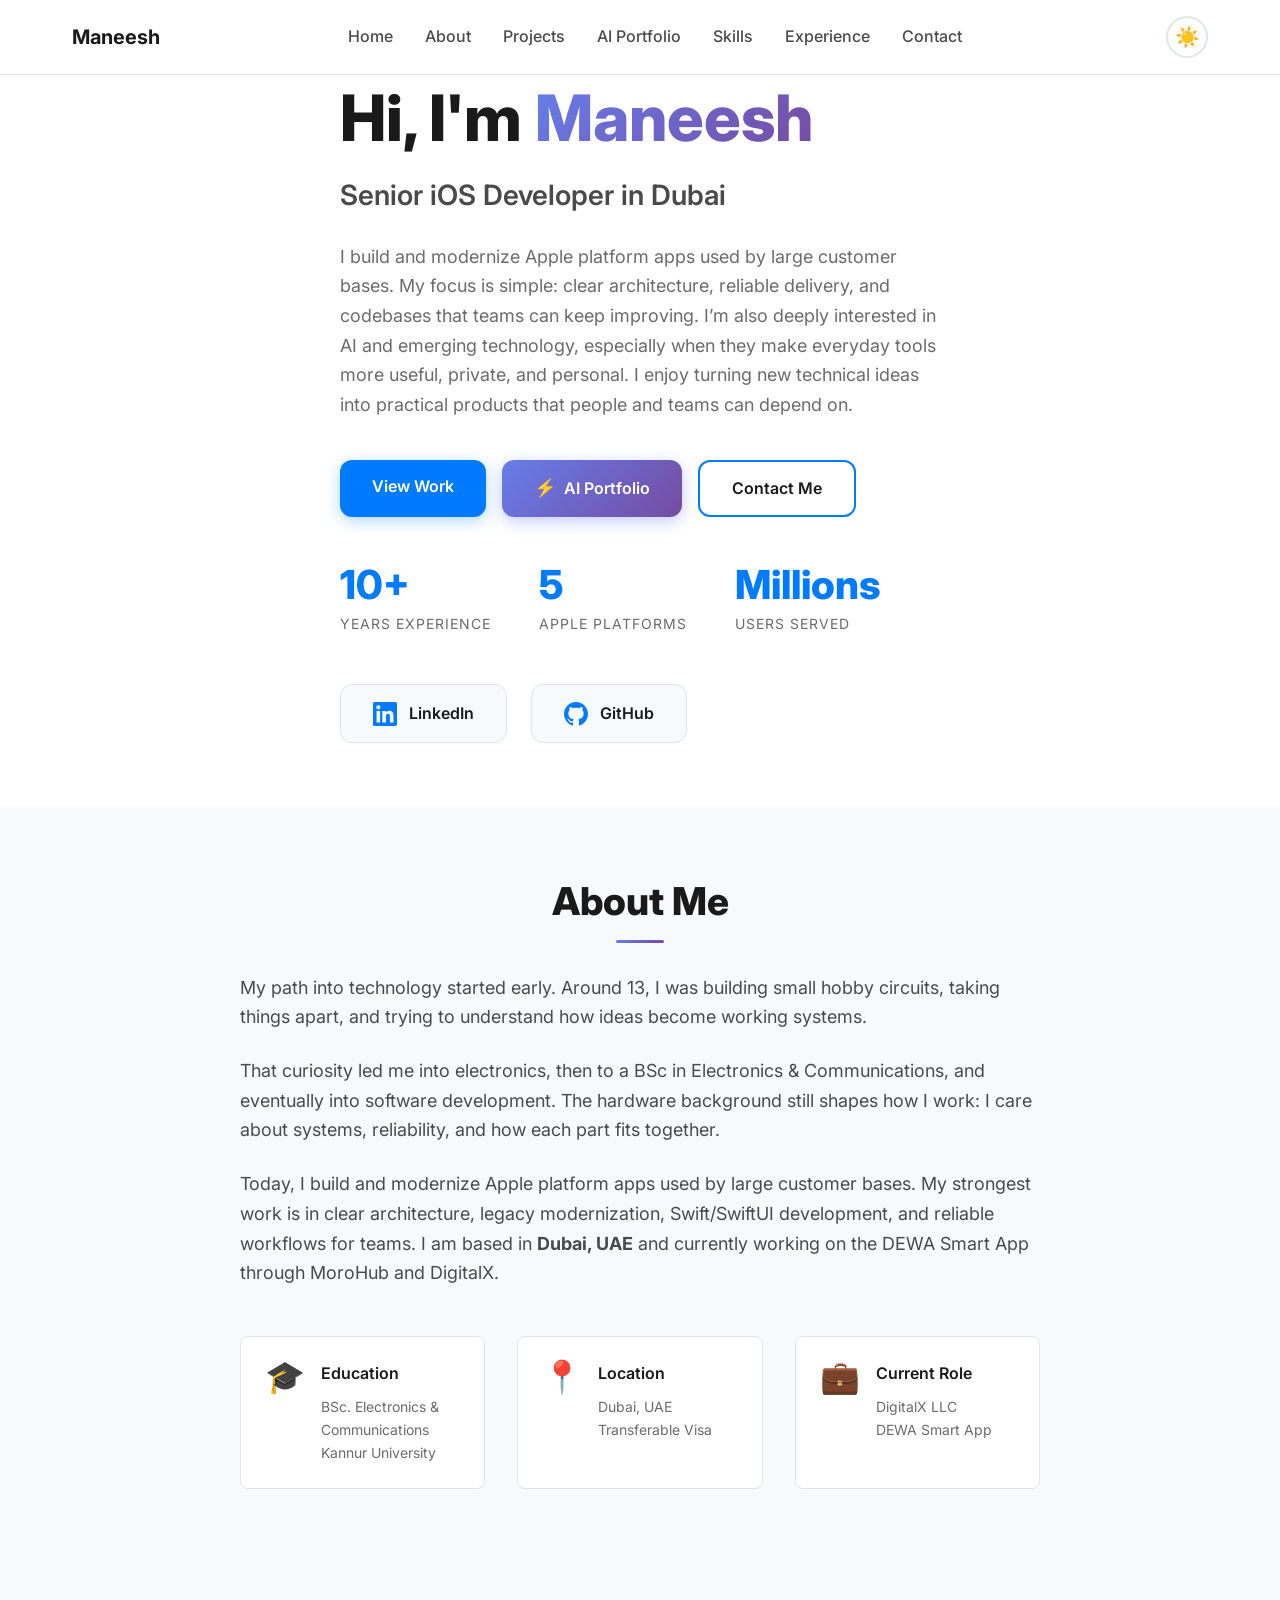
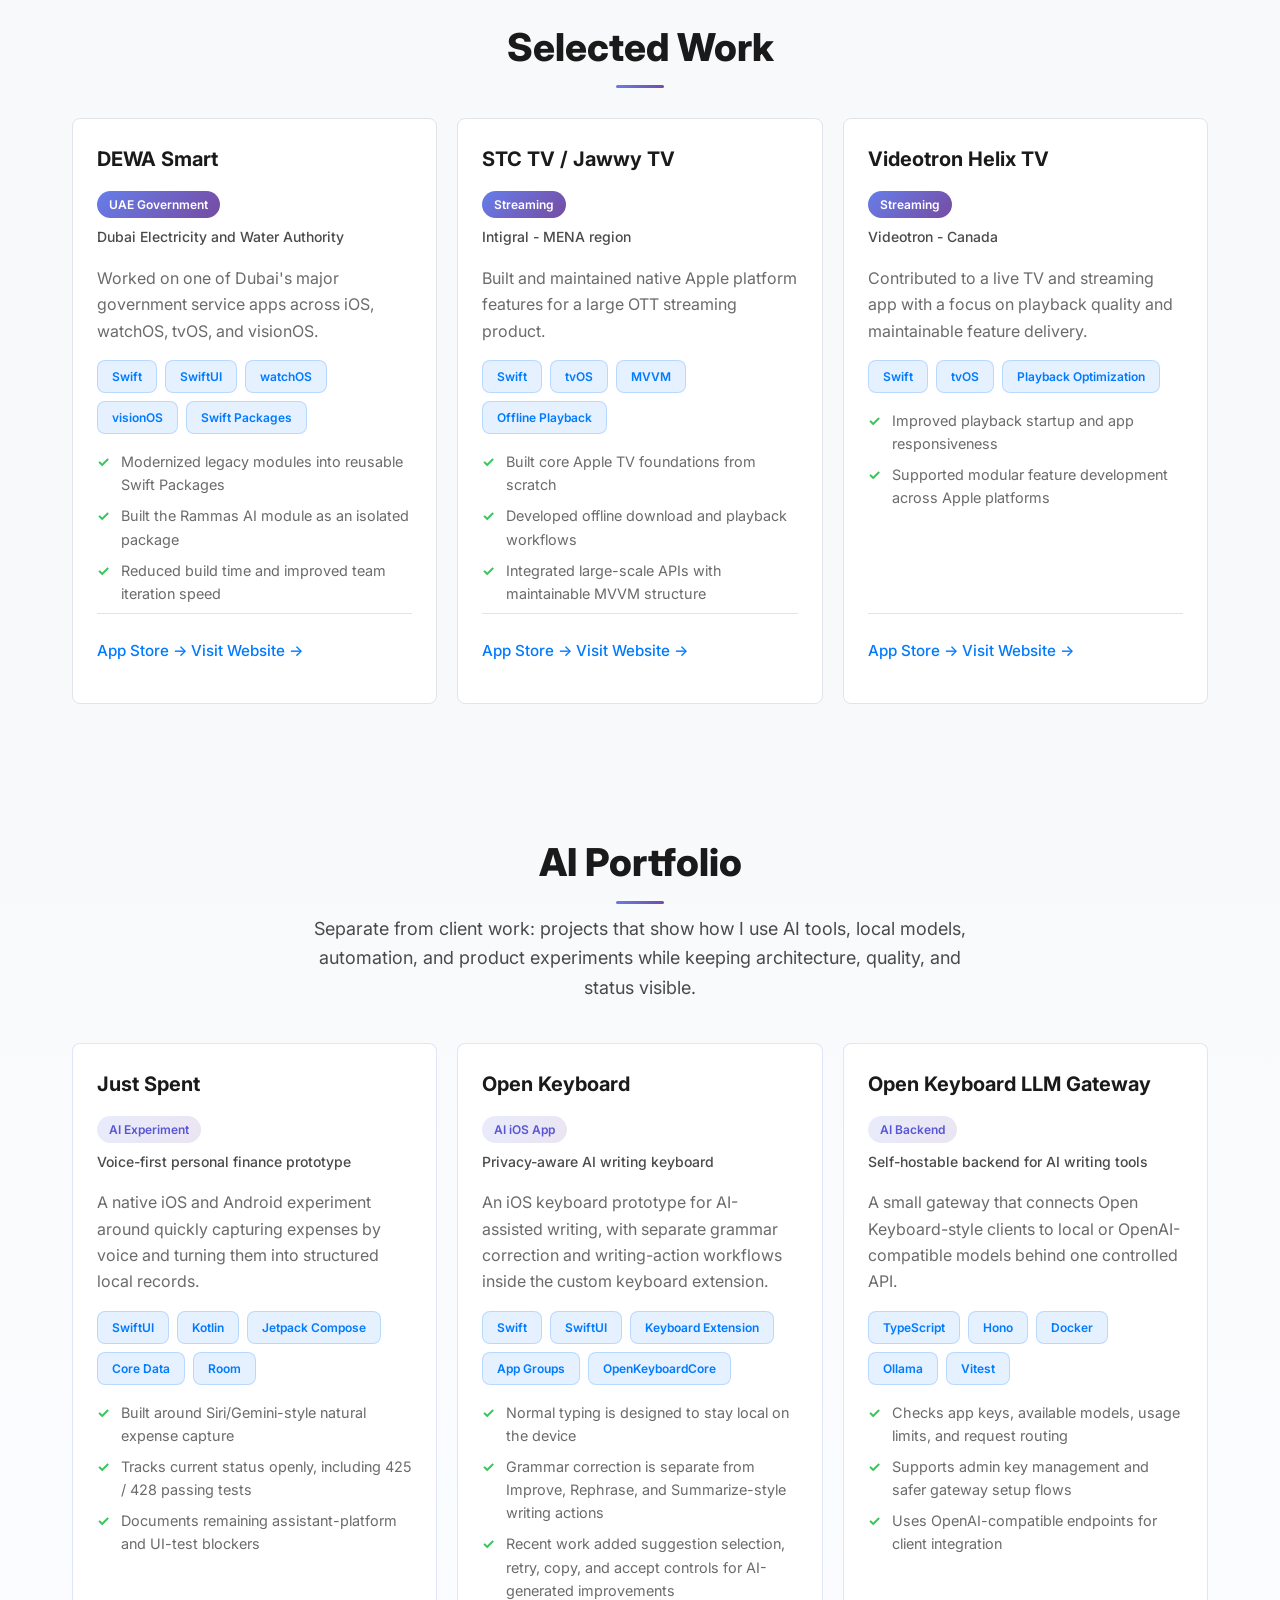
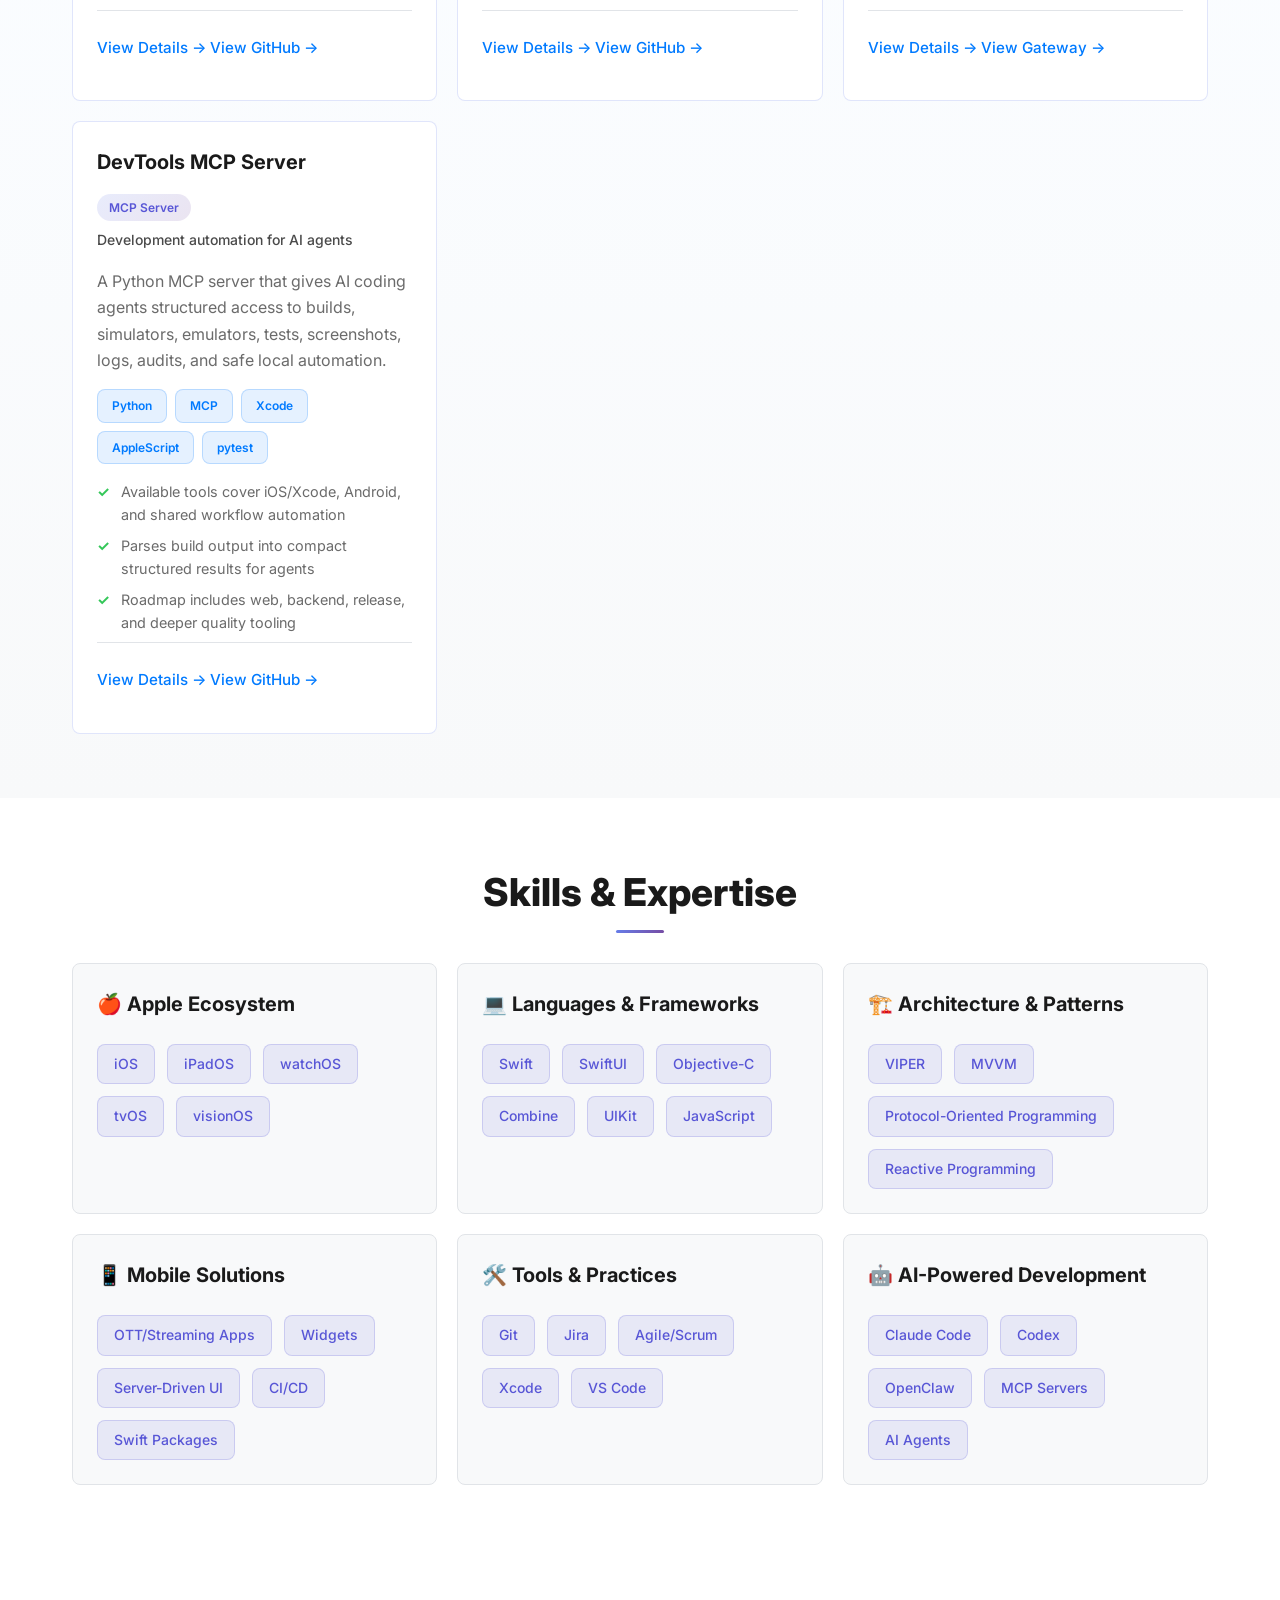
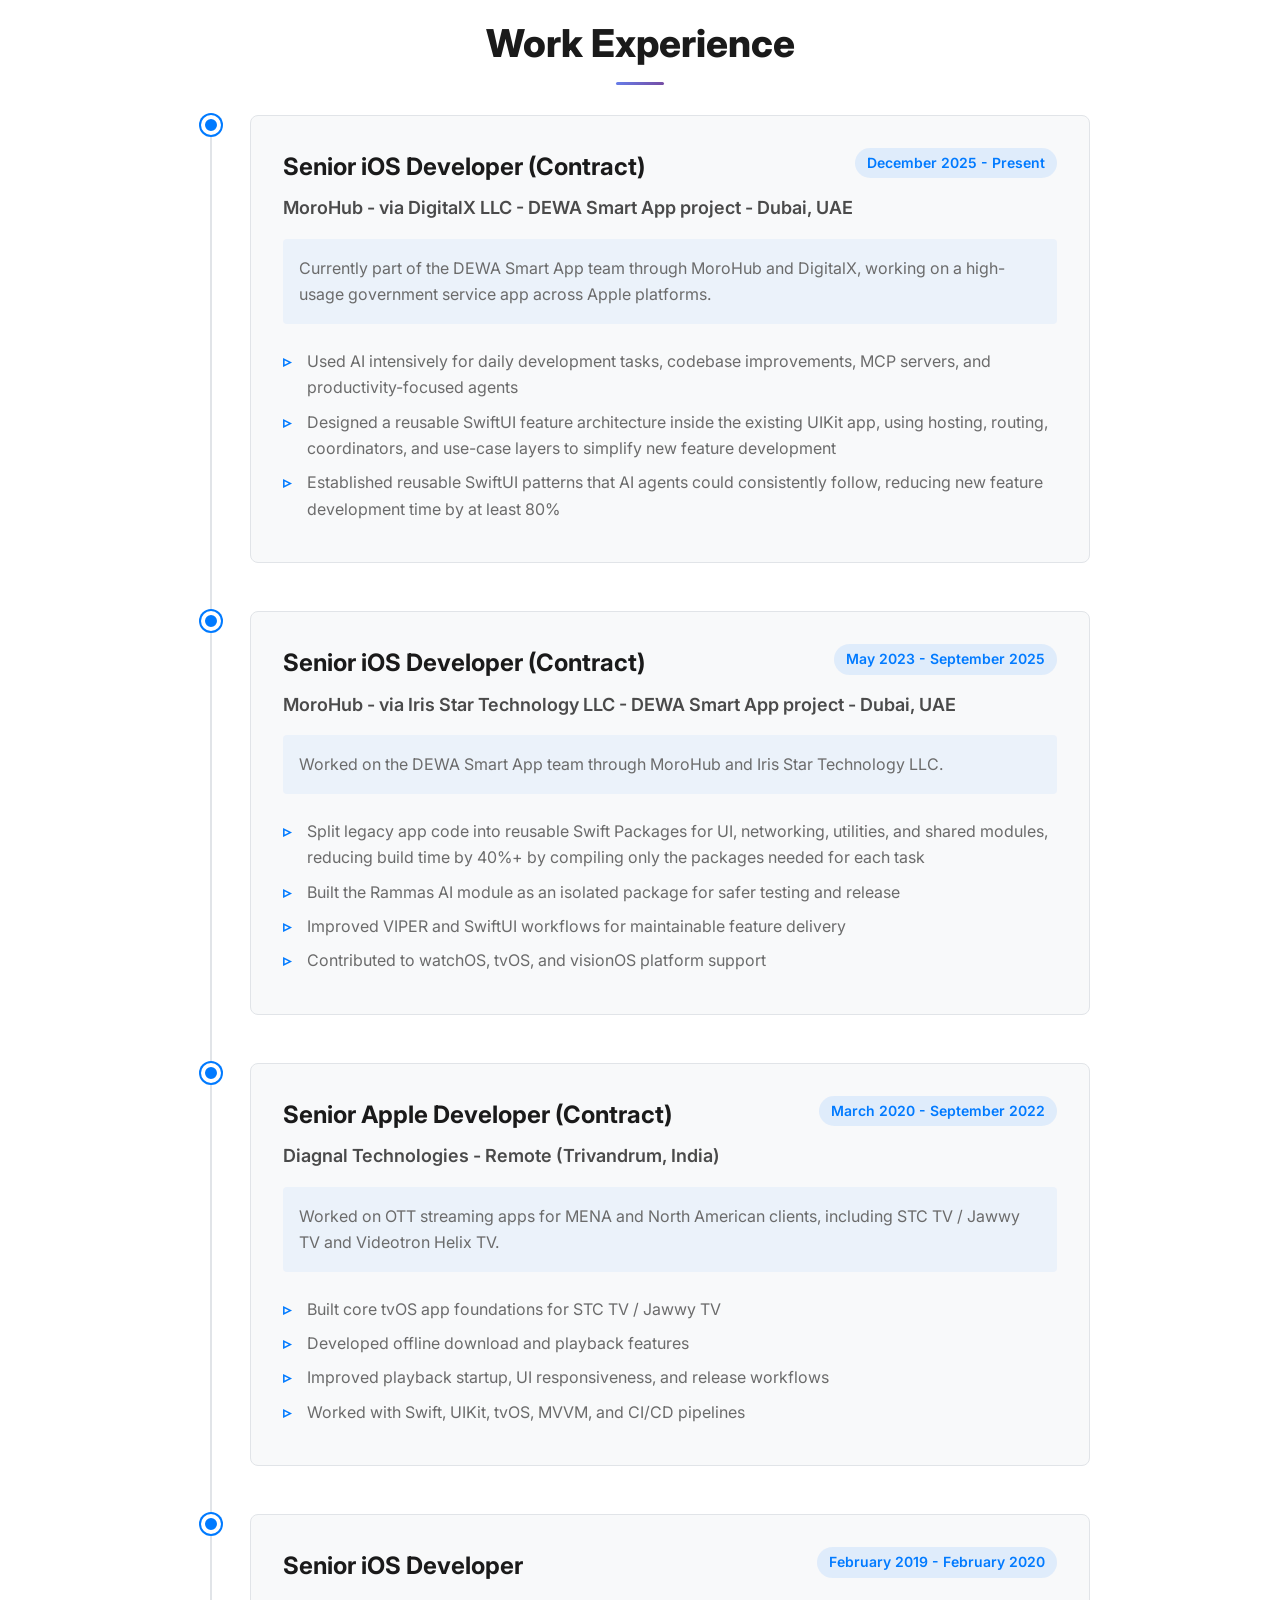
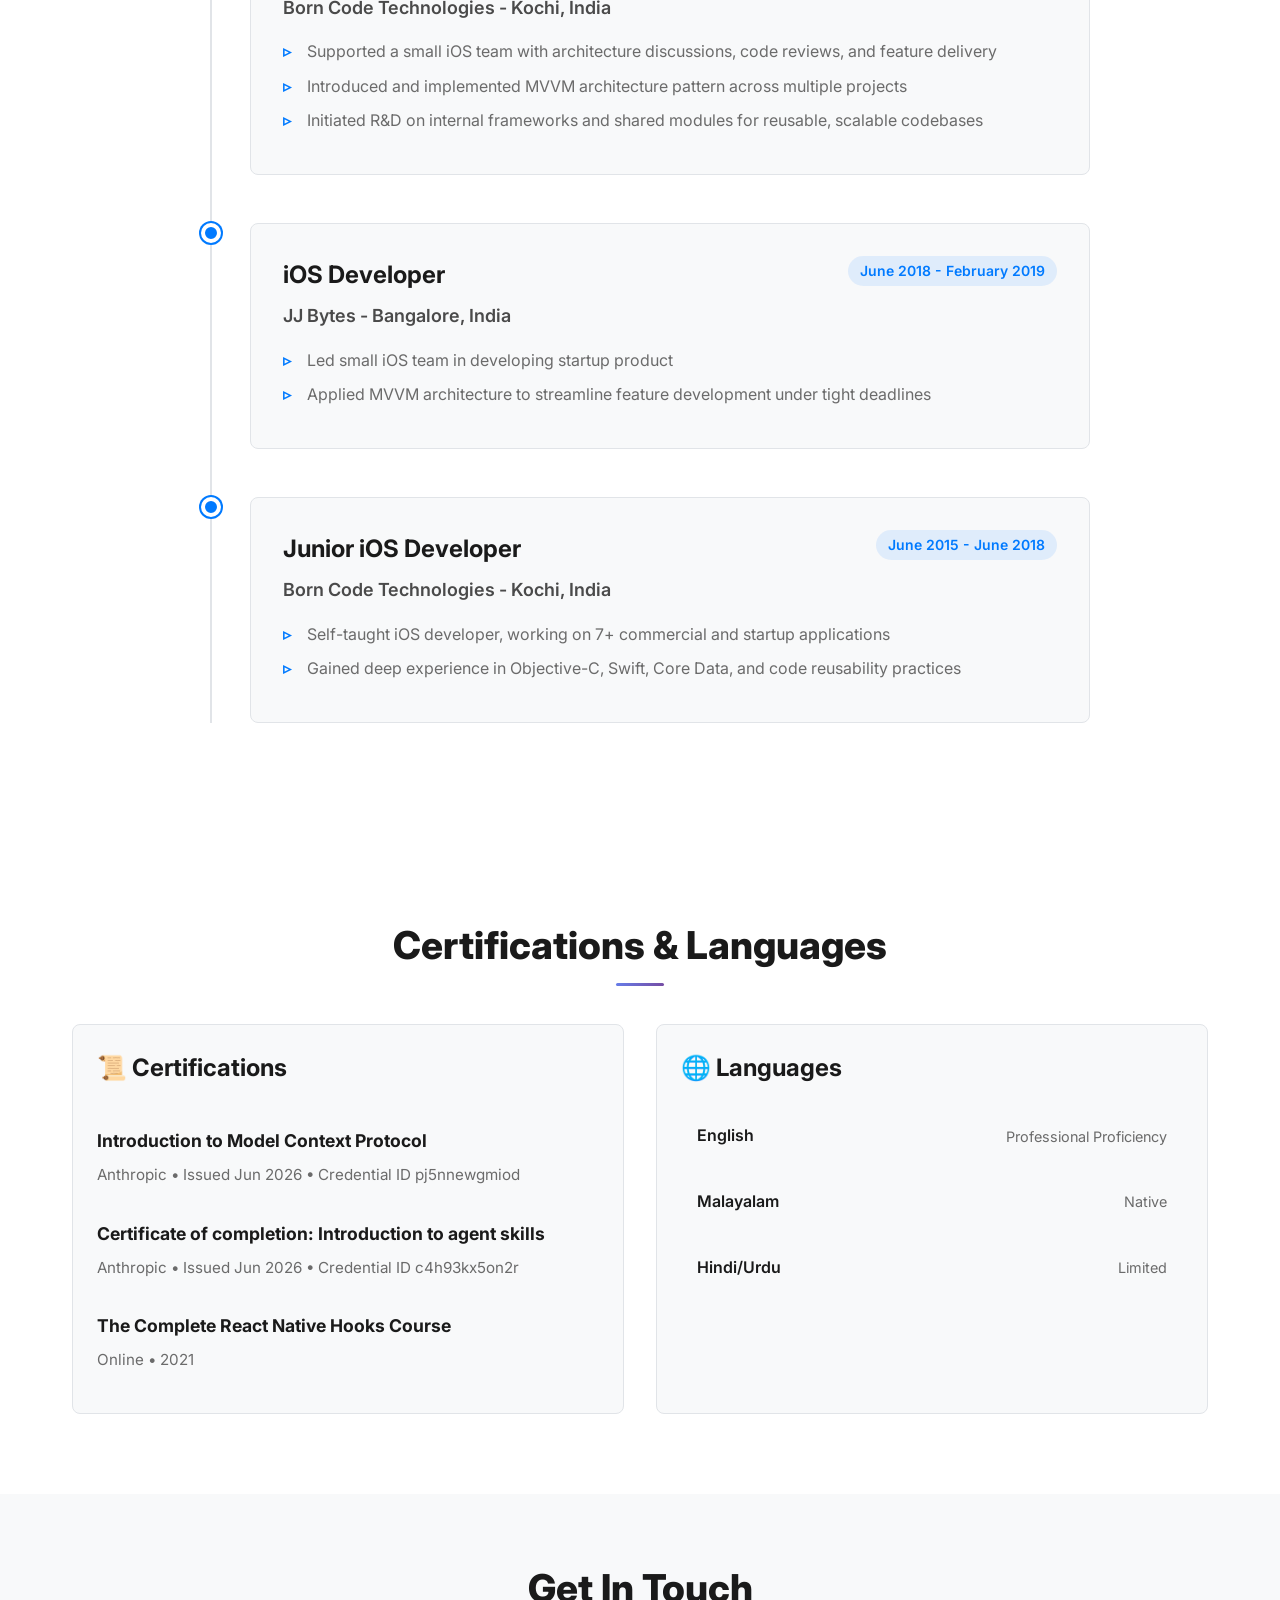
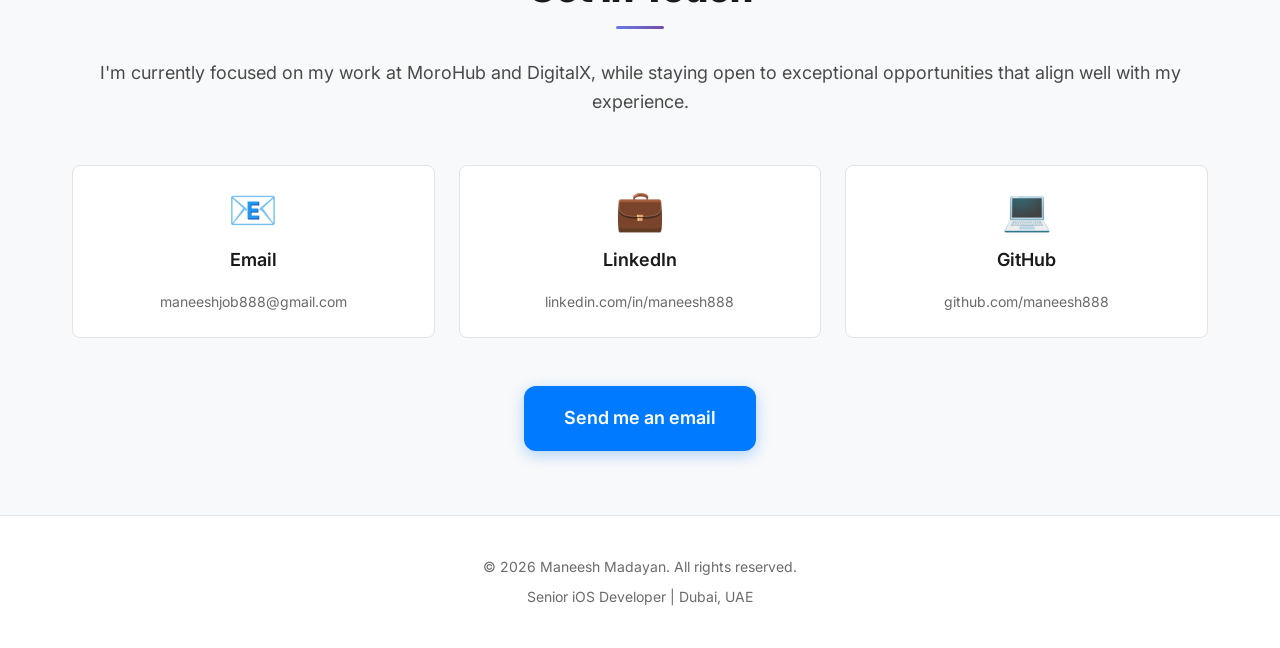
==== index.html @ fa83b77a "Update Open Keyboard portfolio progress" ====
<!DOCTYPE html>
<html lang="en">
<head>
    <meta charset="UTF-8">
    <meta name="viewport" content="width=device-width, initial-scale=1.0">
    <title>Maneesh | Senior iOS Developer</title>
    <meta name="description" content="Senior iOS Developer with 10+ years of experience building production apps across the Apple ecosystem. Specializing in modular architecture and legacy modernization. Based in Dubai, UAE.">
    <link rel="stylesheet" href="style.css?v=20260613-card-align">
    <link rel="preconnect" href="https://fonts.googleapis.com">
    <link rel="preconnect" href="https://fonts.gstatic.com" crossorigin>
    <link href="https://fonts.googleapis.com/css2?family=Inter:wght@300;400;500;600;700&display=swap" rel="stylesheet">
</head>
<body>
    <!-- Navigation -->
    <nav class="navbar">
        <div class="container">
            <div class="nav-brand">Maneesh</div>
            <ul class="nav-menu">
                <li><a href="#home" class="nav-link">Home</a></li>
                <li><a href="#about" class="nav-link">About</a></li>
                <li><a href="#projects" class="nav-link">Projects</a></li>
                <li><a href="#portfolio" class="nav-link">AI Portfolio</a></li>
                <li><a href="#skills" class="nav-link">Skills</a></li>
                <li><a href="#experience" class="nav-link">Experience</a></li>
                <li><a href="#contact" class="nav-link">Contact</a></li>
            </ul>
            <div class="nav-actions">
                <button class="theme-toggle" aria-label="Toggle theme" title="Toggle light/dark theme">
                    <span class="sun-icon">☀️</span>
                    <span class="moon-icon">🌙</span>
                </button>
                <div class="hamburger">
                    <span></span>
                    <span></span>
                    <span></span>
                </div>
            </div>
        </div>
    </nav>

    <!-- Hero Section -->
    <section id="home" class="hero">
        <div class="container">
            <div class="hero-content">
                <h1 class="hero-title">Hi, I'm <span class="gradient-text">Maneesh</span></h1>
                <h2 class="hero-subtitle">Senior iOS Developer in Dubai</h2>
                <p class="hero-description">I build and modernize Apple platform apps used by large customer bases. My focus is simple: clear architecture, reliable delivery, and codebases that teams can keep improving. I’m also deeply interested in AI and emerging technology, especially when they make everyday tools more useful, private, and personal. I enjoy turning new technical ideas into practical products that people and teams can depend on.</p>
                <div class="hero-buttons">
                    <a href="#projects" class="btn btn-primary">View Work</a>
                    <a href="#portfolio" class="btn btn-portfolio">
                        <span class="portfolio-icon">⚡</span>
                        AI Portfolio
                    </a>
                    <a href="#contact" class="btn btn-secondary">Contact Me</a>
                </div>
                <div class="hero-stats">
                    <div class="stat">
                        <span class="stat-number">10+</span>
                        <span class="stat-label">Years Experience</span>
                    </div>
                    <div class="stat">
                        <span class="stat-number">5</span>
                        <span class="stat-label">Apple Platforms</span>
                    </div>
                    <div class="stat">
                        <span class="stat-number">Millions</span>
                        <span class="stat-label">Users Served</span>
                    </div>
                </div>

                <!-- Social Links -->
                <div class="social-links">
                    <a href="https://linkedin.com/in/maneesh888" target="_blank" rel="noopener noreferrer" class="social-link" aria-label="LinkedIn Profile">
                        <svg class="social-icon" viewBox="0 0 24 24" fill="currentColor">
                            <path d="M20.447 20.452h-3.554v-5.569c0-1.328-.027-3.037-1.852-3.037-1.853 0-2.136 1.445-2.136 2.939v5.667H9.351V9h3.414v1.561h.046c.477-.9 1.637-1.85 3.37-1.85 3.601 0 4.267 2.37 4.267 5.455v6.286zM5.337 7.433c-1.144 0-2.063-.926-2.063-2.065 0-1.138.92-2.063 2.063-2.063 1.14 0 2.064.925 2.064 2.063 0 1.139-.925 2.065-2.064 2.065zm1.782 13.019H3.555V9h3.564v11.452zM22.225 0H1.771C.792 0 0 .774 0 1.729v20.542C0 23.227.792 24 1.771 24h20.451C23.2 24 24 23.227 24 22.271V1.729C24 .774 23.2 0 22.222 0h.003z"/>
                        </svg>
                        <span class="social-label">LinkedIn</span>
                    </a>
                    <a href="https://github.com/maneesh888" target="_blank" rel="noopener noreferrer" class="social-link" aria-label="GitHub Profile">
                        <svg class="social-icon" viewBox="0 0 24 24" fill="currentColor">
                            <path d="M12 0c-6.626 0-12 5.373-12 12 0 5.302 3.438 9.8 8.207 11.387.599.111.793-.261.793-.577v-2.234c-3.338.726-4.033-1.416-4.033-1.416-.546-1.387-1.333-1.756-1.333-1.756-1.089-.745.083-.729.083-.729 1.205.084 1.839 1.237 1.839 1.237 1.07 1.834 2.807 1.304 3.492.997.107-.775.418-1.305.762-1.604-2.665-.305-5.467-1.334-5.467-5.931 0-1.311.469-2.381 1.236-3.221-.124-.303-.535-1.524.117-3.176 0 0 1.008-.322 3.301 1.23.957-.266 1.983-.399 3.003-.404 1.02.005 2.047.138 3.006.404 2.291-1.552 3.297-1.23 3.297-1.23.653 1.653.242 2.874.118 3.176.77.84 1.235 1.911 1.235 3.221 0 4.609-2.807 5.624-5.479 5.921.43.372.823 1.102.823 2.222v3.293c0 .319.192.694.801.576 4.765-1.589 8.199-6.086 8.199-11.386 0-6.627-5.373-12-12-12z"/>
                        </svg>
                        <span class="social-label">GitHub</span>
                    </a>
                </div>
            </div>
        </div>
    </section>

    <!-- About Section -->
    <section id="about" class="about">
        <div class="container">
            <h2 class="section-title">About Me</h2>
            <div class="about-content">
                <div class="about-text">
                    <p>My path into technology started early. Around 13, I was building small hobby circuits, taking things apart, and trying to understand how ideas become working systems.</p>
                    <p>That curiosity led me into electronics, then to a BSc in Electronics &amp; Communications, and eventually into software development. The hardware background still shapes how I work: I care about systems, reliability, and how each part fits together.</p>
                    <p>Today, I build and modernize Apple platform apps used by large customer bases. My strongest work is in clear architecture, legacy modernization, Swift/SwiftUI development, and reliable workflows for teams. I am based in <strong>Dubai, UAE</strong> and currently working on the DEWA Smart App through MoroHub and DigitalX.</p>
                    <div class="about-highlights">
                        <div class="highlight-item">
                            <div class="highlight-icon">🎓</div>
                            <div class="highlight-text">
                                <h4>Education</h4>
                                <p>BSc. Electronics & Communications<br>Kannur University</p>
                            </div>
                        </div>
                        <div class="highlight-item">
                            <div class="highlight-icon">📍</div>
                            <div class="highlight-text">
                                <h4>Location</h4>
                                <p>Dubai, UAE<br>Transferable Visa</p>
                            </div>
                        </div>
                        <div class="highlight-item">
                            <div class="highlight-icon">💼</div>
                            <div class="highlight-text">
                                <h4>Current Role</h4>
                                <p>DigitalX LLC<br>DEWA Smart App</p>
                            </div>
                        </div>
                    </div>
                </div>
            </div>
        </div>
    </section>

    <!-- Projects Section -->
    <section id="projects" class="projects">
        <div class="container">
            <h2 class="section-title">Selected Work</h2>
            <div class="projects-grid">
                <div class="project-card">
                    <div class="project-header">
                        <h3>DEWA Smart</h3>
                        <span class="project-badge">UAE Government</span>
                    </div>
                    <p class="project-org">Dubai Electricity and Water Authority</p>
                    <p class="project-description">Worked on one of Dubai's major government service apps across iOS, watchOS, tvOS, and visionOS.</p>
                    <div class="project-tech">
                        <span class="tech-tag">Swift</span>
                        <span class="tech-tag">SwiftUI</span>
                        <span class="tech-tag">watchOS</span>
                        <span class="tech-tag">visionOS</span>
                        <span class="tech-tag">Swift Packages</span>
                    </div>
                    <ul class="project-highlights">
                        <li>Modernized legacy modules into reusable Swift Packages</li>
                        <li>Built the Rammas AI module as an isolated package</li>
                        <li>Reduced build time and improved team iteration speed</li>
                    </ul>
                    <div class="project-links">
                        <a href="https://apps.apple.com/ae/app/dewa/id364928325" target="_blank" class="project-link">App Store →</a>
                        <a href="https://www.dewa.gov.ae/en/" target="_blank" class="project-link">Visit Website →</a>
                    </div>
                </div>

                <div class="project-card">
                    <div class="project-header">
                        <h3>STC TV / Jawwy TV</h3>
                        <span class="project-badge">Streaming</span>
                    </div>
                    <p class="project-org">Intigral - MENA region</p>
                    <p class="project-description">Built and maintained native Apple platform features for a large OTT streaming product.</p>
                    <div class="project-tech">
                        <span class="tech-tag">Swift</span>
                        <span class="tech-tag">tvOS</span>
                        <span class="tech-tag">MVVM</span>
                        <span class="tech-tag">Offline Playback</span>
                    </div>
                    <ul class="project-highlights">
                        <li>Built core Apple TV foundations from scratch</li>
                        <li>Developed offline download and playback workflows</li>
                        <li>Integrated large-scale APIs with maintainable MVVM structure</li>
                    </ul>
                    <div class="project-links">
                        <a href="https://apps.apple.com/us/app/stc-tv/id1315586892" target="_blank" class="project-link">App Store →</a>
                        <a href="https://www.stc.com.sa/content/stc/sa/en/personal/lifestyle/stctv.html" target="_blank" class="project-link">Visit Website →</a>
                    </div>
                </div>

                <div class="project-card">
                    <div class="project-header">
                        <h3>Videotron Helix TV</h3>
                        <span class="project-badge">Streaming</span>
                    </div>
                    <p class="project-org">Videotron - Canada</p>
                    <p class="project-description">Contributed to a live TV and streaming app with a focus on playback quality and maintainable feature delivery.</p>
                    <div class="project-tech">
                        <span class="tech-tag">Swift</span>
                        <span class="tech-tag">tvOS</span>
                        <span class="tech-tag">Playback Optimization</span>
                    </div>
                    <ul class="project-highlights">
                        <li>Improved playback startup and app responsiveness</li>
                        <li>Supported modular feature development across Apple platforms</li>
                    </ul>
                    <div class="project-links">
                        <a href="https://apps.apple.com/ca/app/helix-tv/id1440633931" target="_blank" class="project-link">App Store →</a>
                        <a href="https://www.videotron.com/en/television/helix-tv-app" target="_blank" class="project-link">Visit Website →</a>
                    </div>
                </div>

            </div>
        </div>
    </section>

    <section id="portfolio" class="ai-portfolio">
        <div class="container">
            <h2 class="section-title">AI Portfolio</h2>
            <p class="portfolio-lead">Separate from client work: projects that show how I use AI tools, local models, automation, and product experiments while keeping architecture, quality, and status visible.</p>

            <div class="projects-grid">
                <article class="project-card portfolio-project">
                    <div class="project-header">
                        <h3>Just Spent</h3>
                        <span class="project-badge portfolio-badge">AI Experiment</span>
                    </div>
                    <p class="project-org">Voice-first personal finance prototype</p>
                    <p class="project-description">A native iOS and Android experiment around quickly capturing expenses by voice and turning them into structured local records.</p>
                    <div class="project-tech">
                        <span class="tech-tag">SwiftUI</span>
                        <span class="tech-tag">Kotlin</span>
                        <span class="tech-tag">Jetpack Compose</span>
                        <span class="tech-tag">Core Data</span>
                        <span class="tech-tag">Room</span>
                    </div>
                    <ul class="project-highlights">
                        <li>Built around Siri/Gemini-style natural expense capture</li>
                        <li>Tracks current status openly, including 425 / 428 passing tests</li>
                        <li>Documents remaining assistant-platform and UI-test blockers</li>
                    </ul>
                    <div class="project-links">
                        <a href="ai-just-spent.html" class="project-link">View Details →</a>
                        <a href="https://github.com/maneesh888/just-spent" target="_blank" rel="noopener noreferrer" class="project-link">View GitHub →</a>
                    </div>
                </article>

                <article class="project-card portfolio-project">
                    <div class="project-header">
                        <h3>Open Keyboard</h3>
                        <span class="project-badge portfolio-badge">AI iOS App</span>
                    </div>
                    <p class="project-org">Privacy-aware AI writing keyboard</p>
                    <p class="project-description">An iOS keyboard prototype for AI-assisted writing, with separate grammar correction and writing-action workflows inside the custom keyboard extension.</p>
                    <div class="project-tech">
                        <span class="tech-tag">Swift</span>
                        <span class="tech-tag">SwiftUI</span>
                        <span class="tech-tag">Keyboard Extension</span>
                        <span class="tech-tag">App Groups</span>
                        <span class="tech-tag">OpenKeyboardCore</span>
                    </div>
                    <ul class="project-highlights">
                        <li>Normal typing is designed to stay local on the device</li>
                        <li>Grammar correction is separate from Improve, Rephrase, and Summarize-style writing actions</li>
                        <li>Recent work added suggestion selection, retry, copy, and accept controls for AI-generated improvements</li>
                    </ul>
                    <div class="project-links">
                        <a href="ai-open-keyboard.html" class="project-link">View Details →</a>
                        <a href="https://github.com/maneesh888/open-keyboard" target="_blank" rel="noopener noreferrer" class="project-link">View GitHub →</a>
                    </div>
                </article>

                <article class="project-card portfolio-project">
                    <div class="project-header">
                        <h3>Open Keyboard LLM Gateway</h3>
                        <span class="project-badge portfolio-badge">AI Backend</span>
                    </div>
                    <p class="project-org">Self-hostable backend for AI writing tools</p>
                    <p class="project-description">A small gateway that connects Open Keyboard-style clients to local or OpenAI-compatible models behind one controlled API.</p>
                    <div class="project-tech">
                        <span class="tech-tag">TypeScript</span>
                        <span class="tech-tag">Hono</span>
                        <span class="tech-tag">Docker</span>
                        <span class="tech-tag">Ollama</span>
                        <span class="tech-tag">Vitest</span>
                    </div>
                    <ul class="project-highlights">
                        <li>Checks app keys, available models, usage limits, and request routing</li>
                        <li>Supports admin key management and safer gateway setup flows</li>
                        <li>Uses OpenAI-compatible endpoints for client integration</li>
                    </ul>
                    <div class="project-links">
                        <a href="ai-open-keyboard-llm-gateway.html" class="project-link">View Details →</a>
                        <a href="https://github.com/maneesh888/open-keyboard-llm-gateway" target="_blank" rel="noopener noreferrer" class="project-link">View Gateway →</a>
                    </div>
                </article>

                <article class="project-card portfolio-project">
                    <div class="project-header">
                        <h3>DevTools MCP Server</h3>
                        <span class="project-badge portfolio-badge">MCP Server</span>
                    </div>
                    <p class="project-org">Development automation for AI agents</p>
                    <p class="project-description">A Python MCP server that gives AI coding agents structured access to builds, simulators, emulators, tests, screenshots, logs, audits, and safe local automation.</p>
                    <div class="project-tech">
                        <span class="tech-tag">Python</span>
                        <span class="tech-tag">MCP</span>
                        <span class="tech-tag">Xcode</span>
                        <span class="tech-tag">AppleScript</span>
                        <span class="tech-tag">pytest</span>
                    </div>
                    <ul class="project-highlights">
                        <li>Available tools cover iOS/Xcode, Android, and shared workflow automation</li>
                        <li>Parses build output into compact structured results for agents</li>
                        <li>Roadmap includes web, backend, release, and deeper quality tooling</li>
                    </ul>
                    <div class="project-links">
                        <a href="ai-devtools-mcp.html" class="project-link">View Details →</a>
                        <a href="https://github.com/maneesh888/devtools-mcp" target="_blank" rel="noopener noreferrer" class="project-link">View GitHub →</a>
                    </div>
                </article>
            </div>
        </div>
    </section>

    <section id="skills" class="skills">
        <div class="container">
            <h2 class="section-title">Skills & Expertise</h2>
            <div class="skills-grid">
                <!-- Apple Ecosystem -->
                <div class="skill-category">
                    <h3>🍎 Apple Ecosystem</h3>
                    <div class="skill-tags">
                        <span class="skill-tag">iOS</span>
                        <span class="skill-tag">iPadOS</span>
                        <span class="skill-tag">watchOS</span>
                        <span class="skill-tag">tvOS</span>
                        <span class="skill-tag">visionOS</span>
                    </div>
                </div>

                <!-- Languages & Frameworks -->
                <div class="skill-category">
                    <h3>💻 Languages & Frameworks</h3>
                    <div class="skill-tags">
                        <span class="skill-tag">Swift</span>
                        <span class="skill-tag">SwiftUI</span>
                        <span class="skill-tag">Objective-C</span>
                        <span class="skill-tag">Combine</span>
                        <span class="skill-tag">UIKit</span>
                        <span class="skill-tag">JavaScript</span>
                    </div>
                </div>

                <!-- Architecture & Patterns -->
                <div class="skill-category">
                    <h3>🏗️ Architecture & Patterns</h3>
                    <div class="skill-tags">
                        <span class="skill-tag">VIPER</span>
                        <span class="skill-tag">MVVM</span>
                        <span class="skill-tag">Protocol-Oriented Programming</span>
                        <span class="skill-tag">Reactive Programming</span>
                    </div>
                </div>

                <!-- Mobile Solutions -->
                <div class="skill-category">
                    <h3>📱 Mobile Solutions</h3>
                    <div class="skill-tags">
                        <span class="skill-tag">OTT/Streaming Apps</span>
                        <span class="skill-tag">Widgets</span>
                        <span class="skill-tag">Server-Driven UI</span>
                        <span class="skill-tag">CI/CD</span>
                        <span class="skill-tag">Swift Packages</span>
                    </div>
                </div>

                <!-- Tools & Practices -->
                <div class="skill-category">
                    <h3>🛠️ Tools & Practices</h3>
                    <div class="skill-tags">
                        <span class="skill-tag">Git</span>
                        <span class="skill-tag">Jira</span>
                        <span class="skill-tag">Agile/Scrum</span>
                        <span class="skill-tag">Xcode</span>
                        <span class="skill-tag">VS Code</span>
                    </div>
                </div>

                <!-- AI & Development Tools -->
                <div class="skill-category">
                    <h3>🤖 AI-Powered Development</h3>
                    <div class="skill-tags">
                        <span class="skill-tag">Claude Code</span>
                        <span class="skill-tag">Codex</span>
                        <span class="skill-tag">OpenClaw</span>
                        <span class="skill-tag">MCP Servers</span>
                        <span class="skill-tag">AI Agents</span>
                    </div>
                </div>
            </div>
        </div>
    </section>

    <!-- Experience Section -->
    <section id="experience" class="experience">
        <div class="container">
            <h2 class="section-title">Work Experience</h2>
            <div class="timeline">
                <!-- Experience 1: DigitalX -->
                <div class="timeline-item">
                    <div class="timeline-marker"></div>
                    <div class="timeline-content">
                        <div class="timeline-header">
                            <h3>Senior iOS Developer (Contract)</h3>
                            <span class="timeline-date">December 2025 - Present</span>
                        </div>
                        <h4 class="company">MoroHub - via DigitalX LLC - DEWA Smart App project - Dubai, UAE</h4>
                        <p class="experience-overview">Currently part of the DEWA Smart App team through MoroHub and DigitalX, working on a high-usage government service app across Apple platforms.</p>
                        <ul class="timeline-list">
                            <li>Used AI intensively for daily development tasks, codebase improvements, MCP servers, and productivity-focused agents</li>
                            <li>Designed a reusable SwiftUI feature architecture inside the existing UIKit app, using hosting, routing, coordinators, and use-case layers to simplify new feature development</li>
                            <li>Established reusable SwiftUI patterns that AI agents could consistently follow, reducing new feature development time by at least 80%</li>
                        </ul>
                    </div>
                </div>

                <!-- Experience 2: Iris Star -->
                <div class="timeline-item">
                    <div class="timeline-marker"></div>
                    <div class="timeline-content">
                        <div class="timeline-header">
                            <h3>Senior iOS Developer (Contract)</h3>
                            <span class="timeline-date">May 2023 - September 2025</span>
                        </div>
                        <h4 class="company">MoroHub - via Iris Star Technology LLC - DEWA Smart App project - Dubai, UAE</h4>
                        <p class="experience-overview">Worked on the DEWA Smart App team through MoroHub and Iris Star Technology LLC.</p>
                        <ul class="timeline-list">
                            <li>Split legacy app code into reusable Swift Packages for UI, networking, utilities, and shared modules, reducing build time by 40%+ by compiling only the packages needed for each task</li>
                            <li>Built the Rammas AI module as an isolated package for safer testing and release</li>
                            <li>Improved VIPER and SwiftUI workflows for maintainable feature delivery</li>
                            <li>Contributed to watchOS, tvOS, and visionOS platform support</li>
                        </ul>
                    </div>
                </div>

                <!-- Experience 3: Diagnal Technologies -->
                <div class="timeline-item">
                    <div class="timeline-marker"></div>
                    <div class="timeline-content">
                        <div class="timeline-header">
                            <h3>Senior Apple Developer (Contract)</h3>
                            <span class="timeline-date">March 2020 - September 2022</span>
                        </div>
                        <h4 class="company">Diagnal Technologies - Remote (Trivandrum, India)</h4>
                        <p class="experience-overview">Worked on OTT streaming apps for MENA and North American clients, including STC TV / Jawwy TV and Videotron Helix TV.</p>
                        <ul class="timeline-list">
                            <li>Built core tvOS app foundations for STC TV / Jawwy TV</li>
                            <li>Developed offline download and playback features</li>
                            <li>Improved playback startup, UI responsiveness, and release workflows</li>
                            <li>Worked with Swift, UIKit, tvOS, MVVM, and CI/CD pipelines</li>
                        </ul>
                    </div>
                </div>

                <!-- Experience 4 -->
                <div class="timeline-item">
                    <div class="timeline-marker"></div>
                    <div class="timeline-content">
                        <div class="timeline-header">
                            <h3>Senior iOS Developer</h3>
                            <span class="timeline-date">February 2019 - February 2020</span>
                        </div>
                        <h4 class="company">Born Code Technologies - Kochi, India</h4>
                        <ul class="timeline-list">
                            <li>Supported a small iOS team with architecture discussions, code reviews, and feature delivery</li>
                            <li>Introduced and implemented MVVM architecture pattern across multiple projects</li>
                            <li>Initiated R&D on internal frameworks and shared modules for reusable, scalable codebases</li>
                        </ul>
                    </div>
                </div>

                <!-- Experience 5 -->
                <div class="timeline-item">
                    <div class="timeline-marker"></div>
                    <div class="timeline-content">
                        <div class="timeline-header">
                            <h3>iOS Developer</h3>
                            <span class="timeline-date">June 2018 - February 2019</span>
                        </div>
                        <h4 class="company">JJ Bytes - Bangalore, India</h4>
                        <ul class="timeline-list">
                            <li>Led small iOS team in developing startup product</li>
                            <li>Applied MVVM architecture to streamline feature development under tight deadlines</li>
                        </ul>
                    </div>
                </div>

                <!-- Experience 6 -->
                <div class="timeline-item">
                    <div class="timeline-marker"></div>
                    <div class="timeline-content">
                        <div class="timeline-header">
                            <h3>Junior iOS Developer</h3>
                            <span class="timeline-date">June 2015 - June 2018</span>
                        </div>
                        <h4 class="company">Born Code Technologies - Kochi, India</h4>
                        <ul class="timeline-list">
                            <li>Self-taught iOS developer, working on 7+ commercial and startup applications</li>
                            <li>Gained deep experience in Objective-C, Swift, Core Data, and code reusability practices</li>
                        </ul>
                    </div>
                </div>
            </div>
        </div>
    </section>


    <!-- Skills Section -->

    <!-- Certifications & Languages Section -->
    <section id="certifications" class="certifications">
        <div class="container">
            <h2 class="section-title">Certifications & Languages</h2>
            <div class="cert-lang-grid">
                <!-- Certifications -->
                <div class="cert-lang-card">
                    <h3>📜 Certifications</h3>
                    <div class="cert-item">
                        <h4>Introduction to Model Context Protocol</h4>
                        <p class="cert-details">Anthropic • Issued Jun 2026 • Credential ID pj5nnewgmiod</p>
                    </div>
                    <div class="cert-item">
                        <h4>Certificate of completion: Introduction to agent skills</h4>
                        <p class="cert-details">Anthropic • Issued Jun 2026 • Credential ID c4h93kx5on2r</p>
                    </div>
                    <div class="cert-item">
                        <h4>The Complete React Native Hooks Course</h4>
                        <p class="cert-details">Online • 2021</p>
                    </div>
                </div>

                <!-- Languages -->
                <div class="cert-lang-card">
                    <h3>🌐 Languages</h3>
                    <div class="language-list">
                        <div class="language-item">
                            <span class="language-name">English</span>
                            <span class="language-level">Professional Proficiency</span>
                        </div>
                        <div class="language-item">
                            <span class="language-name">Malayalam</span>
                            <span class="language-level">Native</span>
                        </div>
                        <div class="language-item">
                            <span class="language-name">Hindi/Urdu</span>
                            <span class="language-level">Limited</span>
                        </div>
                    </div>
                </div>
            </div>
        </div>
    </section>

    <!-- Contact Section -->
    <section id="contact" class="contact">
        <div class="container">
            <h2 class="section-title">Get In Touch</h2>
            <p class="contact-subtitle">I'm currently focused on my work at MoroHub and DigitalX, while staying open to exceptional opportunities that align well with my experience.</p>
            <div class="contact-grid">
                <a href="mailto:maneeshjob888@gmail.com" class="contact-card">
                    <div class="contact-icon">📧</div>
                    <h3>Email</h3>
                    <p>maneeshjob888@gmail.com</p>
                </a>
                <a href="https://linkedin.com/in/maneesh888" target="_blank" class="contact-card">
                    <div class="contact-icon">💼</div>
                    <h3>LinkedIn</h3>
                    <p>linkedin.com/in/maneesh888</p>
                </a>
                <a href="https://github.com/maneesh888" target="_blank" class="contact-card">
                    <div class="contact-icon">💻</div>
                    <h3>GitHub</h3>
                    <p>github.com/maneesh888</p>
                </a>
            </div>
            <div class="contact-cta">
                <a href="mailto:maneeshjob888@gmail.com" class="btn btn-primary btn-large">Send me an email</a>
            </div>
        </div>
    </section>

    <!-- Footer -->
    <footer class="footer">
        <div class="container">
            <p>&copy; 2026 Maneesh Madayan. All rights reserved.</p>
            <p>Senior iOS Developer | Dubai, UAE</p>
        </div>
    </footer>

    <script src="script.js?v=20260602-ai-keyboard"></script>
</body>
</html>
---- style.css ----
/* ===================================
   CSS Variables & Reset
   =================================== */
:root {
    --primary-color: #007AFF;
    --secondary-color: #5856D6;
    --accent-color: #FF2D55;
    --success-color: #34C759;
    --gradient-1: linear-gradient(135deg, #667eea 0%, #764ba2 100%);
    --gradient-2: linear-gradient(135deg, #f093fb 0%, #f5576c 100%);
    --gradient-3: linear-gradient(135deg, #4facfe 0%, #00f2fe 100%);
    --transition: all 0.3s cubic-bezier(0.4, 0, 0.2, 1);
}

/* Dark Theme (Default) */
body[data-theme="dark"] {
    --dark-bg: #1C1C1E;
    --card-bg: #2C2C2E;
    --navbar-bg: rgba(28, 28, 30, 0.95);
    --text-primary: #FFFFFF;
    --text-secondary: #EBEBF5;
    --text-tertiary: #EBEBF599;
    --border-color: #38383A;
    --shadow-sm: 0 2px 8px rgba(0, 0, 0, 0.1);
    --shadow-md: 0 4px 16px rgba(0, 0, 0, 0.15);
    --shadow-lg: 0 8px 32px rgba(0, 0, 0, 0.2);
    --hero-glow: rgba(0, 122, 255, 0.1);
    --portfolio-bg-gradient: linear-gradient(180deg, #2C2C2E 0%, rgba(0, 122, 255, 0.03) 50%, #2C2C2E 100%);
}

/* Light Theme */
body[data-theme="light"] {
    --dark-bg: #FFFFFF;
    --card-bg: #F8F9FA;
    --navbar-bg: rgba(255, 255, 255, 0.95);
    --text-primary: #1A1A1A;
    --text-secondary: #4A4A4A;
    --text-tertiary: #6B6B6B;
    --border-color: #E1E4E8;
    --shadow-sm: 0 2px 8px rgba(0, 0, 0, 0.08);
    --shadow-md: 0 4px 16px rgba(0, 0, 0, 0.12);
    --shadow-lg: 0 8px 32px rgba(0, 0, 0, 0.15);
    --hero-glow: rgba(0, 122, 255, 0.08);
    --portfolio-bg-gradient: linear-gradient(180deg, #F8F9FA 0%, rgba(0, 122, 255, 0.02) 50%, #F8F9FA 100%);
}

/* Default to dark theme if no preference */
body {
    --dark-bg: #1C1C1E;
    --card-bg: #2C2C2E;
    --navbar-bg: rgba(28, 28, 30, 0.95);
    --text-primary: #FFFFFF;
    --text-secondary: #EBEBF5;
    --text-tertiary: #EBEBF599;
    --border-color: #38383A;
    --shadow-sm: 0 2px 8px rgba(0, 0, 0, 0.1);
    --shadow-md: 0 4px 16px rgba(0, 0, 0, 0.15);
    --shadow-lg: 0 8px 32px rgba(0, 0, 0, 0.2);
    --hero-glow: rgba(0, 122, 255, 0.1);
    --portfolio-bg-gradient: linear-gradient(180deg, #2C2C2E 0%, rgba(0, 122, 255, 0.03) 50%, #2C2C2E 100%);
}

* {
    margin: 0;
    padding: 0;
    box-sizing: border-box;
}

html {
    scroll-behavior: smooth;
    font-size: 16px;
}

body {
    font-family: 'Inter', -apple-system, BlinkMacSystemFont, 'Segoe UI', Roboto, Oxygen, Ubuntu, Cantarell, sans-serif;
    background-color: var(--dark-bg);
    color: var(--text-primary);
    line-height: 1.6;
    overflow-x: hidden;
    transition: background-color 0.3s ease, color 0.3s ease;
}

/* Smooth transitions for theme changes */
body * {
    transition: background-color 0.3s ease, color 0.3s ease, border-color 0.3s ease;
}

.container {
    max-width: 1200px;
    margin: 0 auto;
    padding: 0 2rem;
}

/* ===================================
   Navigation
   =================================== */
.navbar {
    position: fixed;
    top: 0;
    left: 0;
    right: 0;
    background: var(--navbar-bg);
    backdrop-filter: blur(10px);
    border-bottom: 1px solid var(--border-color);
    z-index: 1000;
    transition: var(--transition);
}

.navbar .container {
    display: flex;
    justify-content: space-between;
    align-items: center;
    padding: 1rem 2rem;
}

.nav-brand {
    font-size: 1.25rem;
    font-weight: 700;
    color: var(--text-primary);
}

.nav-menu {
    display: flex;
    list-style: none;
    gap: 2rem;
}

.nav-link {
    color: var(--text-secondary);
    text-decoration: none;
    font-weight: 500;
    transition: var(--transition);
    position: relative;
}

.nav-link::after {
    content: '';
    position: absolute;
    bottom: -5px;
    left: 0;
    width: 0;
    height: 2px;
    background: var(--primary-color);
    transition: var(--transition);
}

.nav-link:hover {
    color: var(--primary-color);
}

.nav-link:hover::after {
    width: 100%;
}

.nav-actions {
    display: flex;
    align-items: center;
    gap: 1rem;
}

.hamburger {
    display: none;
    flex-direction: column;
    cursor: pointer;
    gap: 4px;
}

.hamburger span {
    width: 25px;
    height: 3px;
    background: var(--text-primary);
    border-radius: 3px;
    transition: var(--transition);
}

/* Theme Toggle Button */
.theme-toggle {
    background: transparent;
    border: 2px solid var(--border-color);
    border-radius: 50%;
    width: 42px;
    height: 42px;
    display: flex;
    align-items: center;
    justify-content: center;
    cursor: pointer;
    transition: var(--transition);
    font-size: 1.25rem;
    margin-left: 1rem;
}

.theme-toggle:hover {
    border-color: var(--primary-color);
    transform: rotate(180deg);
    background: rgba(0, 122, 255, 0.1);
}

.theme-toggle .sun-icon,
.theme-toggle .moon-icon {
    transition: var(--transition);
}

body[data-theme="dark"] .theme-toggle .sun-icon {
    display: none;
}

body[data-theme="dark"] .theme-toggle .moon-icon {
    display: block;
}

body[data-theme="light"] .theme-toggle .sun-icon {
    display: block;
}

body[data-theme="light"] .theme-toggle .moon-icon {
    display: none;
}

/* ===================================
   Hero Section
   =================================== */
.hero {
    min-height: 100vh;
    display: flex;
    align-items: center;
    padding-top: 80px;
    position: relative;
    overflow: hidden;
}

.hero::before {
    content: '';
    position: absolute;
    top: -50%;
    right: -30%;
    width: 80%;
    height: 150%;
    background: radial-gradient(circle, var(--hero-glow) 0%, transparent 70%);
    animation: float 20s ease-in-out infinite;
}

@keyframes float {
    0%, 100% { transform: translate(0, 0) rotate(0deg); }
    50% { transform: translate(-50px, 50px) rotate(180deg); }
}

.hero-content {
    position: relative;
    z-index: 1;
    animation: fadeInUp 1s ease-out;
}

@keyframes fadeInUp {
    from {
        opacity: 0;
        transform: translateY(30px);
    }
    to {
        opacity: 1;
        transform: translateY(0);
    }
}

.hero-title {
    font-size: clamp(2.5rem, 6vw, 4rem);
    font-weight: 800;
    margin-bottom: 1rem;
    line-height: 1.2;
}

.gradient-text {
    background: var(--gradient-1);
    -webkit-background-clip: text;
    -webkit-text-fill-color: transparent;
    background-clip: text;
}

.hero-subtitle {
    font-size: clamp(1.25rem, 3vw, 1.75rem);
    color: var(--text-secondary);
    margin-bottom: 1.5rem;
    font-weight: 600;
}

.hero-description {
    font-size: 1.125rem;
    color: var(--text-tertiary);
    max-width: 600px;
    margin-bottom: 2.5rem;
    line-height: 1.8;
}

.hero-buttons {
    display: flex;
    gap: 1rem;
    flex-wrap: wrap;
    margin-bottom: 3rem;
}

.btn {
    padding: 0.875rem 2rem;
    border-radius: 12px;
    font-weight: 600;
    text-decoration: none;
    transition: var(--transition);
    display: inline-block;
    border: none;
    cursor: pointer;
    font-size: 1rem;
}

.btn-primary {
    background: var(--primary-color);
    color: white;
    box-shadow: 0 4px 15px rgba(0, 122, 255, 0.3);
}

.btn-primary:hover {
    background: #0051D5;
    transform: translateY(-2px);
    box-shadow: 0 6px 20px rgba(0, 122, 255, 0.4);
}

.btn-secondary {
    background: transparent;
    color: var(--text-primary);
    border: 2px solid var(--primary-color);
}

.btn-secondary:hover {
    background: var(--primary-color);
    transform: translateY(-2px);
}

.btn-large {
    padding: 1.125rem 2.5rem;
    font-size: 1.125rem;
}

.btn-portfolio {
    background: var(--gradient-1);
    color: white;
    box-shadow: 0 4px 15px rgba(102, 126, 234, 0.4);
    display: inline-flex;
    align-items: center;
    gap: 0.5rem;
}

.btn-portfolio:hover {
    transform: translateY(-2px);
    box-shadow: 0 6px 20px rgba(102, 126, 234, 0.5);
}

.portfolio-icon {
    font-size: 1.125rem;
    animation: pulse 2s ease-in-out infinite;
}

.inline-link {
    color: var(--primary-color);
    text-decoration: none;
    border-bottom: 1px solid var(--primary-color);
    transition: var(--transition);
}

.inline-link:hover {
    color: var(--secondary-color);
    border-bottom-color: var(--secondary-color);
}

.hero-stats {
    display: flex;
    gap: 3rem;
    flex-wrap: wrap;
}

.stat {
    display: flex;
    flex-direction: column;
}

.stat-number {
    font-size: 2.5rem;
    font-weight: 800;
    color: var(--primary-color);
    line-height: 1;
    margin-bottom: 0.5rem;
}

.stat-label {
    color: var(--text-tertiary);
    font-size: 0.875rem;
    text-transform: uppercase;
    letter-spacing: 1px;
}

/* Social Links */
.social-links {
    display: flex;
    gap: 1.5rem;
    margin-top: 3rem;
    justify-content: flex-start;
    flex-wrap: wrap;
}

.social-link {
    display: flex;
    align-items: center;
    gap: 0.75rem;
    padding: 1rem 2rem;
    background: var(--card-bg);
    border: 1px solid var(--border-color);
    border-radius: 12px;
    text-decoration: none;
    color: var(--text-primary);
    transition: var(--transition);
    font-weight: 600;
    font-size: 1rem;
}

.social-link:hover {
    border-color: var(--primary-color);
    transform: translateY(-5px);
    box-shadow: 0 8px 24px rgba(0, 122, 255, 0.2);
    background: rgba(0, 122, 255, 0.05);
}

.social-icon {
    width: 24px;
    height: 24px;
    color: var(--primary-color);
}

.social-label {
    color: var(--text-primary);
}

/* ===================================
   Section Styles
   =================================== */
section {
    padding: 5rem 0;
    position: relative;
}

.section-title {
    font-size: clamp(2rem, 4vw, 3rem);
    font-weight: 800;
    text-align: center;
    margin-bottom: 3rem;
    position: relative;
    display: block;
}

.section-title::after {
    content: '';
    position: absolute;
    bottom: -10px;
    left: 50%;
    transform: translateX(-50%);
    width: 60px;
    height: 4px;
    background: var(--gradient-1);
    border-radius: 2px;
}

/* ===================================
   About Section
   =================================== */
.about {
    background: var(--card-bg);
}

.about-text {
    max-width: 800px;
    margin: 0 auto;
}

.about-text p {
    font-size: 1.125rem;
    color: var(--text-secondary);
    margin-bottom: 1.5rem;
    line-height: 1.8;
}

.about-highlights {
    display: grid;
    grid-template-columns: repeat(auto-fit, minmax(200px, 1fr));
    gap: 2rem;
    margin-top: 3rem;
}

.highlight-item {
    display: flex;
    gap: 1rem;
    padding: 1.5rem;
    background: var(--dark-bg);
    border-radius: 12px;
    border: 1px solid var(--border-color);
    transition: var(--transition);
}

.highlight-item:hover {
    transform: translateY(-5px);
    border-color: var(--primary-color);
    box-shadow: var(--shadow-md);
}

.highlight-icon {
    font-size: 2rem;
    line-height: 1;
}

.highlight-text h4 {
    font-size: 1rem;
    font-weight: 600;
    margin-bottom: 0.5rem;
    color: var(--text-primary);
}

.highlight-text p {
    font-size: 0.875rem;
    color: var(--text-tertiary);
    margin: 0;
}

/* ===================================
   Sticky Transparency Notice (Cookie-style)
   =================================== */
.transparency-notice {
    position: fixed;
    bottom: 0;
    left: 0;
    right: 0;
    z-index: 9999;
    background: var(--card-bg);
    border-top: 2px solid var(--primary-color);
    box-shadow: 0 -4px 20px rgba(0, 0, 0, 0.3);
    backdrop-filter: blur(10px);
    transform: translateY(0);
    transition: transform 0.4s cubic-bezier(0.4, 0, 0.2, 1);
}

.transparency-notice.hidden {
    transform: translateY(100%);
}

.transparency-notice-content {
    display: flex;
    align-items: center;
    justify-content: space-between;
    gap: 1.5rem;
    max-width: 1200px;
    margin: 0 auto;
    padding: 1.25rem 2rem;
}

.transparency-notice-text {
    display: flex;
    align-items: center;
    gap: 1rem;
    flex: 1;
}

.transparency-notice-icon {
    font-size: 1.5rem;
    line-height: 1;
    flex-shrink: 0;
}

.transparency-notice-text p {
    margin: 0;
    font-size: 0.95rem;
    color: var(--text-secondary);
    line-height: 1.5;
}

.transparency-notice-text p strong {
    color: var(--text-primary);
    font-weight: 600;
}

.transparency-link {
    color: var(--primary-color);
    text-decoration: none;
    font-weight: 500;
    transition: var(--transition);
}

.transparency-link:hover {
    text-decoration: underline;
    color: var(--secondary-color);
}

.transparency-notice-dismiss {
    background: transparent;
    border: 1px solid var(--border-color);
    color: var(--text-tertiary);
    padding: 0.5rem;
    border-radius: 8px;
    cursor: pointer;
    display: flex;
    align-items: center;
    justify-content: center;
    transition: var(--transition);
    flex-shrink: 0;
}

.transparency-notice-dismiss:hover {
    background: rgba(255, 255, 255, 0.1);
    border-color: var(--primary-color);
    color: var(--text-primary);
}

.transparency-notice-dismiss:active {
    transform: scale(0.95);
}

@media (max-width: 768px) {
    .transparency-notice-content {
        flex-direction: column;
        align-items: flex-start;
        gap: 1rem;
        padding: 1rem 1.5rem;
    }

    .transparency-notice-text {
        flex-direction: column;
        align-items: flex-start;
        gap: 0.75rem;
    }

    .transparency-notice-icon {
        font-size: 1.25rem;
    }

    .transparency-notice-text p {
        font-size: 0.875rem;
    }

    .transparency-notice-dismiss {
        align-self: flex-end;
    }
}

/* ===================================
   Experience Timeline
   =================================== */
.experience {
    background: var(--dark-bg);
}

.timeline {
    position: relative;
    max-width: 900px;
    margin: 0 auto;
}

.timeline::before {
    content: '';
    position: absolute;
    left: 20px;
    top: 0;
    bottom: 0;
    width: 2px;
    background: var(--border-color);
}

.timeline-item {
    position: relative;
    padding-left: 60px;
    margin-bottom: 3rem;
}

.timeline-marker {
    position: absolute;
    left: 11px;
    top: 0;
    width: 20px;
    height: 20px;
    border-radius: 50%;
    background: var(--primary-color);
    border: 4px solid var(--dark-bg);
    box-shadow: 0 0 0 2px var(--primary-color);
}

.timeline-content {
    background: var(--card-bg);
    padding: 2rem;
    border-radius: 12px;
    border: 1px solid var(--border-color);
    transition: var(--transition);
}

.timeline-content:hover {
    border-color: var(--primary-color);
    transform: translateX(5px);
    box-shadow: var(--shadow-md);
}

.timeline-header {
    display: flex;
    justify-content: space-between;
    align-items: flex-start;
    margin-bottom: 0.5rem;
    flex-wrap: wrap;
    gap: 1rem;
}

.timeline-header h3 {
    font-size: 1.5rem;
    font-weight: 700;
    color: var(--text-primary);
}

.timeline-date {
    color: var(--primary-color);
    font-size: 0.875rem;
    font-weight: 600;
    background: rgba(0, 122, 255, 0.1);
    padding: 0.25rem 0.75rem;
    border-radius: 20px;
}

.company {
    color: var(--text-secondary);
    font-size: 1.125rem;
    font-weight: 600;
    margin-bottom: 1rem;
}

.timeline-list {
    list-style: none;
    padding-left: 0;
}

.timeline-list li {
    position: relative;
    padding-left: 1.5rem;
    margin-bottom: 0.75rem;
    color: var(--text-tertiary);
    line-height: 1.7;
}

.timeline-list li::before {
    content: '▹';
    position: absolute;
    left: 0;
    color: var(--primary-color);
    font-weight: bold;
}

/* Experience Detail Styles */
.experience-overview {
    color: var(--text-tertiary);
    margin-bottom: 1.5rem;
    line-height: 1.7;
    padding: 1rem;
    background: rgba(0, 122, 255, 0.05);
    border-radius: 4px;
}

.experience-subheading {
    font-size: 1.125rem;
    font-weight: 600;
    color: var(--text-primary);
    margin-top: 1.5rem;
    margin-bottom: 1rem;
    padding-bottom: 0.5rem;
    border-bottom: 1px solid var(--border-color);
}

.contribution-block {
    margin-bottom: 1.5rem;
}

.contribution-block h6 {
    font-size: 1rem;
    font-weight: 600;
    color: var(--primary-color);
    margin-bottom: 0.5rem;
}

.experience-impact {
    color: var(--text-tertiary);
    margin-top: 1.5rem;
    padding: 1rem;
    background: rgba(52, 199, 89, 0.05);
    border-radius: 4px;
    line-height: 1.7;
}

/* ===================================
   Projects Section
   =================================== */
.projects {
    background: var(--card-bg);
}

.projects-grid {
    display: grid;
    grid-template-columns: repeat(auto-fit, minmax(320px, 1fr));
    gap: 2rem;
}

.project-card {
    background: var(--dark-bg);
    border-radius: 16px;
    padding: 2rem;
    border: 1px solid var(--border-color);
    transition: var(--transition);
    display: flex;
    flex-direction: column;
}

.project-card:hover {
    transform: translateY(-10px);
    border-color: var(--primary-color);
    box-shadow: var(--shadow-lg);
}

.project-header {
    display: flex;
    justify-content: space-between;
    align-items: flex-start;
    margin-bottom: 0.5rem;
    gap: 1rem;
}

.project-header h3 {
    font-size: 1.5rem;
    font-weight: 700;
    color: var(--text-primary);
}

.project-badge {
    background: var(--gradient-1);
    color: white;
    padding: 0.25rem 0.75rem;
    border-radius: 20px;
    font-size: 0.75rem;
    font-weight: 600;
    white-space: nowrap;
}

.project-org {
    color: var(--text-secondary);
    font-size: 0.875rem;
    margin-bottom: 1rem;
    font-weight: 500;
}

.project-description {
    color: var(--text-tertiary);
    margin-bottom: 1.5rem;
    line-height: 1.7;
    flex-grow: 1;
}

.project-tech {
    display: flex;
    flex-wrap: wrap;
    gap: 0.5rem;
    margin-bottom: 1.5rem;
}

.tech-tag {
    background: rgba(0, 122, 255, 0.1);
    color: var(--primary-color);
    padding: 0.375rem 0.875rem;
    border-radius: 8px;
    font-size: 0.75rem;
    font-weight: 600;
    border: 1px solid rgba(0, 122, 255, 0.2);
}

.project-highlights {
    list-style: none;
    padding-left: 0;
}

.project-highlights li {
    position: relative;
    padding-left: 1.5rem;
    margin-bottom: 0.5rem;
    color: var(--text-tertiary);
    font-size: 0.875rem;
    line-height: 1.6;
}

.project-highlights li::before {
    content: '✓';
    position: absolute;
    left: 0;
    color: var(--success-color);
    font-weight: bold;
}

/* ===================================
   AI Portfolio Section
   =================================== */
.ai-portfolio {
    background: var(--portfolio-bg-gradient);
}

.portfolio-lead {
    color: var(--text-secondary);
    font-size: 1.125rem;
    line-height: 1.65;
    margin: -1.25rem auto 2.5rem;
    max-width: 680px;
    text-align: center;
}

/* ===================================
   AI Project Detail Pages
   =================================== */
.detail-page .navbar .container {
    max-width: 1180px;
}

.detail-nav-back {
    color: var(--primary-color);
    font-size: 0.95rem;
    font-weight: 600;
    text-decoration: none;
}

.detail-nav-back:hover {
    color: var(--secondary-color);
}

.portfolio-showcase {
    background: var(--portfolio-bg-gradient);
    overflow: hidden;
    padding-top: 8rem;
    position: relative;
}

.portfolio-showcase::before {
    animation: float 30s ease-in-out infinite;
    background: radial-gradient(circle at 50% 50%, var(--hero-glow) 0%, transparent 50%);
    content: '';
    height: 100%;
    left: -50%;
    position: absolute;
    top: 0;
    width: 200%;
}

.showcase-badge {
    align-items: center;
    background: var(--gradient-1);
    border-radius: 50px;
    box-shadow: 0 4px 20px rgba(102, 126, 234, 0.3);
    color: white;
    display: inline-flex;
    font-size: 0.875rem;
    font-weight: 700;
    gap: 0.5rem;
    left: 50%;
    letter-spacing: 1px;
    margin: 0 auto 2rem;
    padding: 0.5rem 1.5rem;
    position: relative;
    text-transform: uppercase;
    transform: translateX(-50%);
}

.showcase-title {
    margin-bottom: 1rem;
}

.showcase-subtitle {
    color: var(--text-secondary);
    font-size: 1.25rem;
    line-height: 1.6;
    margin: 0 auto 3rem;
    max-width: 800px;
    text-align: center;
}

.showcase-content {
    position: relative;
    z-index: 1;
}

.showcase-hero {
    display: grid;
    gap: 3rem;
    grid-template-columns: 1fr;
    margin-bottom: 4rem;
}

.showcase-description {
    background: var(--dark-bg);
    border: 1px solid var(--border-color);
    border-radius: 8px;
    padding: 2rem;
}

.showcase-intro {
    color: var(--text-secondary);
    font-size: 1.125rem;
    line-height: 1.8;
    margin-bottom: 1.25rem;
}

.showcase-highlight {
    border-left: 3px solid var(--primary-color);
    color: var(--text-primary);
    font-size: 1.125rem;
    line-height: 1.8;
    margin-bottom: 1.25rem;
    padding-left: 1rem;
}

.showcase-vision {
    color: var(--text-tertiary);
    line-height: 1.8;
}

.showcase-stats-grid {
    display: grid;
    gap: 1.5rem;
    grid-template-columns: repeat(auto-fit, minmax(150px, 1fr));
}

.stat-box {
    background: var(--dark-bg);
    border: 1px solid var(--border-color);
    border-radius: 8px;
    padding: 1.75rem 1.25rem;
    text-align: center;
    transition: var(--transition);
}

.stat-box:hover {
    border-color: var(--primary-color);
    box-shadow: 0 8px 24px rgba(0, 122, 255, 0.2);
    transform: translateY(-3px);
}

.stat-icon {
    color: var(--text-tertiary);
    font-size: 0.8rem;
    font-weight: 800;
    letter-spacing: 0.08em;
    margin-bottom: 0.75rem;
    text-transform: uppercase;
}

.stat-value {
    color: var(--primary-color);
    font-size: 2rem;
    font-weight: 800;
    line-height: 1;
    margin-bottom: 0.5rem;
}

.stat-detail {
    color: var(--text-tertiary);
    font-size: 0.75rem;
    margin-top: 0.25rem;
}

.showcase-features,
.showcase-tech,
.showcase-documentation {
    margin-bottom: 4rem;
}

.features-title,
.tech-title,
.docs-title {
    color: var(--text-primary);
    font-size: 1.75rem;
    font-weight: 700;
    margin-bottom: 2rem;
    text-align: center;
}

.docs-title {
    margin-bottom: 1rem;
}

.features-grid {
    display: grid;
    gap: 2rem;
    grid-template-columns: repeat(auto-fit, minmax(250px, 1fr));
}

.feature-item,
.tech-platform {
    background: var(--dark-bg);
    border: 1px solid var(--border-color);
    border-radius: 8px;
    padding: 2rem;
}

.feature-item {
    transition: var(--transition);
}

.feature-item:hover {
    border-color: var(--primary-color);
    box-shadow: var(--shadow-md);
    transform: translateY(-3px);
}

.feature-icon {
    color: var(--primary-color);
    display: block;
    font-size: 0.8rem;
    font-weight: 800;
    letter-spacing: 0.08em;
    margin-bottom: 1rem;
    text-transform: uppercase;
}

.feature-item h3,
.feature-item h4,
.tech-platform h3,
.tech-platform h4 {
    color: var(--text-primary);
    font-size: 1.125rem;
    font-weight: 700;
    margin-bottom: 0.75rem;
}

.feature-item p {
    color: var(--text-tertiary);
    font-size: 0.95rem;
    line-height: 1.7;
}

.detail-list {
    color: var(--text-tertiary);
    font-size: 0.95rem;
    line-height: 1.7;
    margin-top: 1rem;
    padding-left: 1.25rem;
}

.detail-list li {
    margin-bottom: 0.5rem;
}

.detail-list li:last-child {
    margin-bottom: 0;
}

.tech-platforms {
    display: grid;
    gap: 2rem;
    grid-template-columns: repeat(auto-fit, minmax(300px, 1fr));
}

.tech-platform h3,
.tech-platform h4 {
    color: var(--primary-color);
    font-size: 1.25rem;
    margin-bottom: 1rem;
}

.tech-tags-inline {
    display: flex;
    flex-wrap: wrap;
    gap: 0.5rem;
}

.tech-tag-inline {
    background: rgba(0, 122, 255, 0.1);
    border: 1px solid rgba(0, 122, 255, 0.2);
    border-radius: 8px;
    color: var(--primary-color);
    font-size: 0.875rem;
    font-weight: 500;
    padding: 0.5rem 1rem;
}

.docs-description {
    color: var(--text-secondary);
    font-size: 1.125rem;
    line-height: 1.8;
    margin: 0 auto 2rem;
    max-width: 800px;
    text-align: center;
}

.docs-grid {
    display: grid;
    gap: 1rem;
    grid-template-columns: repeat(auto-fit, minmax(280px, 1fr));
}

.doc-item {
    align-items: center;
    background: var(--dark-bg);
    border: 1px solid var(--border-color);
    border-radius: 8px;
    cursor: pointer;
    display: flex;
    gap: 1rem;
    padding: 1.25rem 1.5rem;
    text-decoration: none;
    transition: var(--transition);
}

.doc-item:hover {
    background: rgba(0, 122, 255, 0.05);
    border-color: var(--primary-color);
    box-shadow: var(--shadow-sm);
    transform: translateX(5px);
}

.doc-icon {
    color: var(--primary-color);
    font-size: 0.8rem;
    font-weight: 800;
    letter-spacing: 0.08em;
    text-transform: uppercase;
}

.doc-name {
    color: var(--text-secondary);
    font-family: 'Monaco', 'Courier New', monospace;
    font-size: 0.95rem;
    font-weight: 500;
}

.showcase-cta {
    background: var(--dark-bg);
    border: 2px solid var(--primary-color);
    border-radius: 8px;
    box-shadow: 0 8px 32px rgba(0, 122, 255, 0.15);
    padding: 3rem 2rem;
    text-align: center;
}

.cta-text {
    color: var(--text-secondary);
    font-size: 1.125rem;
    line-height: 1.8;
    margin: 0 auto 2rem;
    max-width: 600px;
}

.showcase-actions {
    display: flex;
    flex-wrap: wrap;
    gap: 1rem;
    justify-content: center;
}

.showcase-btn {
    align-items: center;
    display: inline-flex;
    font-size: 1.125rem;
    gap: 0.75rem;
    padding: 1.25rem 3rem;
}

.btn-icon {
    height: 20px;
    width: 20px;
}

/* ===================================
   Skills Section
   =================================== */
.skills {
    background: var(--dark-bg);
}

.skills-grid {
    display: grid;
    grid-template-columns: repeat(auto-fit, minmax(280px, 1fr));
    gap: 2rem;
}

.skill-category {
    background: var(--card-bg);
    padding: 2rem;
    border-radius: 16px;
    border: 1px solid var(--border-color);
    transition: var(--transition);
}

.skill-category:hover {
    border-color: var(--primary-color);
    transform: translateY(-5px);
    box-shadow: var(--shadow-md);
}

.skill-category h3 {
    font-size: 1.25rem;
    font-weight: 700;
    margin-bottom: 1.5rem;
    color: var(--text-primary);
}

.skill-tags {
    display: flex;
    flex-wrap: wrap;
    gap: 0.75rem;
}

.skill-tag {
    background: rgba(88, 86, 214, 0.1);
    color: var(--secondary-color);
    padding: 0.5rem 1rem;
    border-radius: 8px;
    font-size: 0.875rem;
    font-weight: 500;
    border: 1px solid rgba(88, 86, 214, 0.2);
    transition: var(--transition);
}

.skill-tag:hover {
    background: var(--secondary-color);
    color: white;
    transform: translateY(-2px);
}

/* ===================================
   Contact Section
   =================================== */
.contact {
    background: var(--card-bg);
    text-align: center;
}

.contact-subtitle {
    color: var(--text-secondary);
    font-size: 1.125rem;
    margin-bottom: 3rem;
}

.contact-grid {
    display: grid;
    grid-template-columns: repeat(auto-fit, minmax(220px, 1fr));
    gap: 1.5rem;
    margin-bottom: 3rem;
}

.contact-card {
    background: var(--dark-bg);
    padding: 2rem 1.5rem;
    border-radius: 16px;
    border: 1px solid var(--border-color);
    text-decoration: none;
    transition: var(--transition);
    display: flex;
    flex-direction: column;
    align-items: center;
    gap: 1rem;
}

.contact-card:hover {
    border-color: var(--primary-color);
    transform: translateY(-5px);
    box-shadow: var(--shadow-md);
}

.contact-icon {
    font-size: 2.5rem;
    line-height: 1;
}

.contact-card h3 {
    color: var(--text-primary);
    font-size: 1.125rem;
    font-weight: 600;
}

.contact-card p {
    color: var(--text-tertiary);
    font-size: 0.875rem;
    word-break: break-word;
}

.contact-cta {
    margin-top: 2rem;
}

/* ===================================
   Footer
   =================================== */
.footer {
    background: var(--dark-bg);
    padding: 2rem 0;
    text-align: center;
    border-top: 1px solid var(--border-color);
}

.footer p {
    color: var(--text-tertiary);
    font-size: 0.875rem;
    margin: 0.5rem 0;
}

/* ===================================
   Responsive Design
   =================================== */
@media (max-width: 768px) {
    .container {
        padding: 0 1rem;
    }

    .navbar .container {
        padding: 1rem;
    }

    .nav-menu {
        position: fixed;
        top: 70px;
        left: -100%;
        width: 100%;
        flex-direction: column;
        background: rgba(28, 28, 30, 0.98);
        backdrop-filter: blur(10px);
        padding: 2rem;
        gap: 1.5rem;
        transition: var(--transition);
        border-bottom: 1px solid var(--border-color);
    }

    .nav-menu.active {
        left: 0;
    }

    .hamburger {
        display: flex;
    }

    .theme-toggle {
        width: 38px;
        height: 38px;
        font-size: 1.1rem;
        margin-left: 0;
    }

    .hero {
        padding-top: 100px;
        min-height: auto;
        padding-bottom: 3rem;
    }

    .hero-buttons {
        flex-direction: column;
    }

    .btn {
        width: 100%;
        text-align: center;
    }

    .hero-stats {
        gap: 2rem;
    }

    .stat-number {
        font-size: 2rem;
    }

    section {
        padding: 3rem 0;
    }

    .section-title {
        font-size: 2rem;
    }

    .about-highlights {
        grid-template-columns: 1fr;
    }

    .timeline::before {
        left: 10px;
    }

    .timeline-item {
        padding-left: 40px;
    }

    .timeline-marker {
        left: 2px;
        width: 18px;
        height: 18px;
    }

    .timeline-header {
        flex-direction: column;
        align-items: flex-start;
    }

    .projects-grid {
        grid-template-columns: 1fr;
    }

    .skills-grid {
        grid-template-columns: 1fr;
    }

    .contact-grid {
        grid-template-columns: 1fr;
    }

    .portfolio-showcase {
        padding-top: 6.5rem;
    }

    .showcase-stats-grid {
        grid-template-columns: repeat(2, 1fr);
    }

    .features-grid,
    .tech-platforms,
    .docs-grid {
        grid-template-columns: 1fr;
    }

    .showcase-description,
    .feature-item,
    .tech-platform {
        padding: 1.5rem;
    }

    .showcase-cta {
        padding: 2rem 1.5rem;
    }

    .showcase-actions .btn {
        justify-content: center;
        width: 100%;
    }
}

@media (max-width: 480px) {
    html {
        font-size: 14px;
    }

    .hero-title {
        font-size: 2rem;
    }

    .hero-subtitle {
        font-size: 1.125rem;
    }

    .hero-stats {
        flex-direction: column;
        gap: 1.5rem;
    }

    .timeline-content {
        padding: 1.5rem;
    }

    .project-card {
        padding: 1.5rem;
    }

    .skill-category {
        padding: 1.5rem;
    }

    .showcase-stats-grid {
        grid-template-columns: 1fr;
    }

    .stat-box {
        padding: 1.5rem 1rem;
    }

    .showcase-btn {
        font-size: 1rem;
        padding: 1rem 2rem;
    }

}

/* ===================================
   Animations & Utilities
   =================================== */
@keyframes pulse {
    0%, 100% {
        opacity: 1;
    }
    50% {
        opacity: 0.5;
    }
}

.animate-pulse {
    animation: pulse 2s cubic-bezier(0.4, 0, 0.6, 1) infinite;
}

/* Smooth scrollbar */
::-webkit-scrollbar {
    width: 10px;
}

::-webkit-scrollbar-track {
    background: var(--dark-bg);
}

::-webkit-scrollbar-thumb {
    background: var(--border-color);
    border-radius: 5px;
}

::-webkit-scrollbar-thumb:hover {
    background: var(--primary-color);
}

/* Selection color */
::selection {
    background: var(--primary-color);
    color: white;
}

/* Focus styles for accessibility */
a:focus,
button:focus {
    outline: 2px solid var(--primary-color);
    outline-offset: 2px;
}

/* ===================================
   Project Links
   =================================== */
.project-links {
    margin-top: auto;
    padding-top: 1.5rem;
    border-top: 1px solid var(--border-color);
}

.project-link {
    display: inline-block;
    color: var(--primary-color);
    text-decoration: none;
    font-weight: 500;
    font-size: 0.95rem;
    transition: var(--transition);
}

.project-link:hover {
    color: var(--secondary-color);
    transform: translateX(5px);
}

/* Portfolio Project Card - Subtle Styling */
.portfolio-project {
    border: 1px solid rgba(102, 126, 234, 0.2);
}

.portfolio-project:hover {
    border-color: rgba(102, 126, 234, 0.4);
}

.portfolio-badge {
    background: linear-gradient(135deg, rgba(102, 126, 234, 0.15) 0%, rgba(118, 75, 162, 0.15) 100%);
    color: var(--secondary-color);
}

/* ===================================
   Certifications & Languages Section
   =================================== */
.certifications {
    padding: 5rem 0;
    background: var(--dark-bg);
}

.cert-lang-grid {
    display: grid;
    grid-template-columns: repeat(auto-fit, minmax(300px, 1fr));
    gap: 2rem;
    margin-top: 3rem;
}

.cert-lang-card {
    background: var(--card-bg);
    border: 1px solid var(--border-color);
    border-radius: 16px;
    padding: 2rem;
    transition: var(--transition);
}

.cert-lang-card:hover {
    border-color: var(--primary-color);
    transform: translateY(-5px);
    box-shadow: 0 8px 24px rgba(0, 122, 255, 0.2);
}

.cert-lang-card h3 {
    font-size: 1.5rem;
    margin-bottom: 1.5rem;
    color: var(--text-primary);
}

.cert-item {
    padding: 1rem 0;
}

.cert-item h4 {
    color: var(--text-primary);
    font-size: 1.1rem;
    margin-bottom: 0.5rem;
}

.cert-details {
    color: var(--text-tertiary);
    font-size: 0.95rem;
}

.language-list {
    display: flex;
    flex-direction: column;
    gap: 1rem;
}

.language-item {
    display: flex;
    justify-content: space-between;
    align-items: center;
    padding: 0.75rem 1rem;
    background: rgba(255, 255, 255, 0.05);
    border-radius: 8px;
    transition: var(--transition);
}

.language-item:hover {
    background: rgba(0, 122, 255, 0.1);
}

.language-name {
    font-weight: 600;
    color: var(--text-primary);
}

.language-level {
    color: var(--text-tertiary);
    font-size: 0.9rem;
}

@media (max-width: 768px) {
    .cert-lang-grid {
        grid-template-columns: 1fr;
    }
}

/* ===================================
   Readability Refinements
   =================================== */
.hero {
    min-height: 86vh;
}

.hero::before {
    display: none;
}

.hero-description,
.about-text p,
.project-description,
.experience-overview,
.timeline-list li {
    line-height: 1.65;
}

section {
    padding: 4rem 0;
}

.section-title {
    font-size: clamp(1.75rem, 3vw, 2.5rem);
    margin-bottom: 2.5rem;
}

.section-title::after {
    height: 3px;
    width: 48px;
}

.projects-grid,
.skills-grid {
    gap: 1.25rem;
}

.project-card,
.skill-category,
.timeline-content,
.contact-card,
.cert-lang-card,
.highlight-item {
    border-radius: 8px;
}

.project-card,
.skill-category,
.contact-card,
.cert-lang-card {
    padding: 1.5rem;
}

.project-card:hover,
.skill-category:hover,
.contact-card:hover,
.cert-lang-card:hover,
.highlight-item:hover {
    transform: translateY(-3px);
}

.project-header {
    flex-direction: column;
    align-items: flex-start;
}

.project-header h3 {
    font-size: 1.25rem;
}

.project-description {
    flex-grow: 0;
    margin-bottom: 1rem;
}

.project-tech,
.project-links {
    margin-bottom: 1rem;
}

.project-highlights li {
    font-size: 0.9rem;
}

.timeline-list li {
    margin-bottom: 0.5rem;
}

@media (max-width: 768px) {
    .hero {
        min-height: auto;
        padding: 7rem 0 4rem;
    }

    .container {
        padding: 0 1.25rem;
    }

    section {
        padding: 3rem 0;
    }

    .hero-buttons,
    .hero-stats,
    .social-links {
        gap: 1rem;
    }

    .social-links {
        justify-content: center;
    }

}

/* Mobile hero alignment polish - 2026-06-10 */
@media (max-width: 768px) {
    .hero {
        text-align: center;
    }

    .hero-content {
        max-width: 34rem;
        margin: 0 auto;
    }

    .hero-description {
        max-width: 100%;
        margin-left: auto;
        margin-right: auto;
        margin-bottom: 2rem;
    }

    .hero-buttons {
        width: 100%;
        max-width: 22rem;
        margin-left: auto;
        margin-right: auto;
        margin-bottom: 2rem;
        align-items: stretch;
    }

    .hero-buttons .btn {
        display: inline-flex;
        align-items: center;
        justify-content: center;
        min-height: 3.25rem;
    }

    .hero-stats {
        display: grid;
        grid-template-columns: repeat(3, minmax(0, 1fr));
        gap: 0.75rem;
        width: 100%;
        margin: 0 auto;
    }

    .hero-stats .stat {
        align-items: center;
        justify-content: center;
        min-height: 7rem;
        padding: 1rem 0.75rem;
        border: 1px solid var(--border-color);
        border-radius: 14px;
        background: rgba(255, 255, 255, 0.03);
        box-shadow: var(--shadow-sm);
    }

    .hero-stats .stat-label {
        line-height: 1.35;
        text-wrap: balance;
    }
}

@media (max-width: 480px) {
    .hero {
        padding-top: 6.5rem;
    }

    .hero-title {
        font-size: clamp(2.15rem, 12vw, 2.75rem);
    }

    .hero-description {
        font-size: 1rem;
        line-height: 1.6;
    }

    .hero-stats {
        grid-template-columns: 1fr;
        gap: 0.75rem;
        max-width: 22rem;
    }

    .hero-stats .stat {
        min-height: auto;
        padding: 1rem;
    }
}
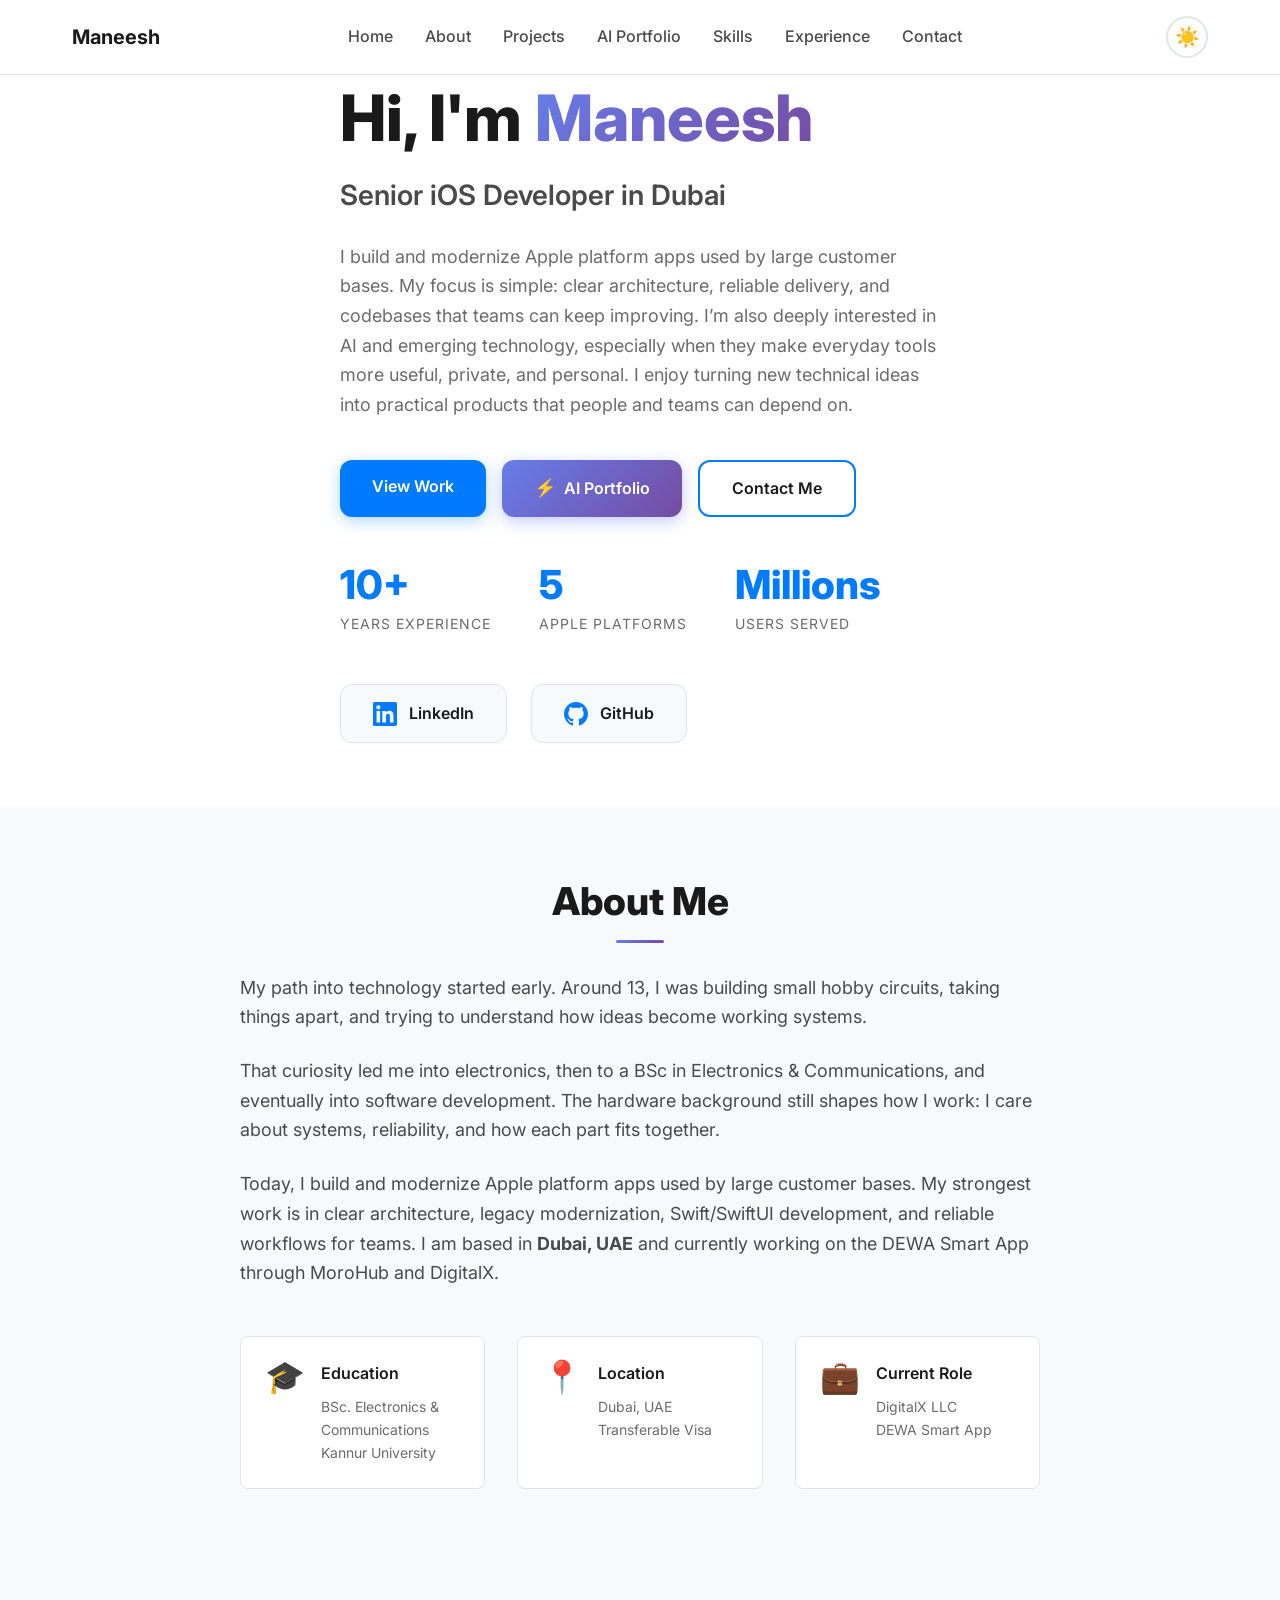
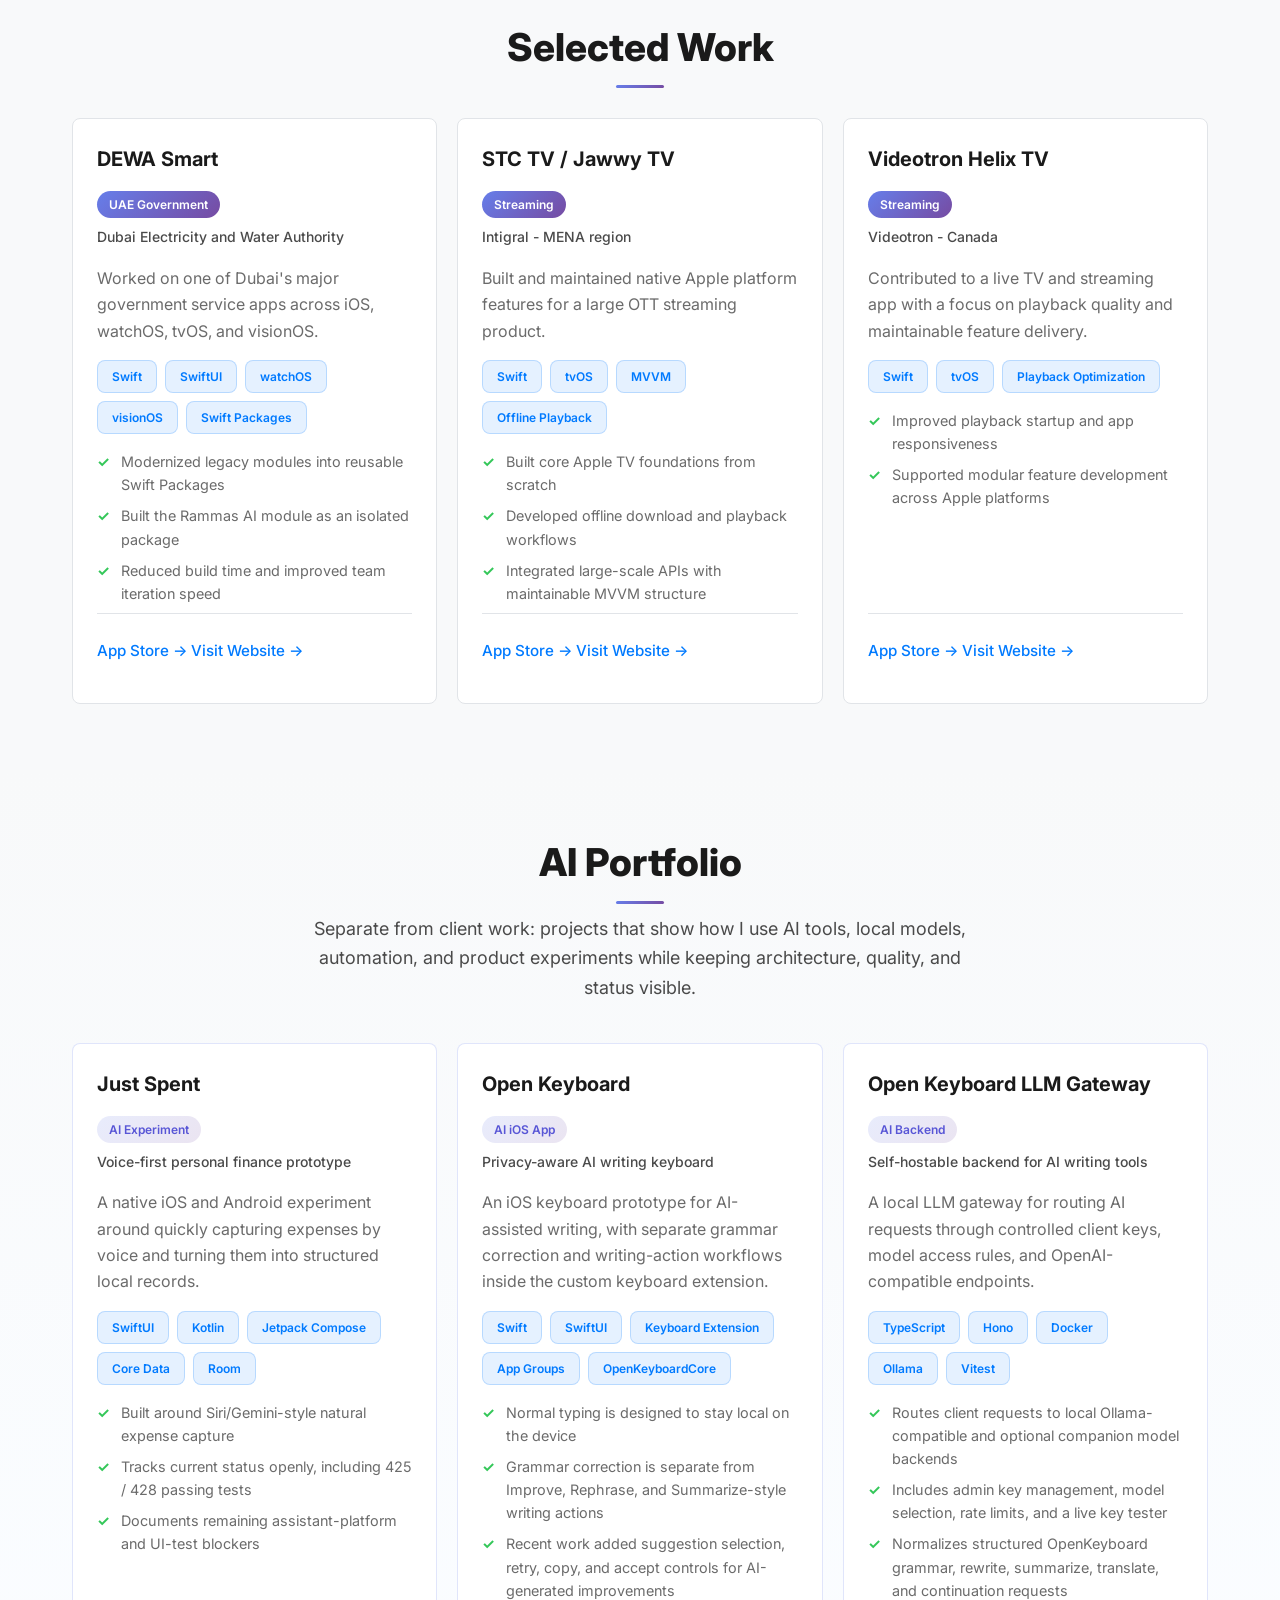
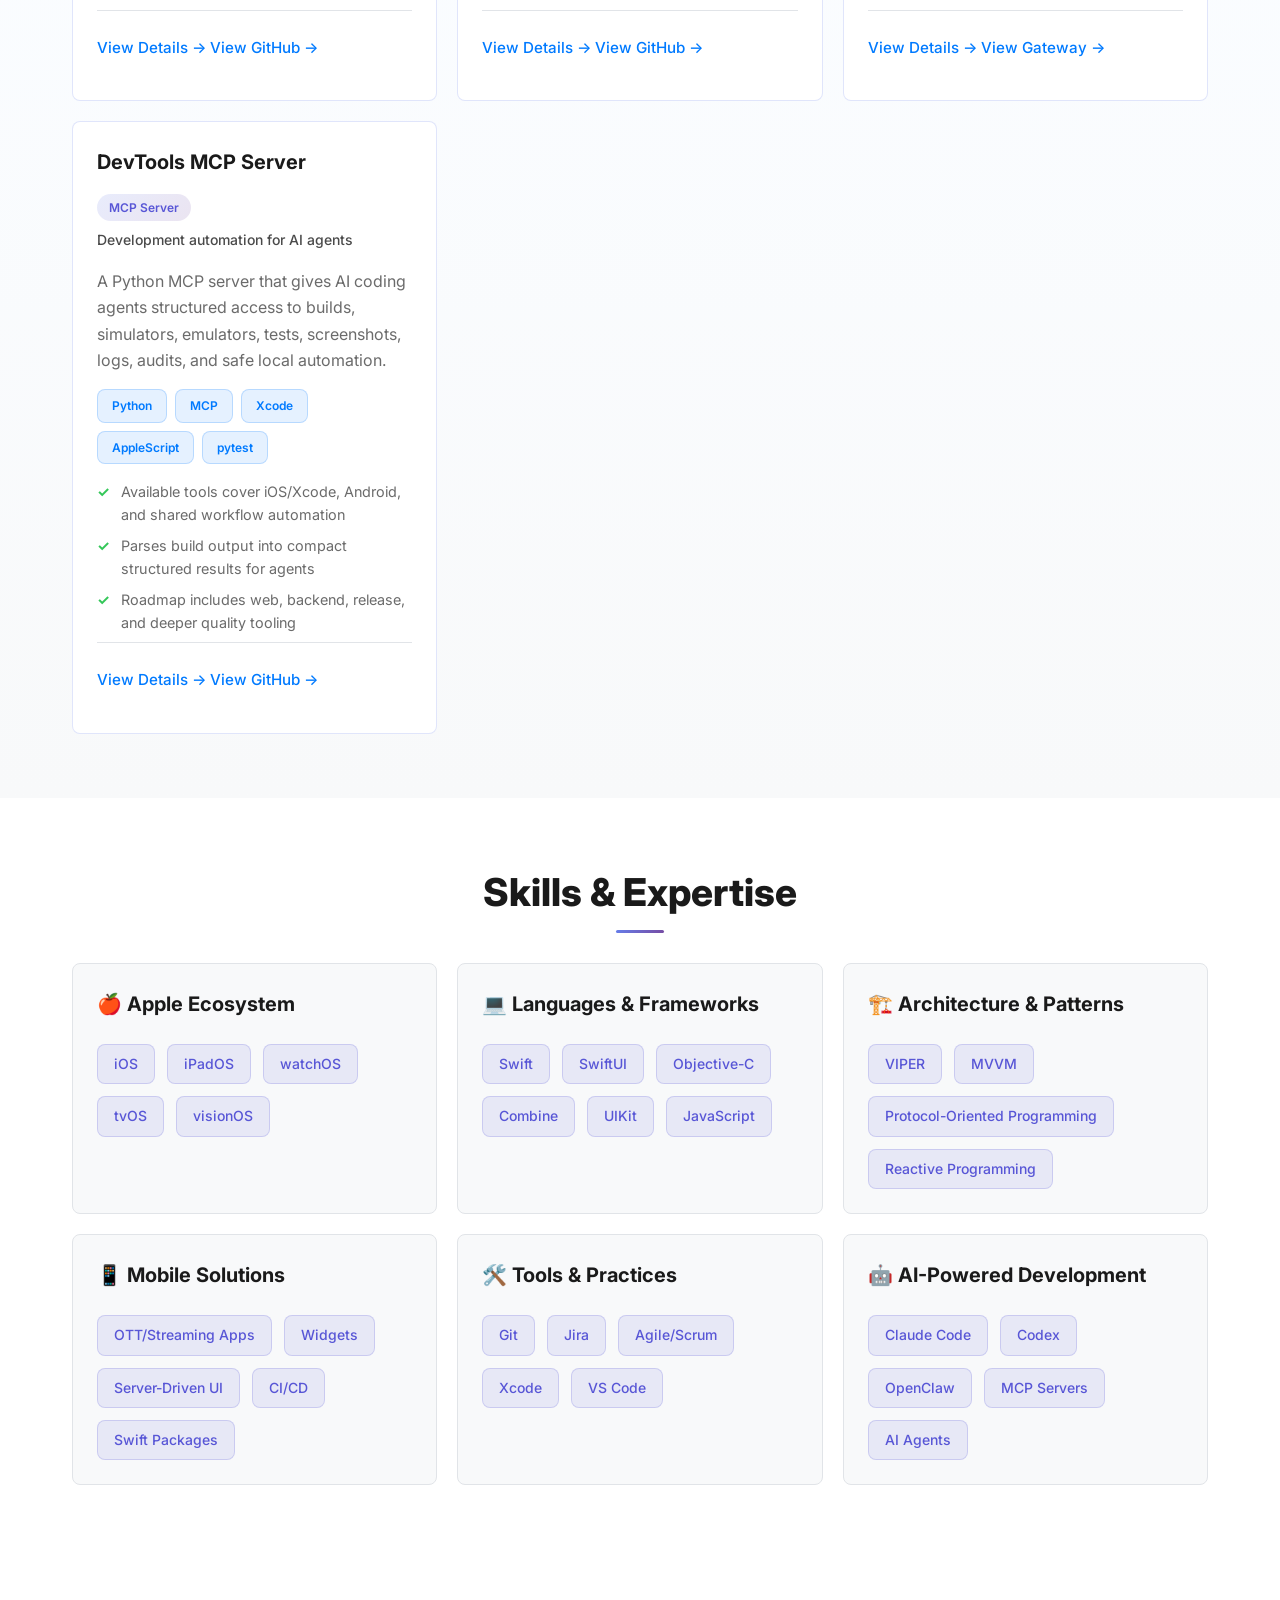
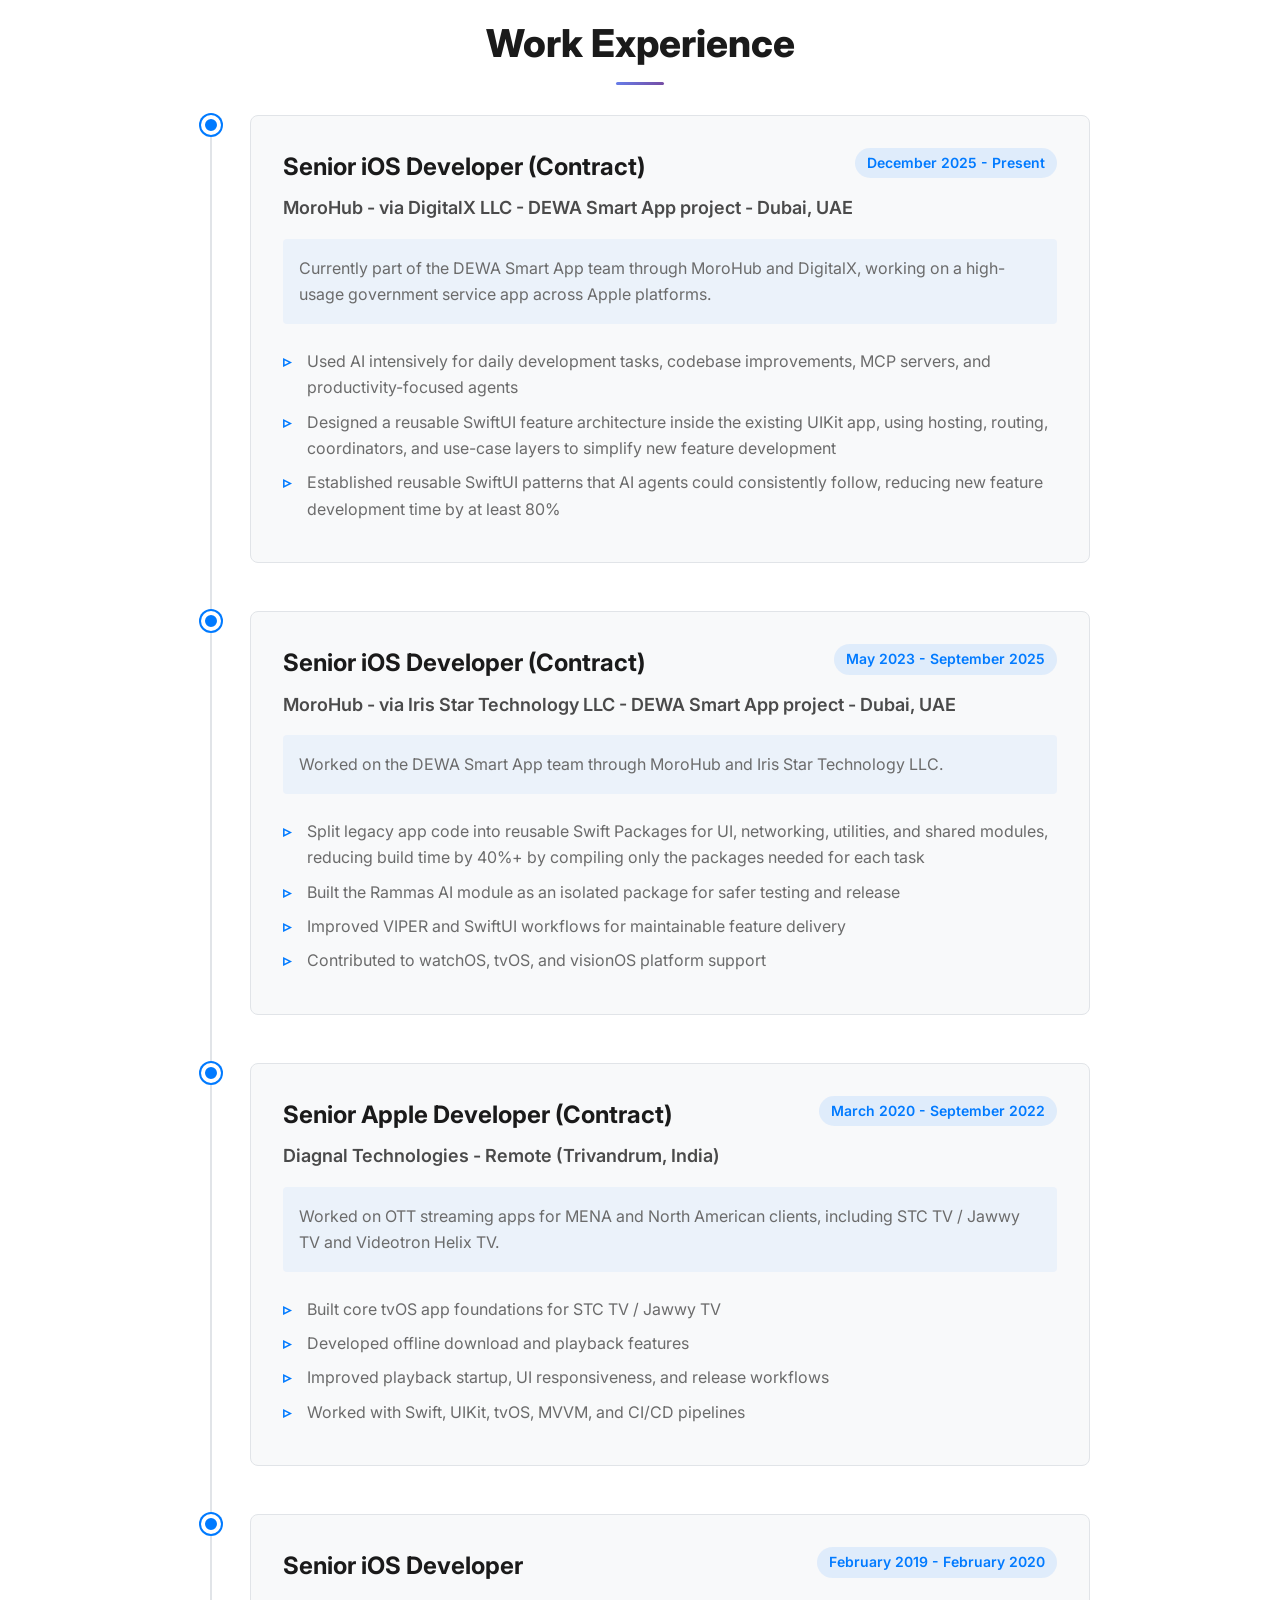
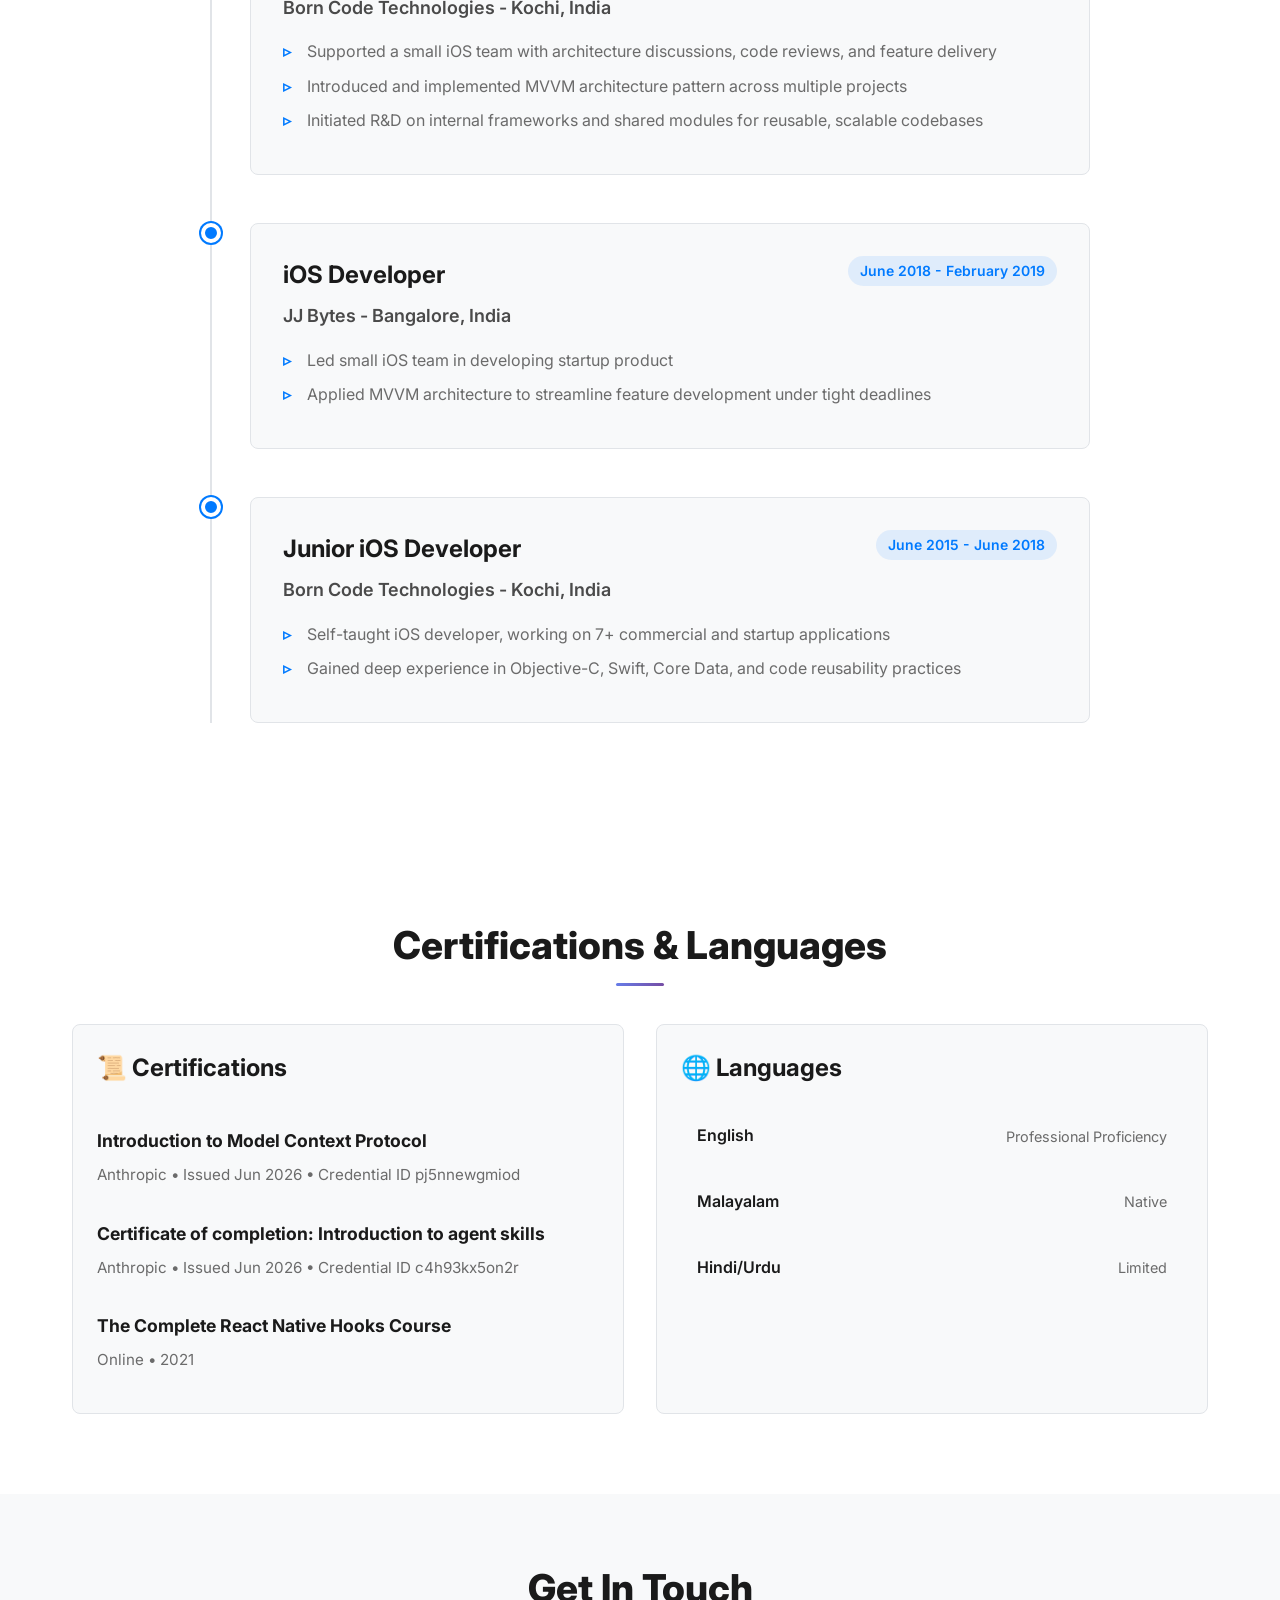
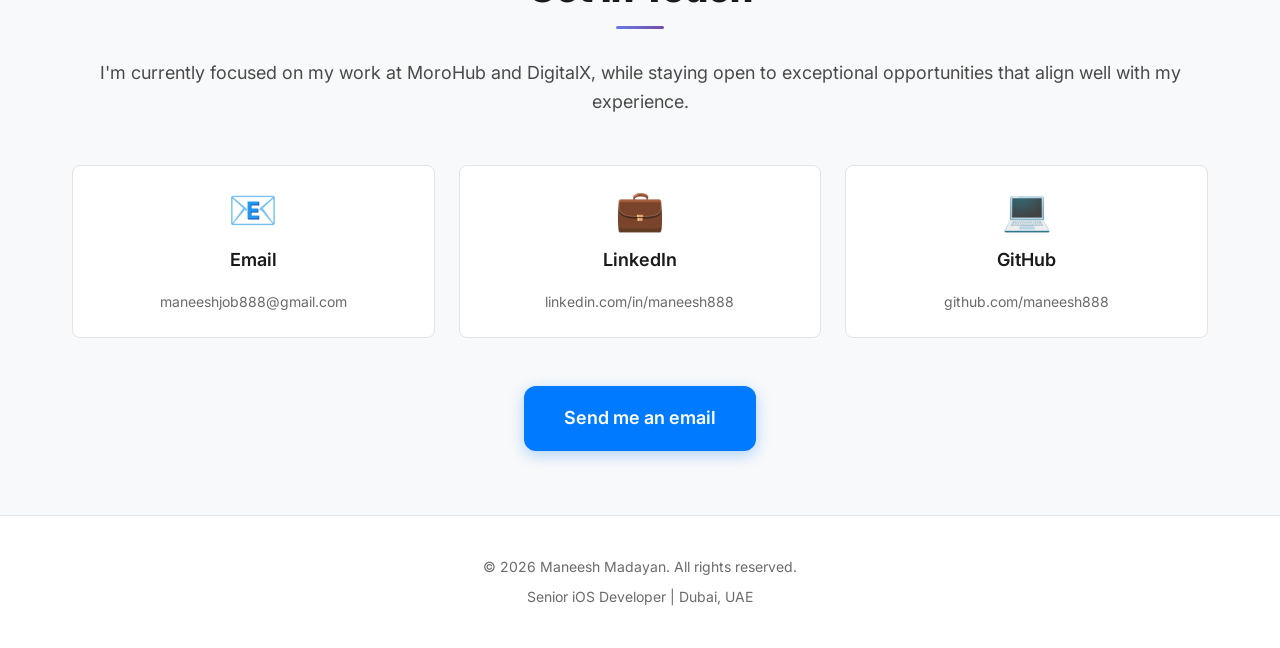
==== commit b180ba8b: "Update Open Keyboard LLM Gateway portfolio copy" ====
--- a/index.html
+++ b/index.html
@@ -266,7 +266,7 @@
                         <span class="project-badge portfolio-badge">AI Backend</span>
                     </div>
                     <p class="project-org">Self-hostable backend for AI writing tools</p>
-                    <p class="project-description">A small gateway that connects Open Keyboard-style clients to local or OpenAI-compatible models behind one controlled API.</p>
+                    <p class="project-description">A local LLM gateway for routing AI requests through controlled client keys, model access rules, and OpenAI-compatible endpoints.</p>
                     <div class="project-tech">
                         <span class="tech-tag">TypeScript</span>
                         <span class="tech-tag">Hono</span>
@@ -275,9 +275,9 @@
                         <span class="tech-tag">Vitest</span>
                     </div>
                     <ul class="project-highlights">
-                        <li>Checks app keys, available models, usage limits, and request routing</li>
-                        <li>Supports admin key management and safer gateway setup flows</li>
-                        <li>Uses OpenAI-compatible endpoints for client integration</li>
+                        <li>Routes client requests to local Ollama-compatible and optional companion model backends</li>
+                        <li>Includes admin key management, model selection, rate limits, and a live key tester</li>
+                        <li>Normalizes structured OpenKeyboard grammar, rewrite, summarize, translate, and continuation requests</li>
                     </ul>
                     <div class="project-links">
                         <a href="ai-open-keyboard-llm-gateway.html" class="project-link">View Details →</a>
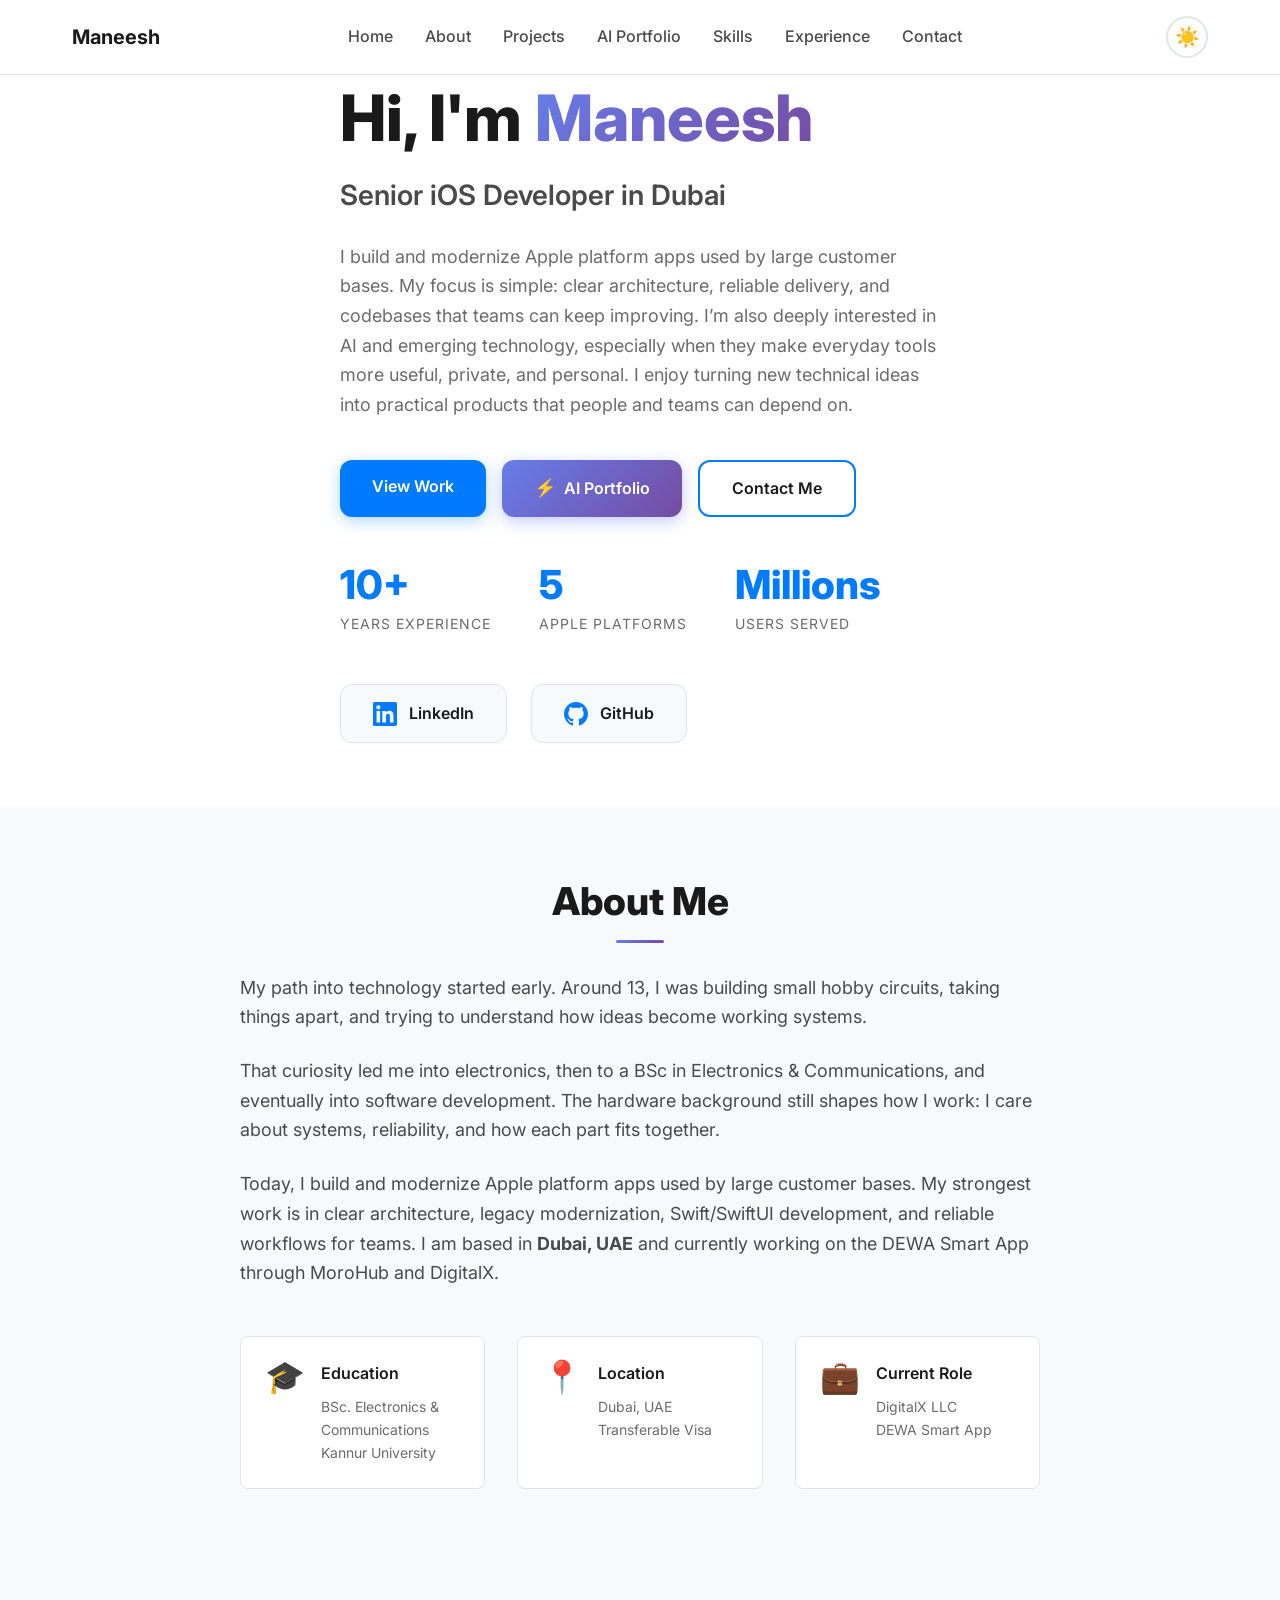
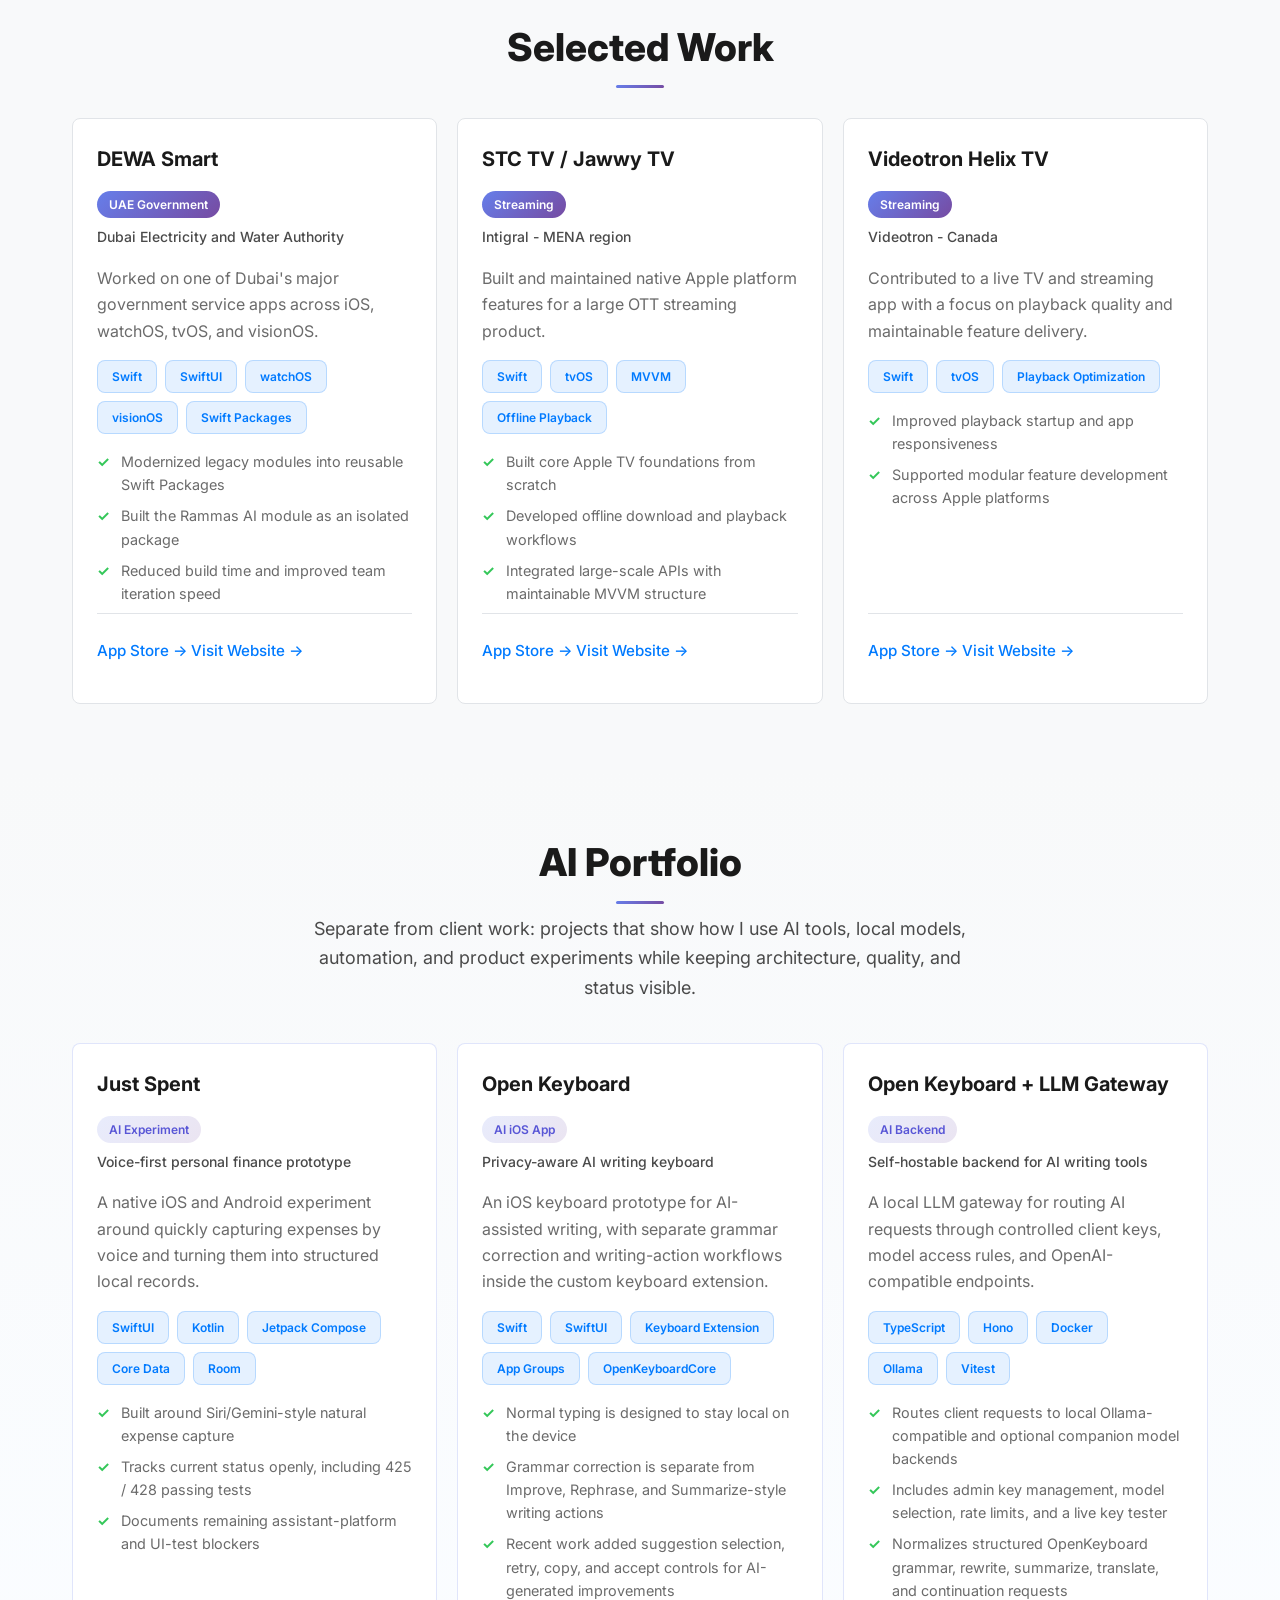
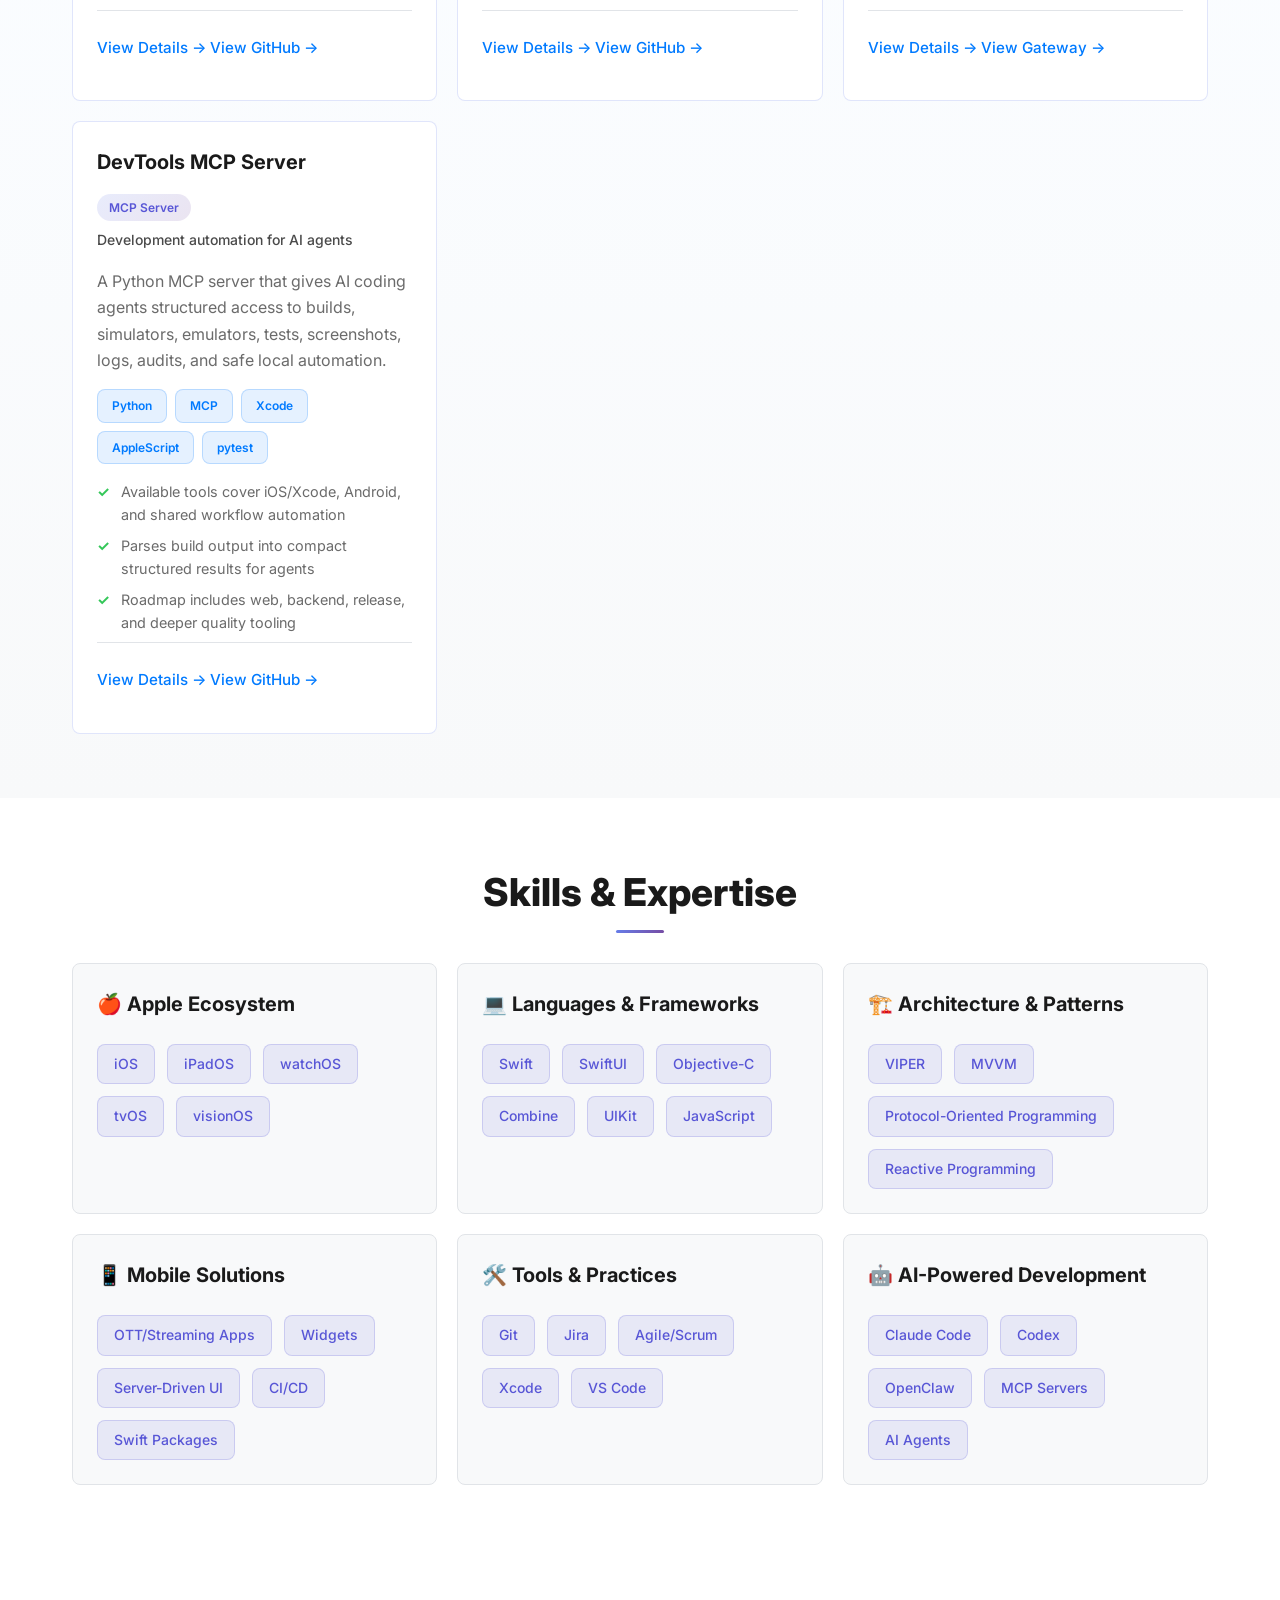
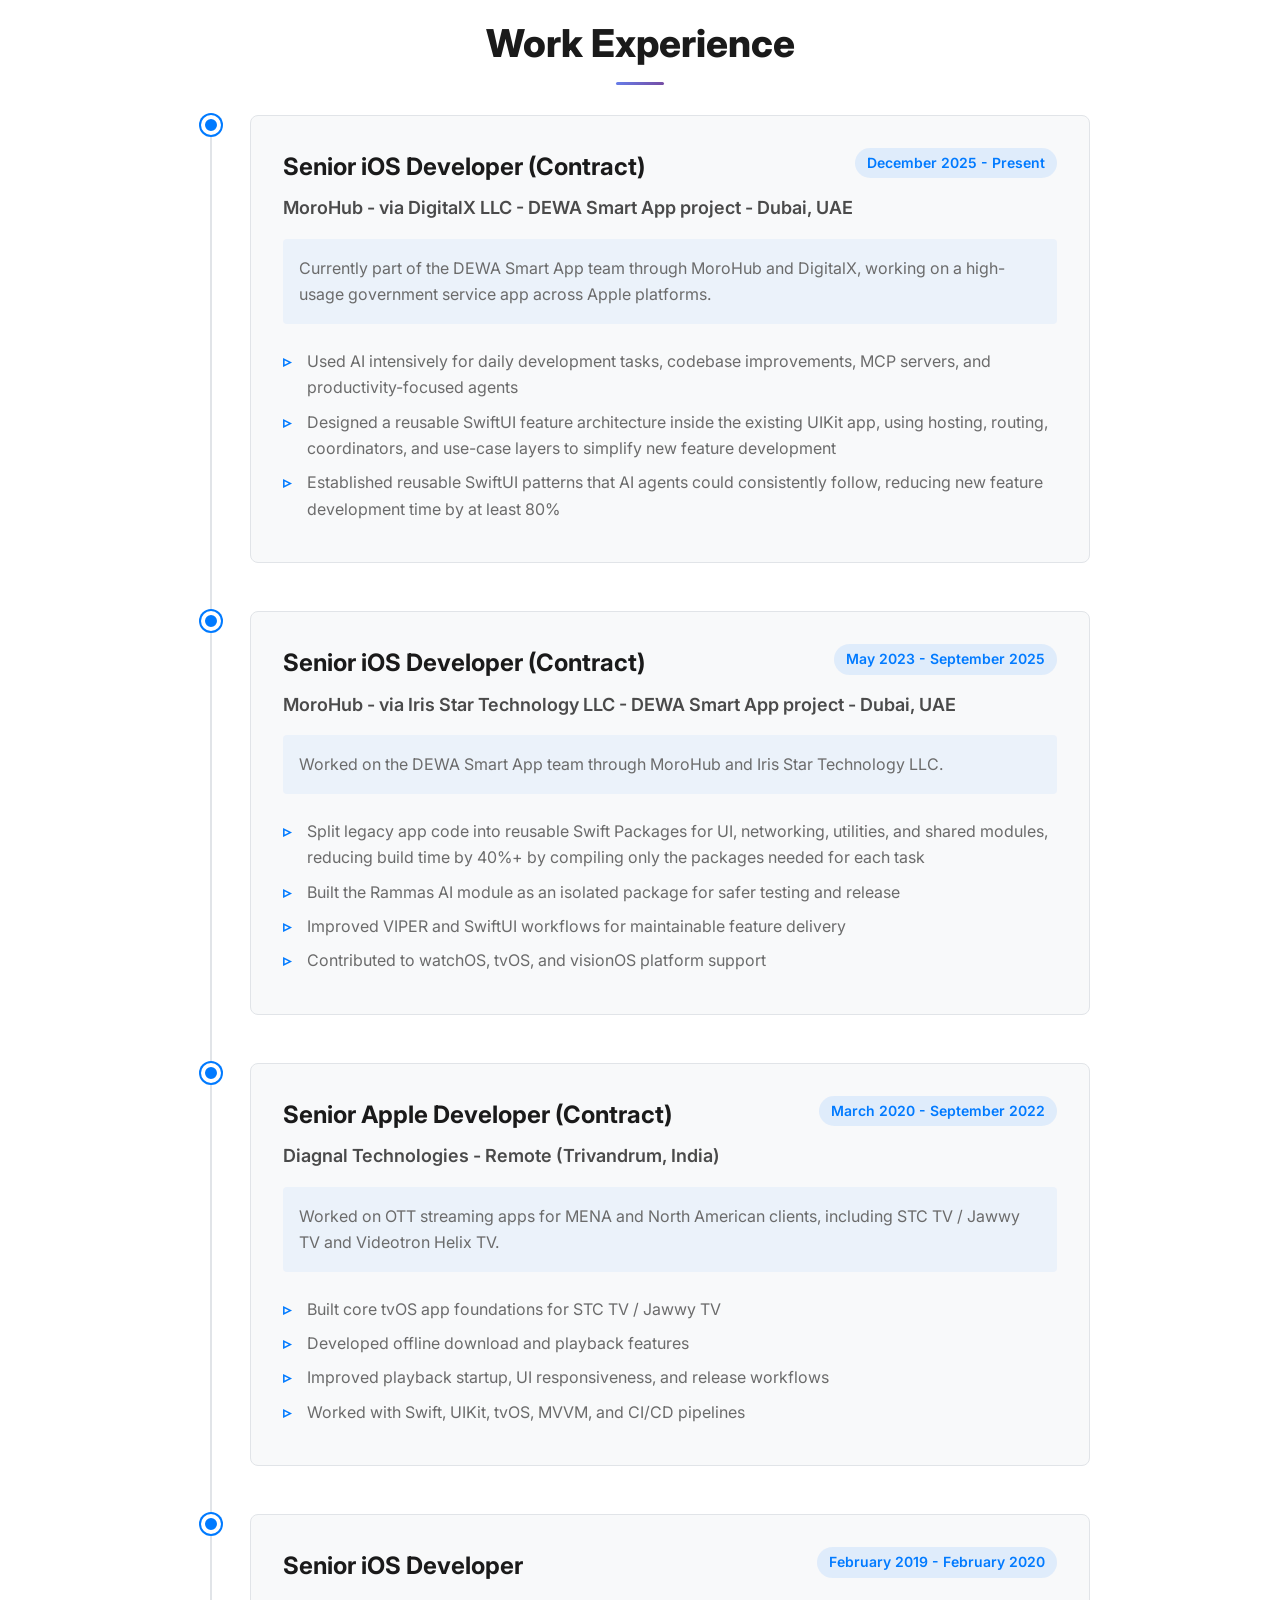
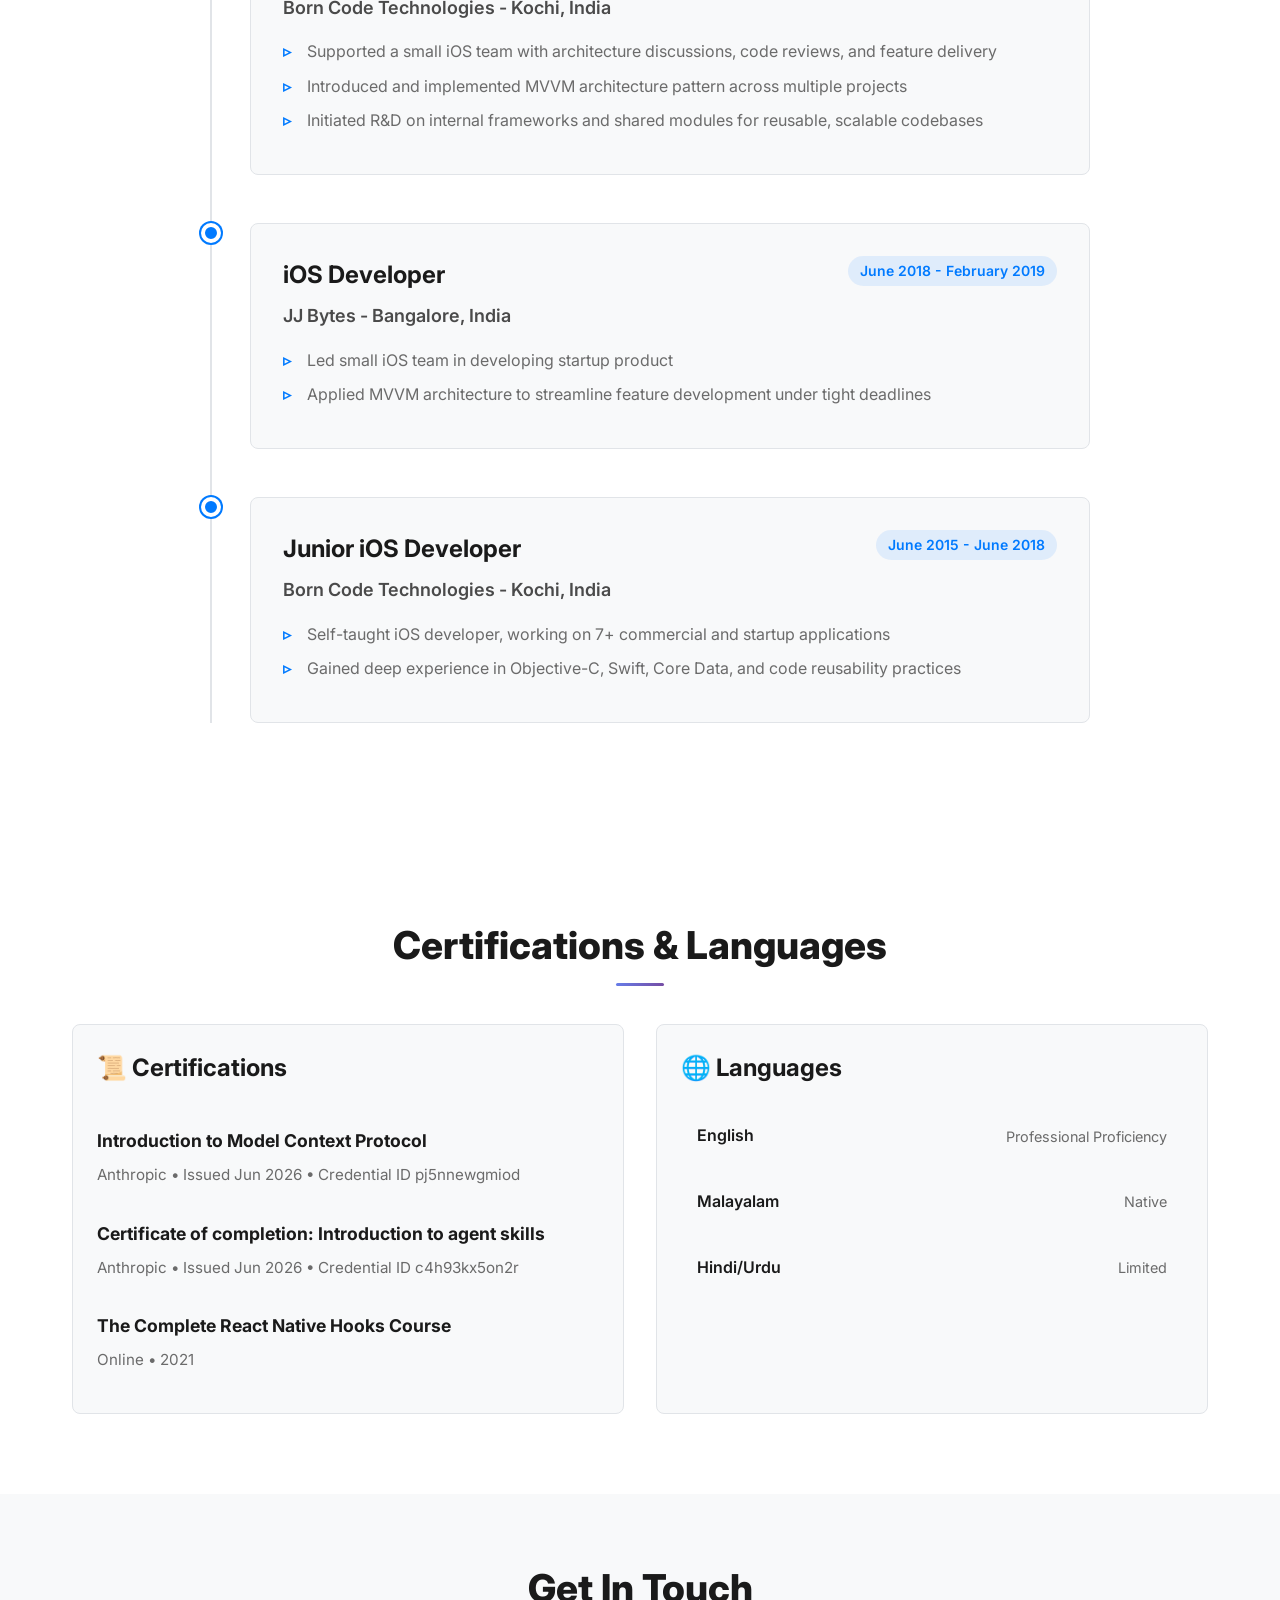
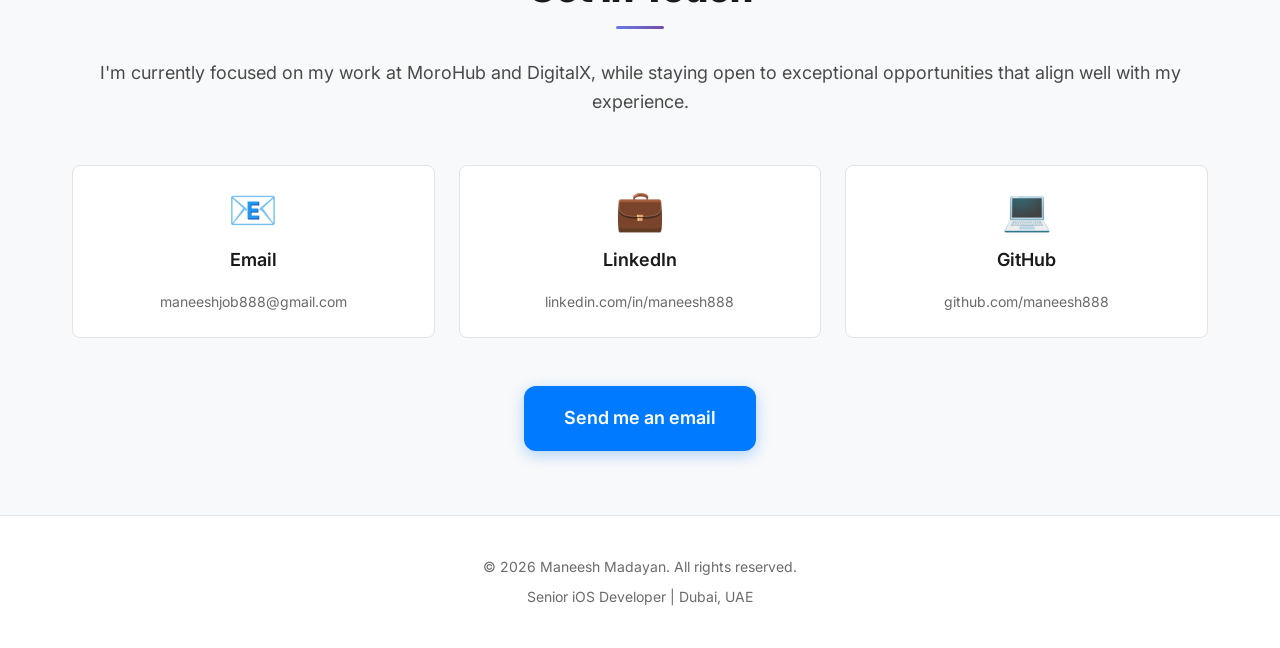
==== commit 87647707: "Align Open Keyboard gateway project pages" ====
--- a/index.html
+++ b/index.html
@@ -262,7 +262,7 @@
 
                 <article class="project-card portfolio-project">
                     <div class="project-header">
-                        <h3>Open Keyboard LLM Gateway</h3>
+                        <h3>Open Keyboard + LLM Gateway</h3>
                         <span class="project-badge portfolio-badge">AI Backend</span>
                     </div>
                     <p class="project-org">Self-hostable backend for AI writing tools</p>
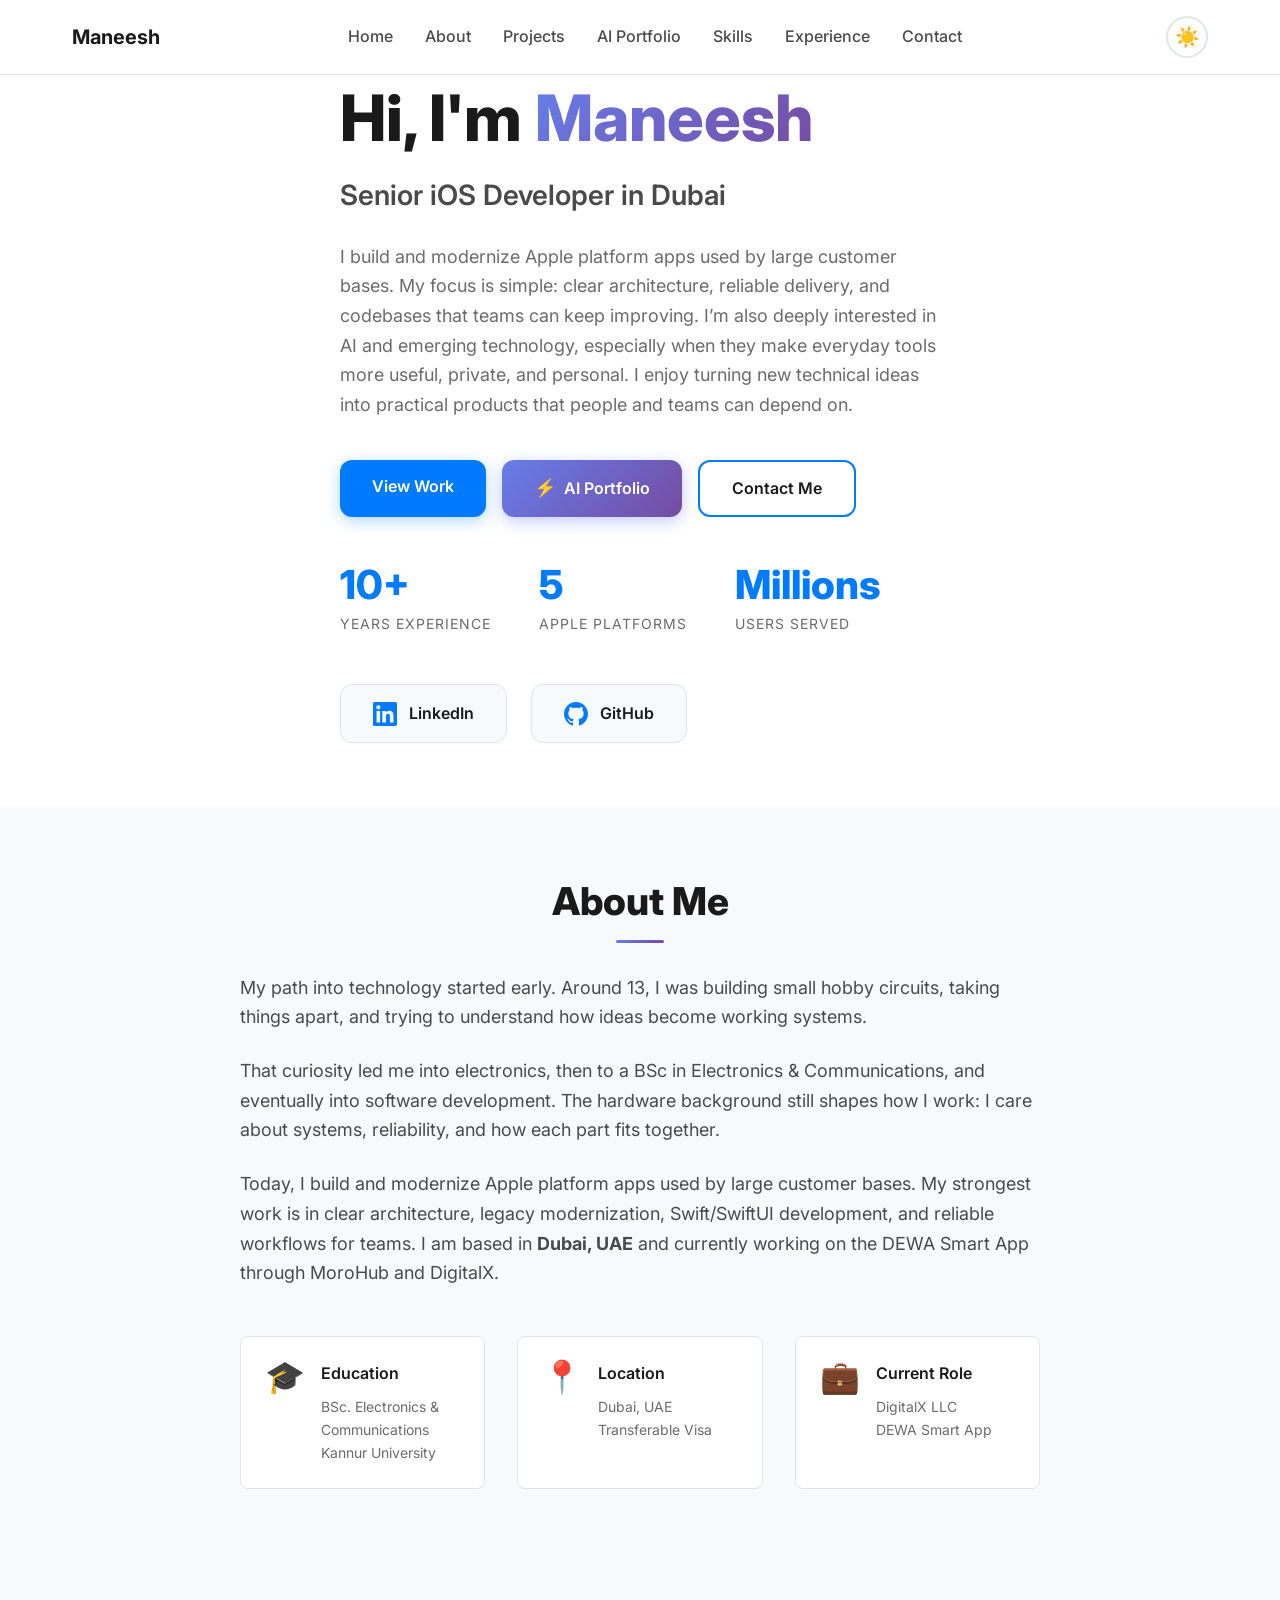
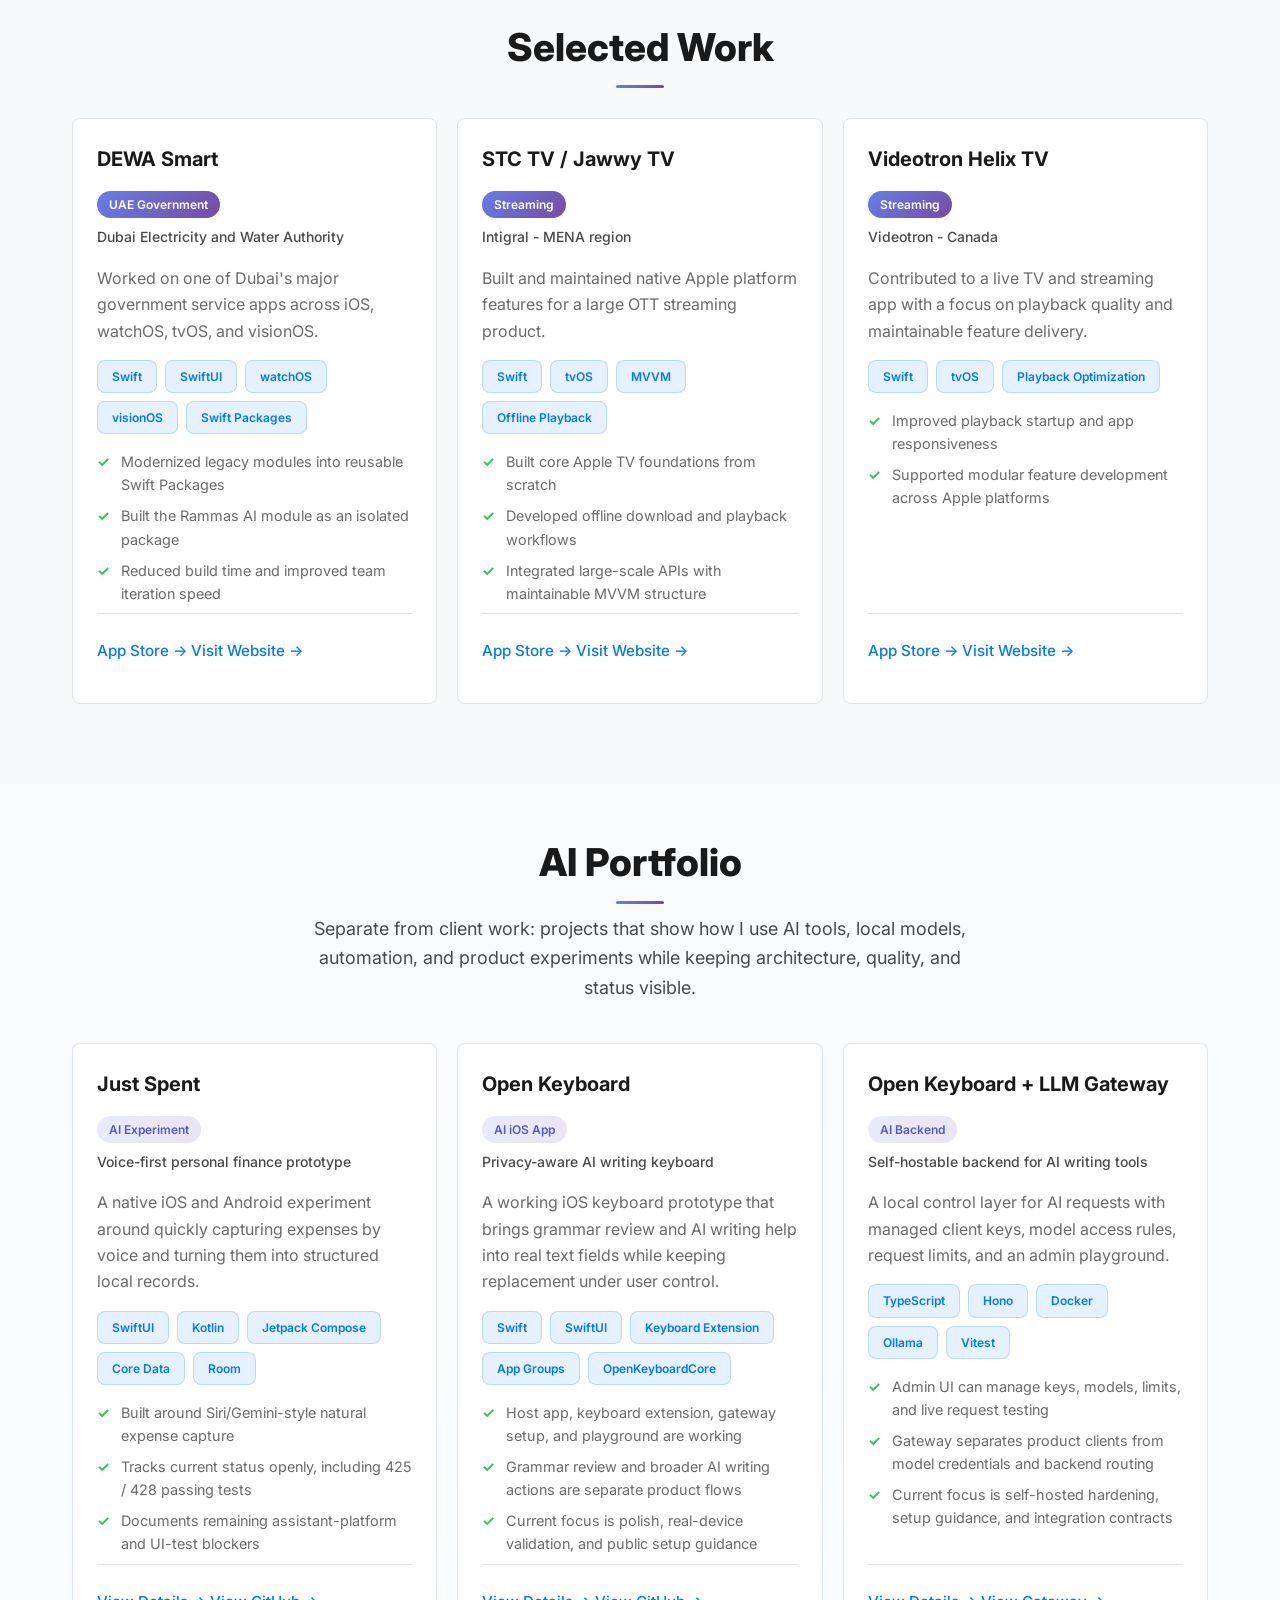
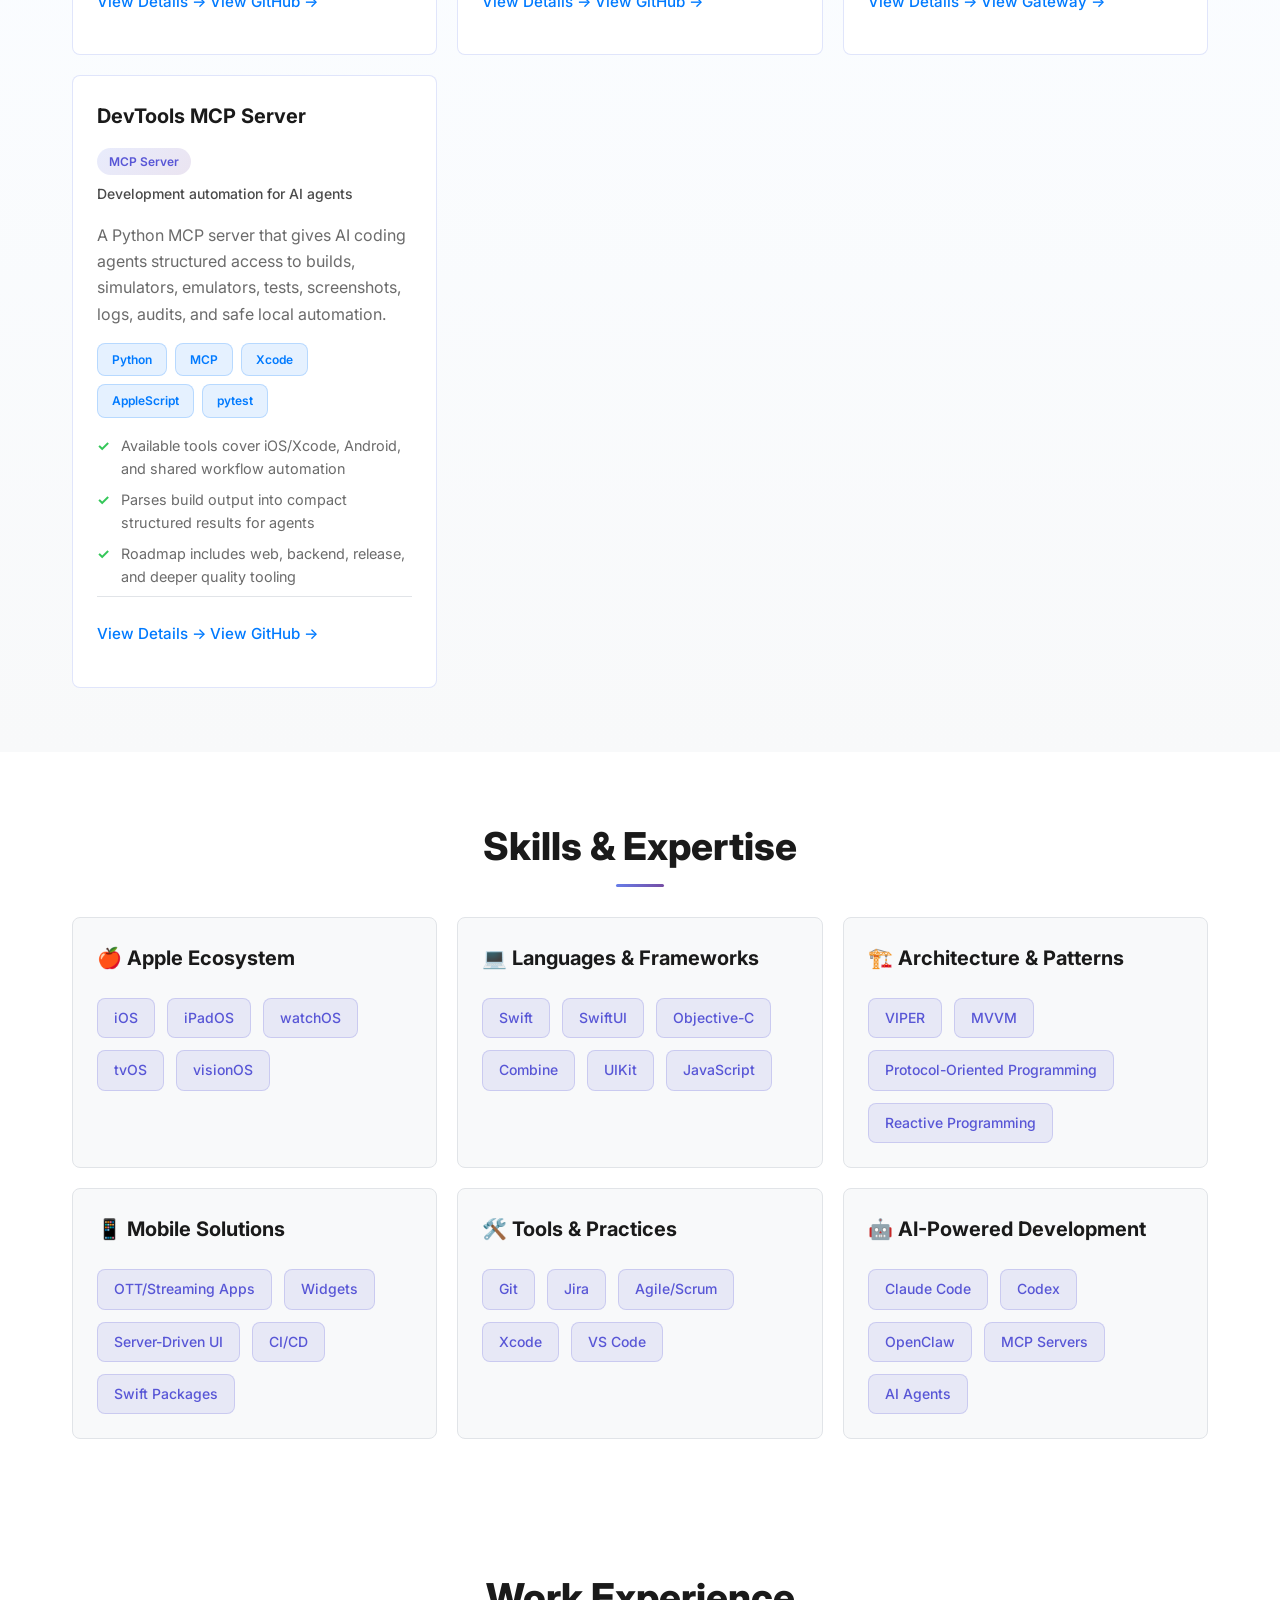
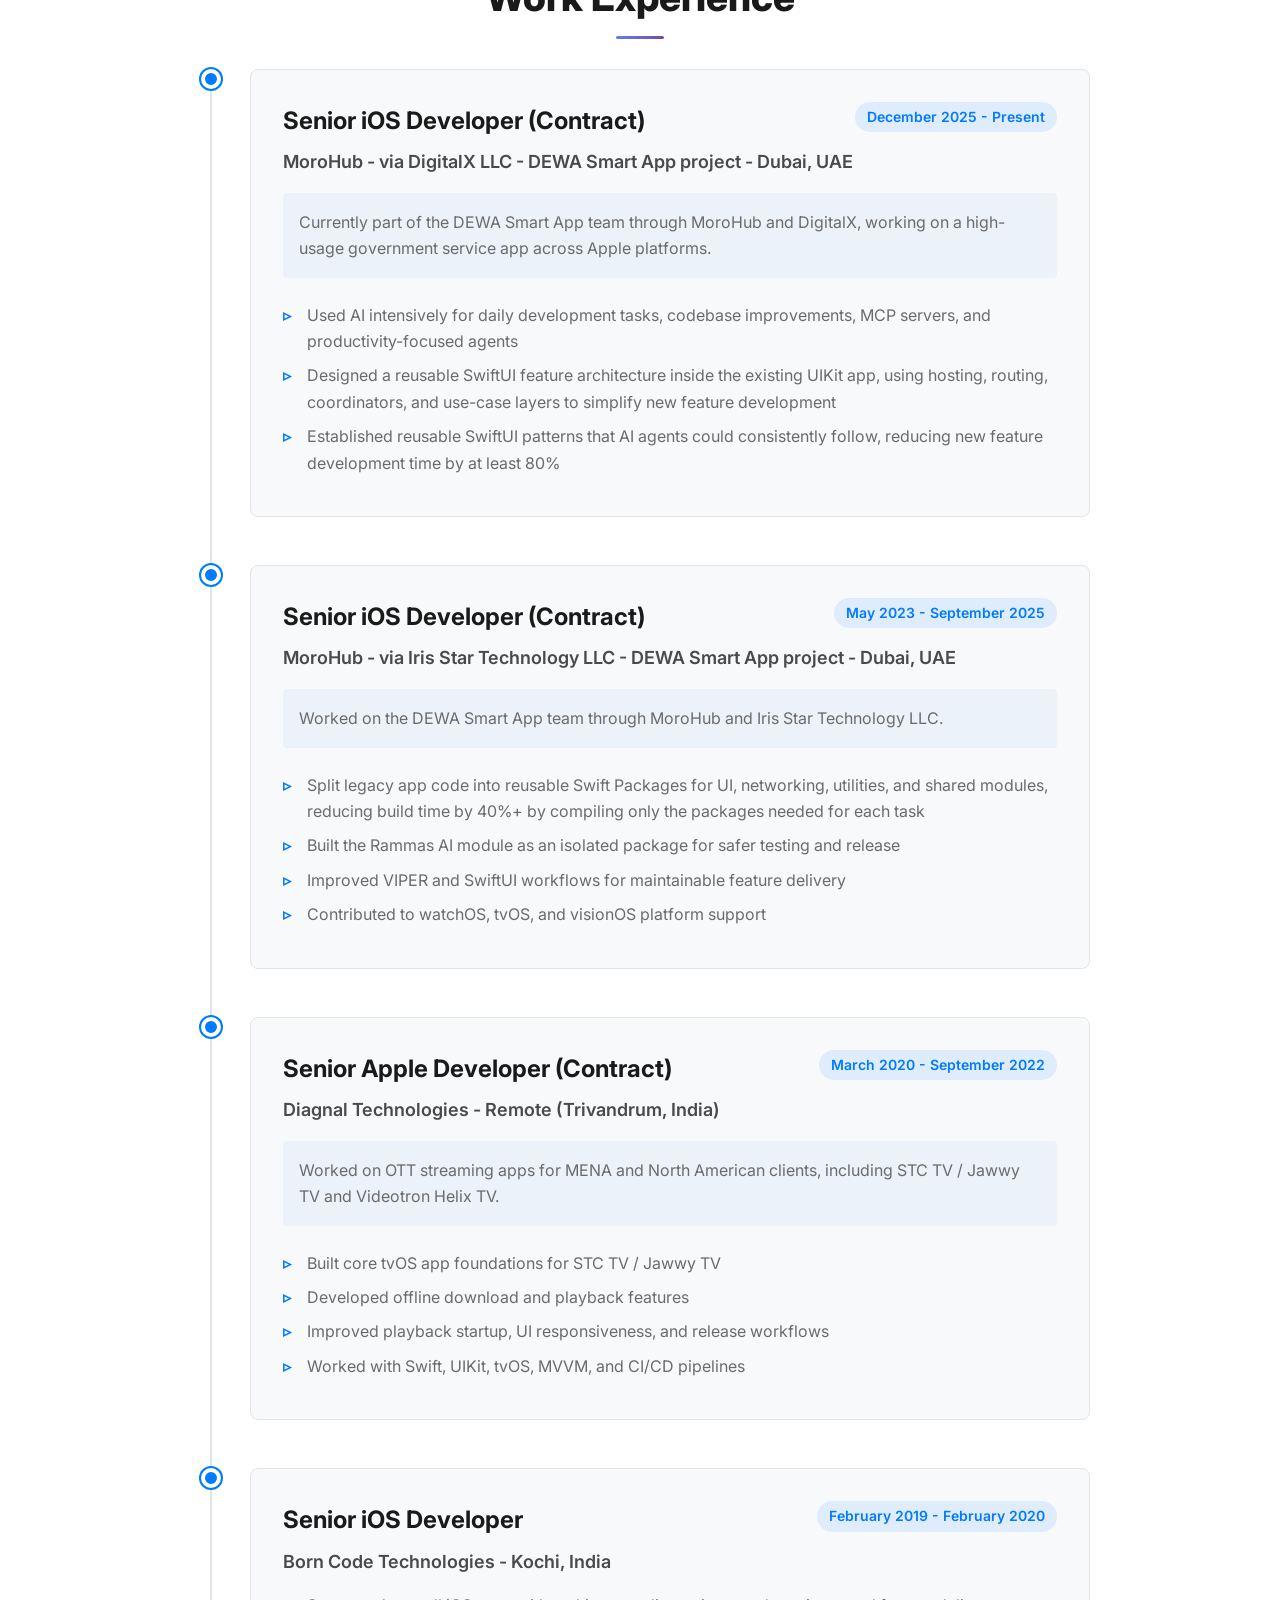
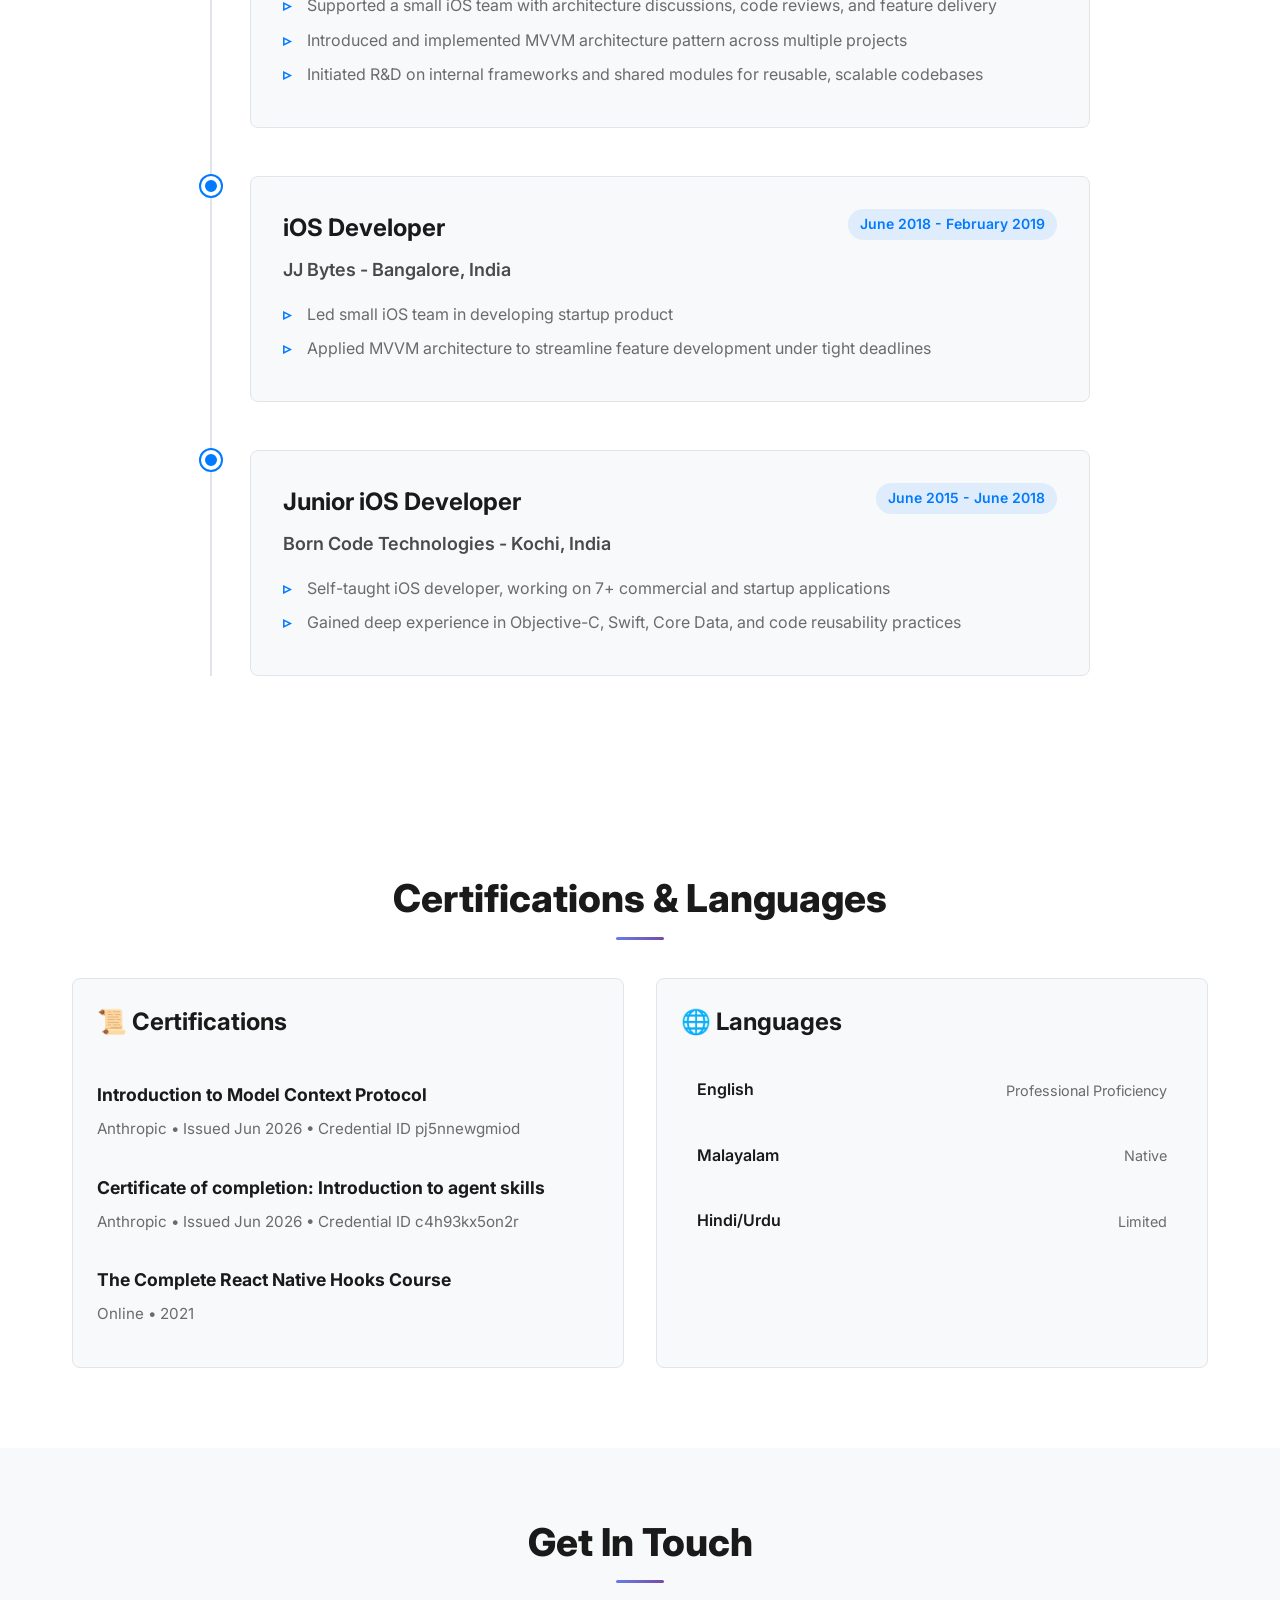
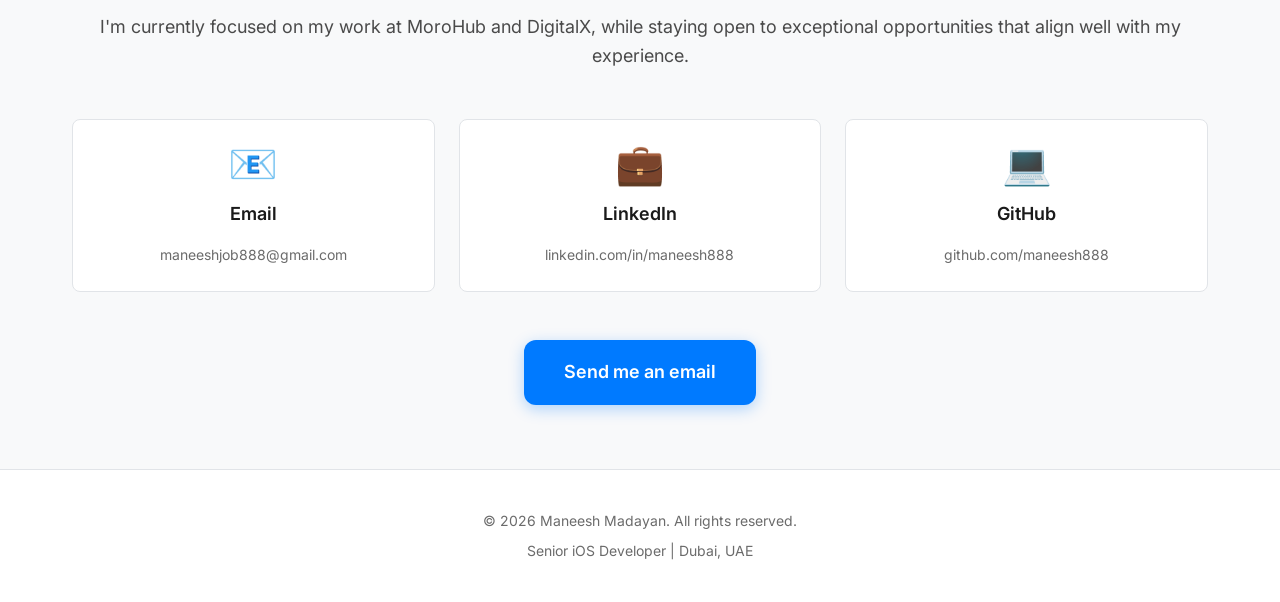
==== commit 7c3a1d9c: "Simplify Open Keyboard portfolio pages" ====
--- a/index.html
+++ b/index.html
@@ -5,7 +5,7 @@
     <meta name="viewport" content="width=device-width, initial-scale=1.0">
     <title>Maneesh | Senior iOS Developer</title>
     <meta name="description" content="Senior iOS Developer with 10+ years of experience building production apps across the Apple ecosystem. Specializing in modular architecture and legacy modernization. Based in Dubai, UAE.">
-    <link rel="stylesheet" href="style.css?v=20260613-card-align">
+    <link rel="stylesheet" href="style.css?v=20260704-manager">
     <link rel="preconnect" href="https://fonts.googleapis.com">
     <link rel="preconnect" href="https://fonts.gstatic.com" crossorigin>
     <link href="https://fonts.googleapis.com/css2?family=Inter:wght@300;400;500;600;700&display=swap" rel="stylesheet">
@@ -241,7 +241,7 @@
                         <span class="project-badge portfolio-badge">AI iOS App</span>
                     </div>
                     <p class="project-org">Privacy-aware AI writing keyboard</p>
-                    <p class="project-description">An iOS keyboard prototype for AI-assisted writing, with separate grammar correction and writing-action workflows inside the custom keyboard extension.</p>
+                    <p class="project-description">A working iOS keyboard prototype that brings grammar review and AI writing help into real text fields while keeping replacement under user control.</p>
                     <div class="project-tech">
                         <span class="tech-tag">Swift</span>
                         <span class="tech-tag">SwiftUI</span>
@@ -250,9 +250,9 @@
                         <span class="tech-tag">OpenKeyboardCore</span>
                     </div>
                     <ul class="project-highlights">
-                        <li>Normal typing is designed to stay local on the device</li>
-                        <li>Grammar correction is separate from Improve, Rephrase, and Summarize-style writing actions</li>
-                        <li>Recent work added suggestion selection, retry, copy, and accept controls for AI-generated improvements</li>
+                        <li>Host app, keyboard extension, gateway setup, and playground are working</li>
+                        <li>Grammar review and broader AI writing actions are separate product flows</li>
+                        <li>Current focus is polish, real-device validation, and public setup guidance</li>
                     </ul>
                     <div class="project-links">
                         <a href="ai-open-keyboard.html" class="project-link">View Details →</a>
@@ -266,7 +266,7 @@
                         <span class="project-badge portfolio-badge">AI Backend</span>
                     </div>
                     <p class="project-org">Self-hostable backend for AI writing tools</p>
-                    <p class="project-description">A local LLM gateway for routing AI requests through controlled client keys, model access rules, and OpenAI-compatible endpoints.</p>
+                    <p class="project-description">A local control layer for AI requests with managed client keys, model access rules, request limits, and an admin playground.</p>
                     <div class="project-tech">
                         <span class="tech-tag">TypeScript</span>
                         <span class="tech-tag">Hono</span>
@@ -275,9 +275,9 @@
                         <span class="tech-tag">Vitest</span>
                     </div>
                     <ul class="project-highlights">
-                        <li>Routes client requests to local Ollama-compatible and optional companion model backends</li>
-                        <li>Includes admin key management, model selection, rate limits, and a live key tester</li>
-                        <li>Normalizes structured OpenKeyboard grammar, rewrite, summarize, translate, and continuation requests</li>
+                        <li>Admin UI can manage keys, models, limits, and live request testing</li>
+                        <li>Gateway separates product clients from model credentials and backend routing</li>
+                        <li>Current focus is self-hosted hardening, setup guidance, and integration contracts</li>
                     </ul>
                     <div class="project-links">
                         <a href="ai-open-keyboard-llm-gateway.html" class="project-link">View Details →</a>
--- a/style.css
+++ b/style.css
@@ -1065,6 +1065,7 @@
 }
 
 .showcase-features,
+.showcase-visuals,
 .showcase-tech,
 .showcase-documentation {
     margin-bottom: 4rem;
@@ -1148,6 +1149,76 @@
 
 .detail-list li:last-child {
     margin-bottom: 0;
+}
+
+.visual-grid {
+    display: grid;
+    gap: 1.25rem;
+}
+
+.visual-grid-phone {
+    grid-template-columns: repeat(auto-fit, minmax(190px, 1fr));
+}
+
+.visual-grid-wide {
+    grid-template-columns: repeat(auto-fit, minmax(320px, 1fr));
+}
+
+.visual-card {
+    background: var(--dark-bg);
+    border: 1px solid var(--border-color);
+    border-radius: 8px;
+    margin: 0;
+    overflow: hidden;
+}
+
+.visual-frame {
+    align-items: center;
+    background: linear-gradient(180deg, rgba(235, 245, 255, 0.16), rgba(0, 122, 255, 0.08));
+    border-bottom: 1px solid var(--border-color);
+    display: flex;
+    justify-content: center;
+    min-height: 280px;
+    overflow: hidden;
+    padding: 1rem;
+}
+
+.visual-frame img {
+    display: block;
+    height: auto;
+    max-width: 100%;
+}
+
+.visual-frame-phone img {
+    border-radius: 18px;
+    max-height: 620px;
+}
+
+.visual-frame-wide {
+    min-height: 320px;
+    padding: 0.75rem;
+}
+
+.visual-frame-wide img {
+    border-radius: 6px;
+    max-height: 520px;
+}
+
+.visual-card figcaption {
+    color: var(--text-tertiary);
+    display: grid;
+    gap: 0.35rem;
+    line-height: 1.6;
+    padding: 1rem;
+}
+
+.visual-card figcaption strong {
+    color: var(--text-primary);
+    font-size: 0.95rem;
+}
+
+.visual-card figcaption span {
+    font-size: 0.9rem;
 }
 
 .tech-platforms {
@@ -1517,7 +1588,8 @@
 
     .features-grid,
     .tech-platforms,
-    .docs-grid {
+    .docs-grid,
+    .visual-grid-wide {
         grid-template-columns: 1fr;
     }
 
@@ -1535,6 +1607,10 @@
         justify-content: center;
         width: 100%;
     }
+
+    .visual-frame-wide {
+        min-height: 220px;
+    }
 }
 
 @media (max-width: 480px) {
@@ -1578,6 +1654,14 @@
     .showcase-btn {
         font-size: 1rem;
         padding: 1rem 2rem;
+    }
+
+    .visual-grid-phone {
+        grid-template-columns: 1fr;
+    }
+
+    .visual-frame-phone img {
+        max-height: 560px;
     }
 
 }
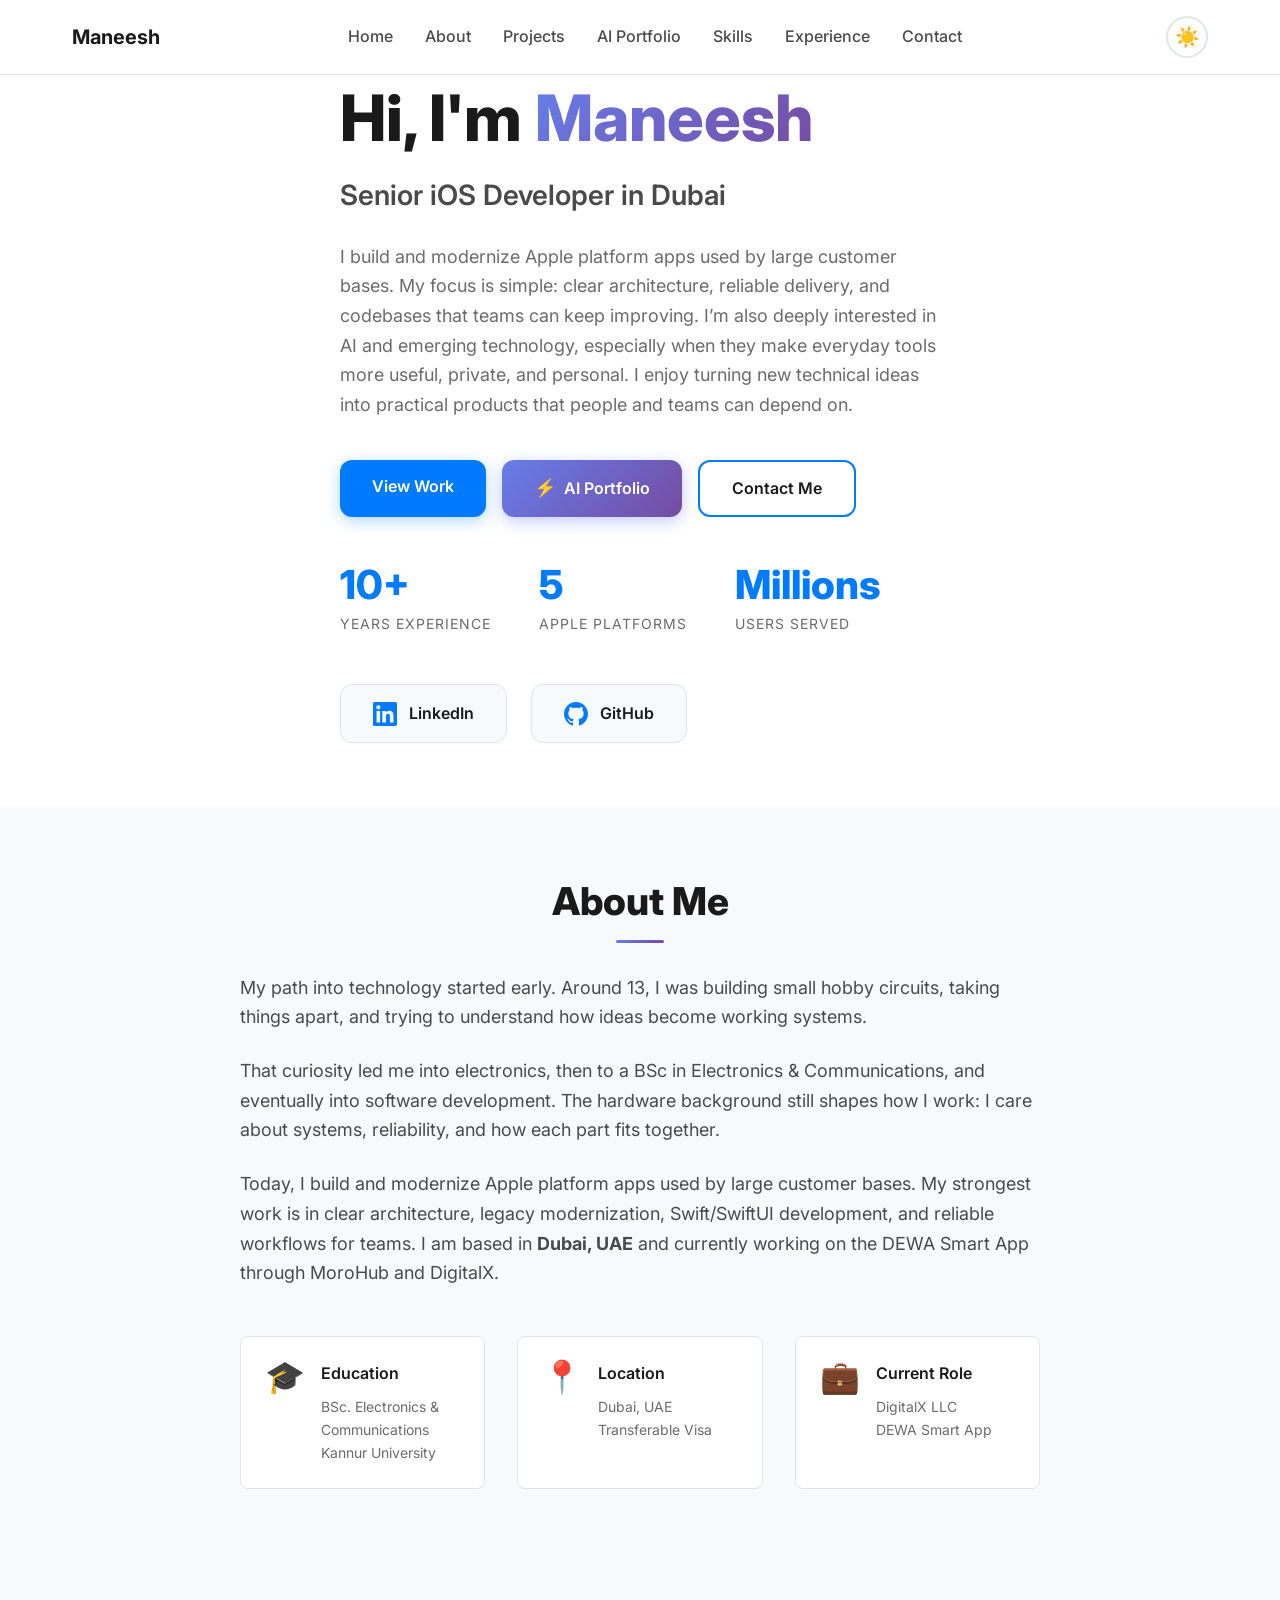
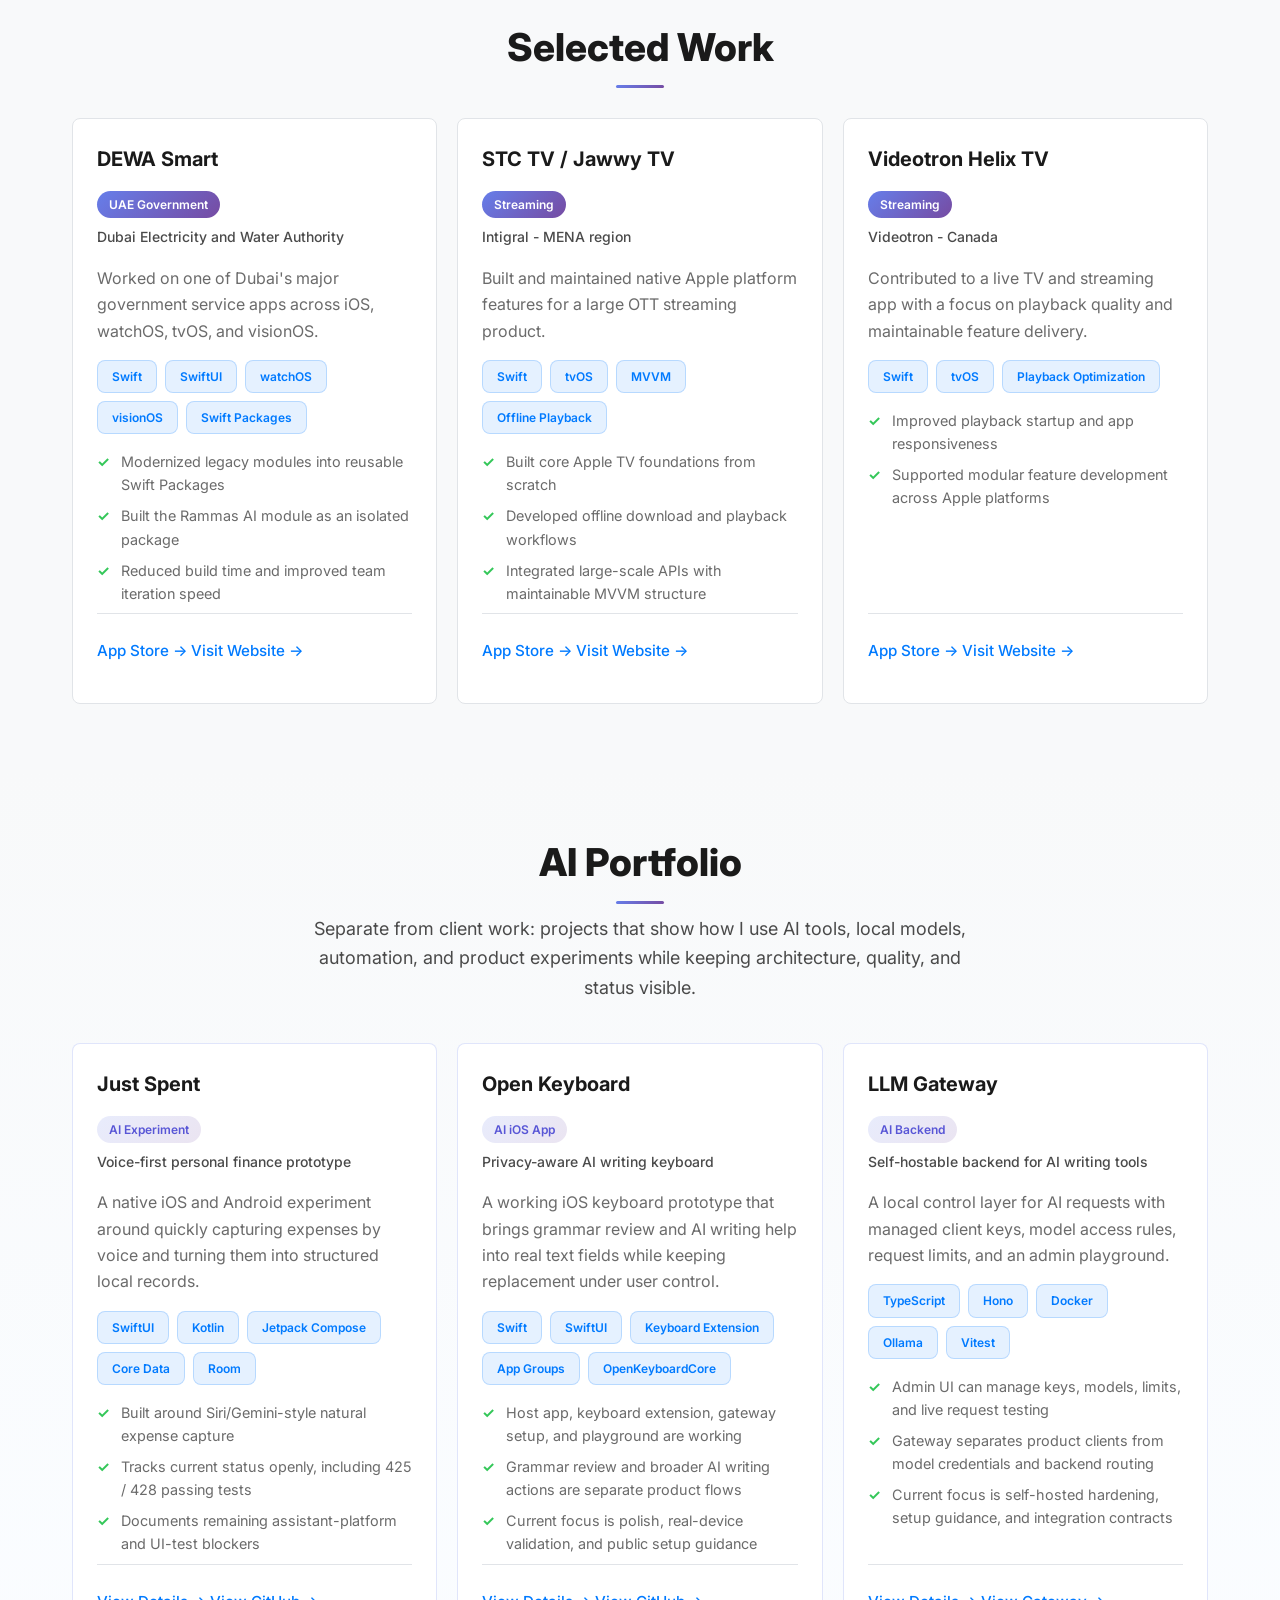
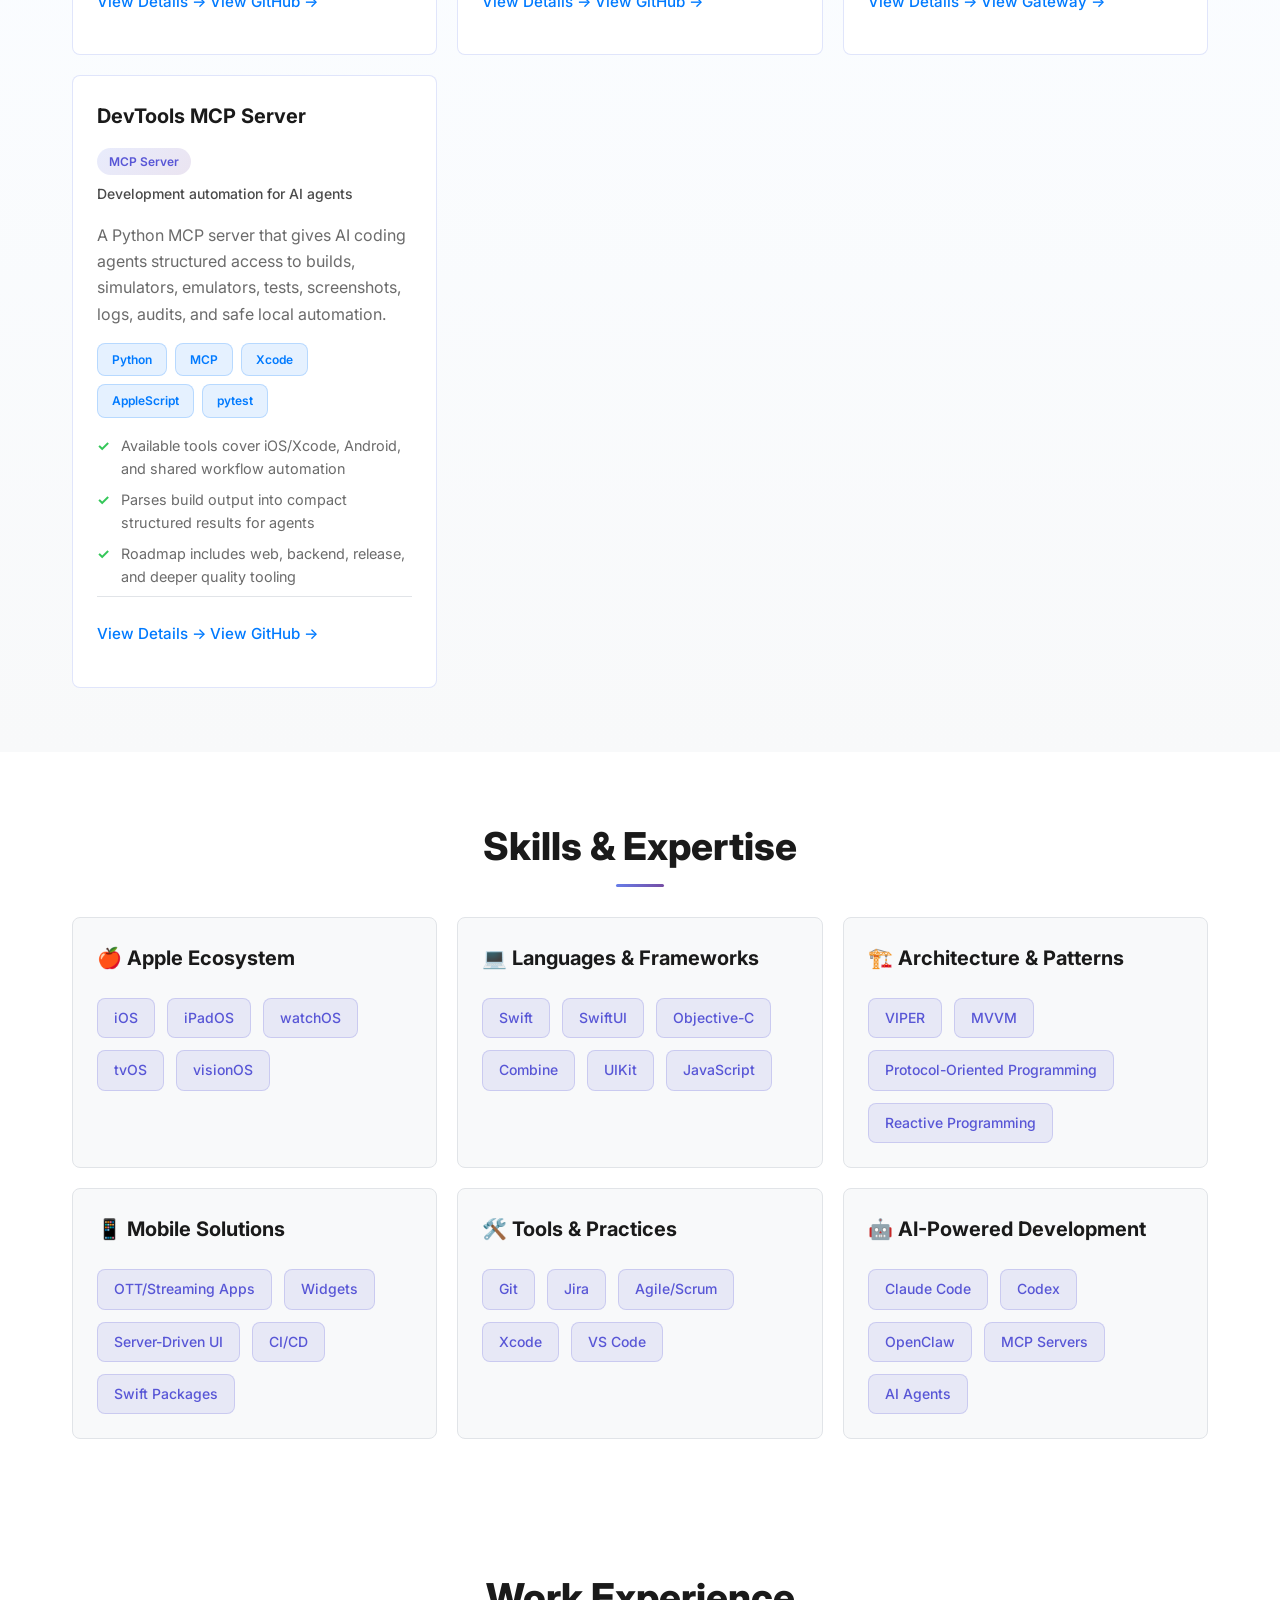
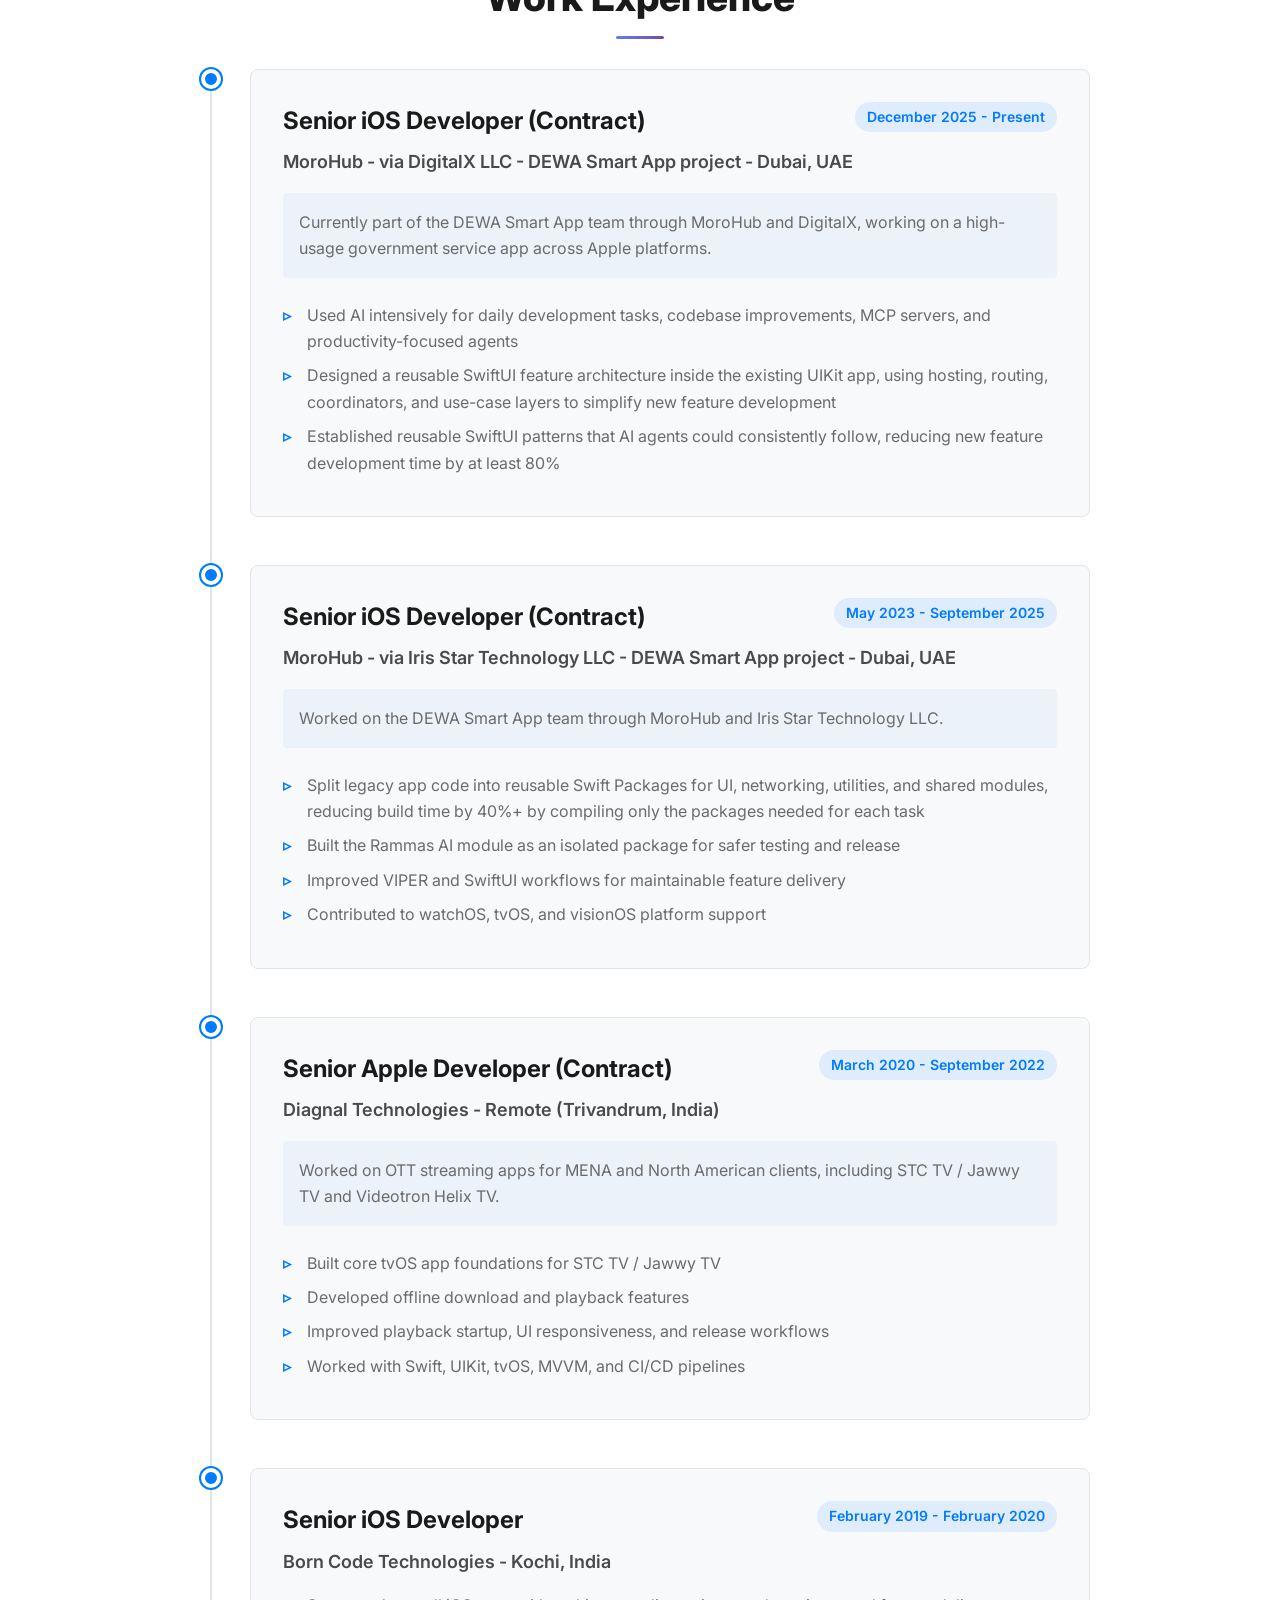
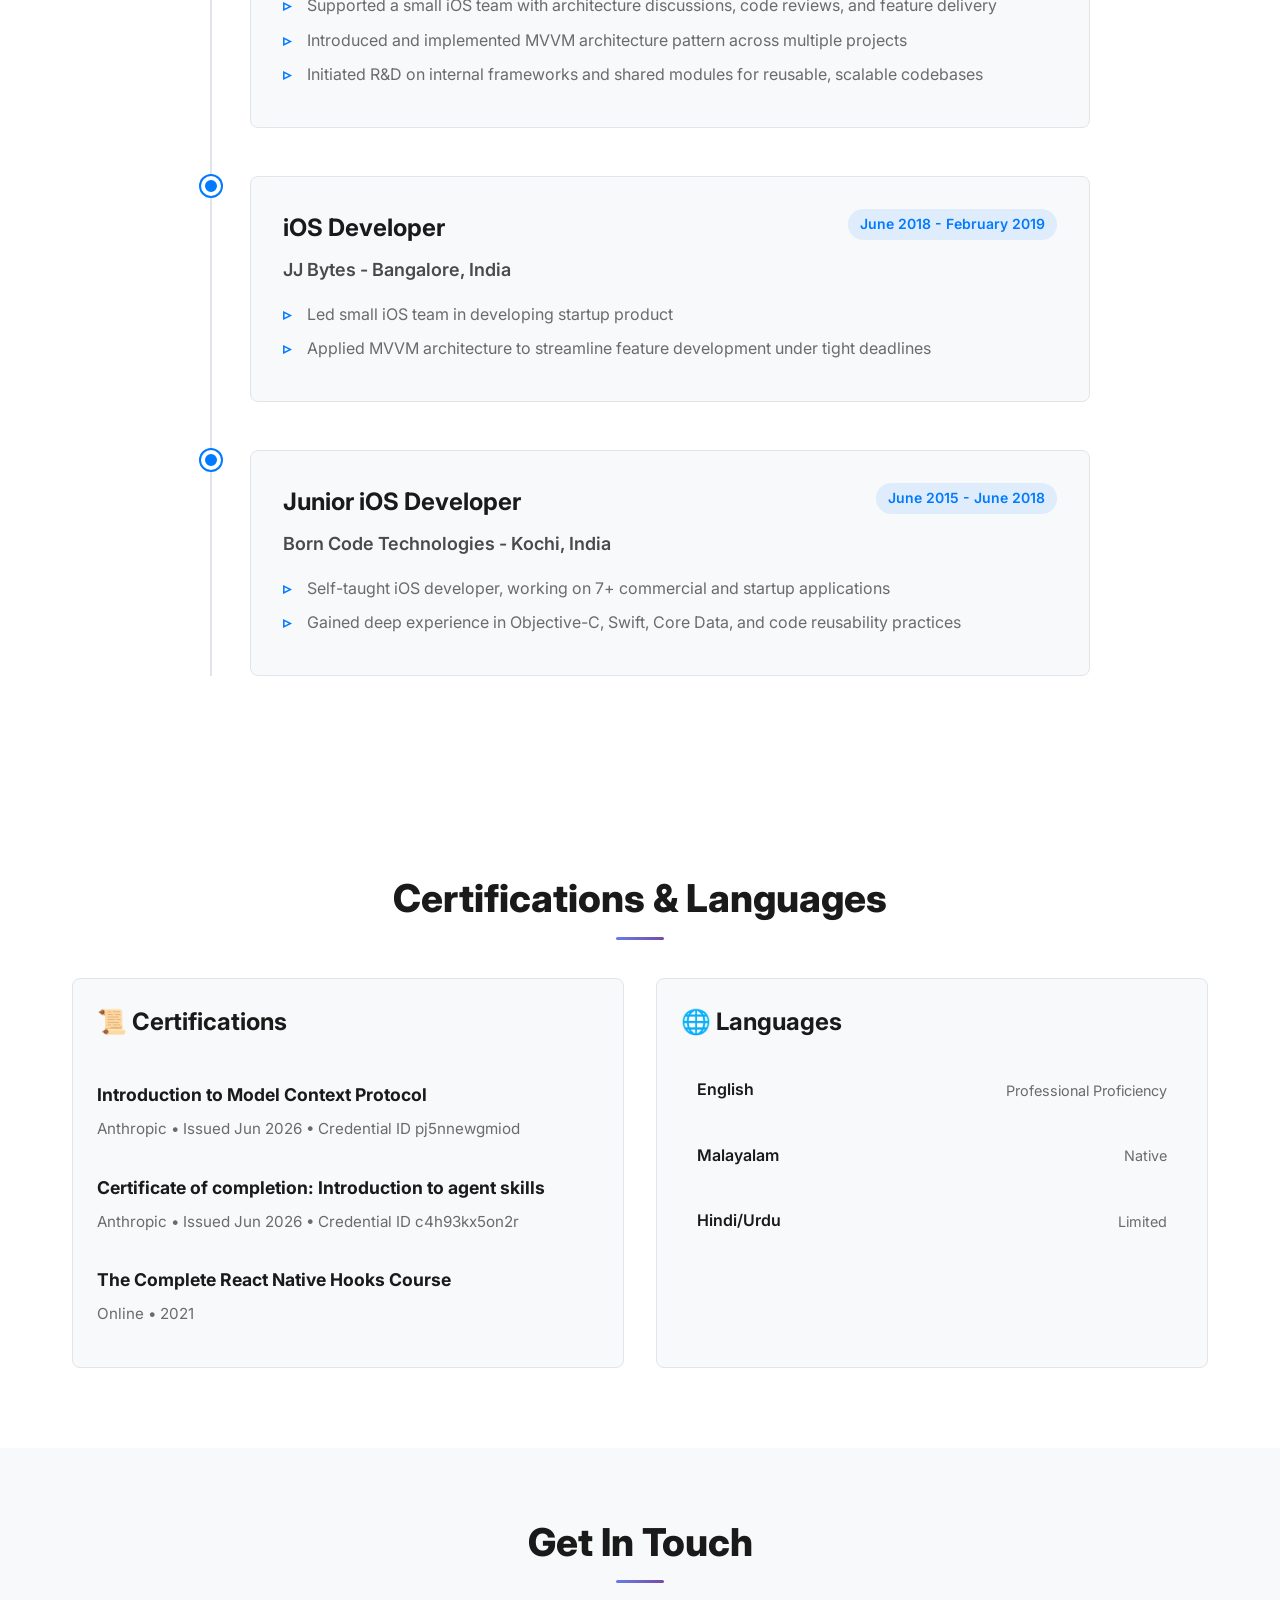
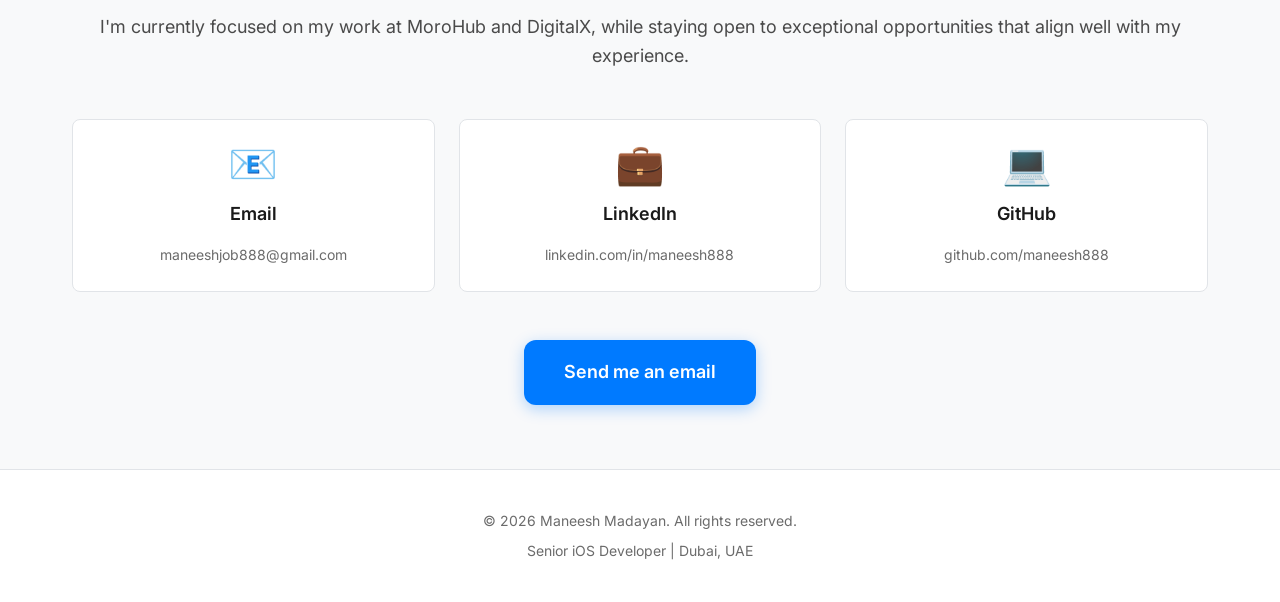
==== commit f44d663b: "Clarify LLM Gateway portfolio page" ====
--- a/index.html
+++ b/index.html
@@ -262,7 +262,7 @@
 
                 <article class="project-card portfolio-project">
                     <div class="project-header">
-                        <h3>Open Keyboard + LLM Gateway</h3>
+                        <h3>LLM Gateway</h3>
                         <span class="project-badge portfolio-badge">AI Backend</span>
                     </div>
                     <p class="project-org">Self-hostable backend for AI writing tools</p>
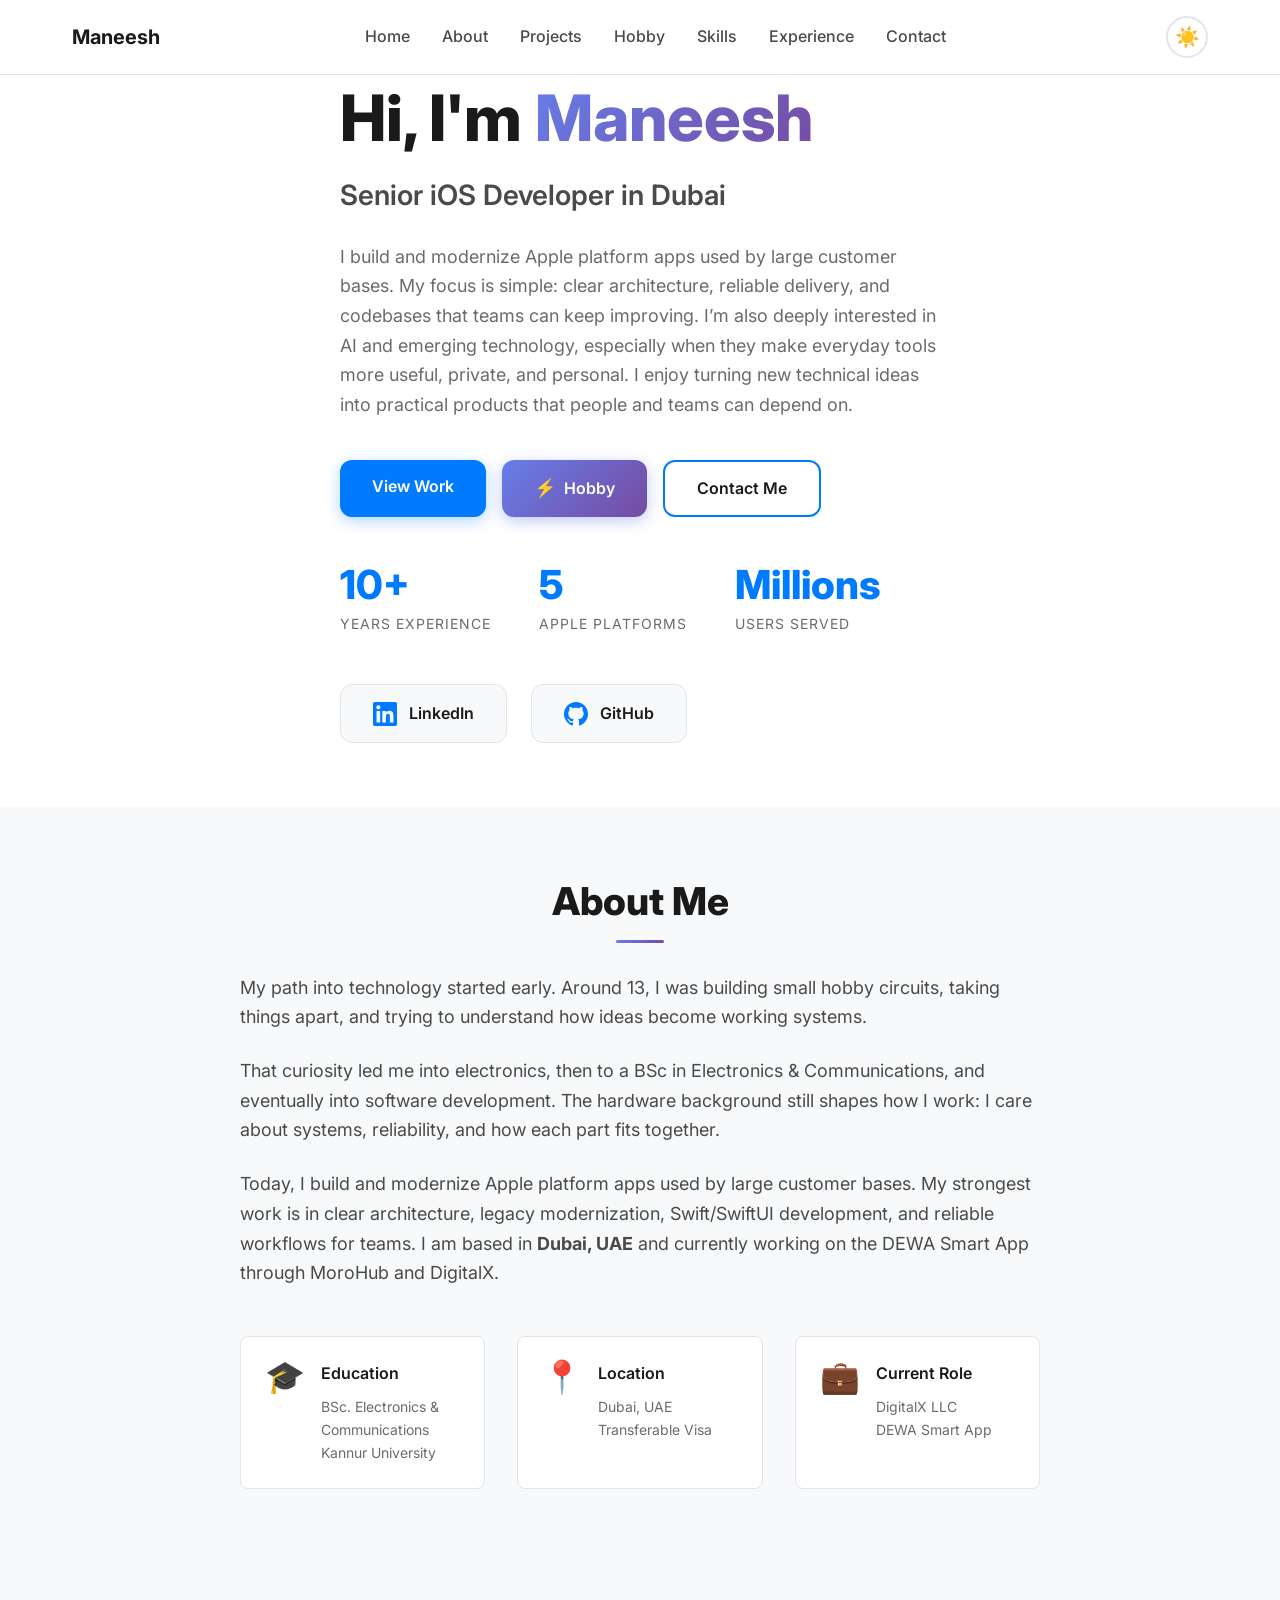
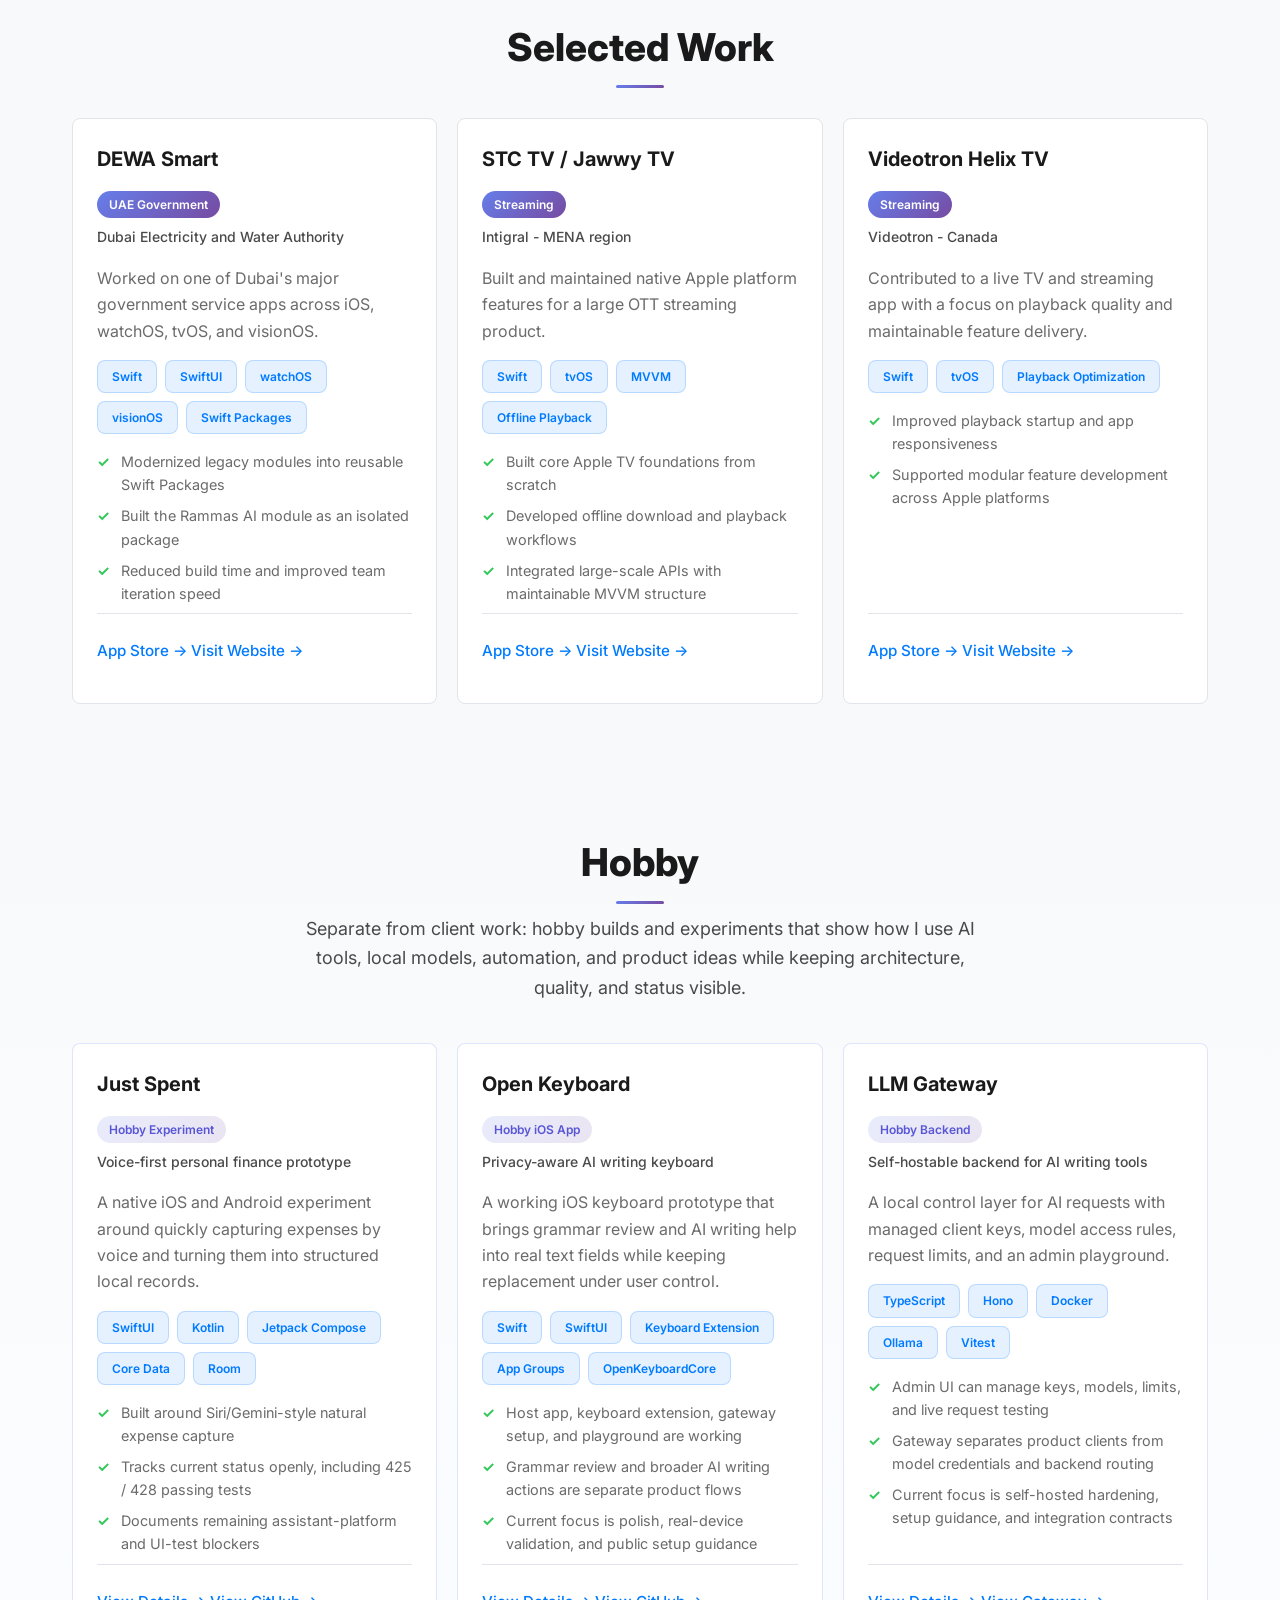
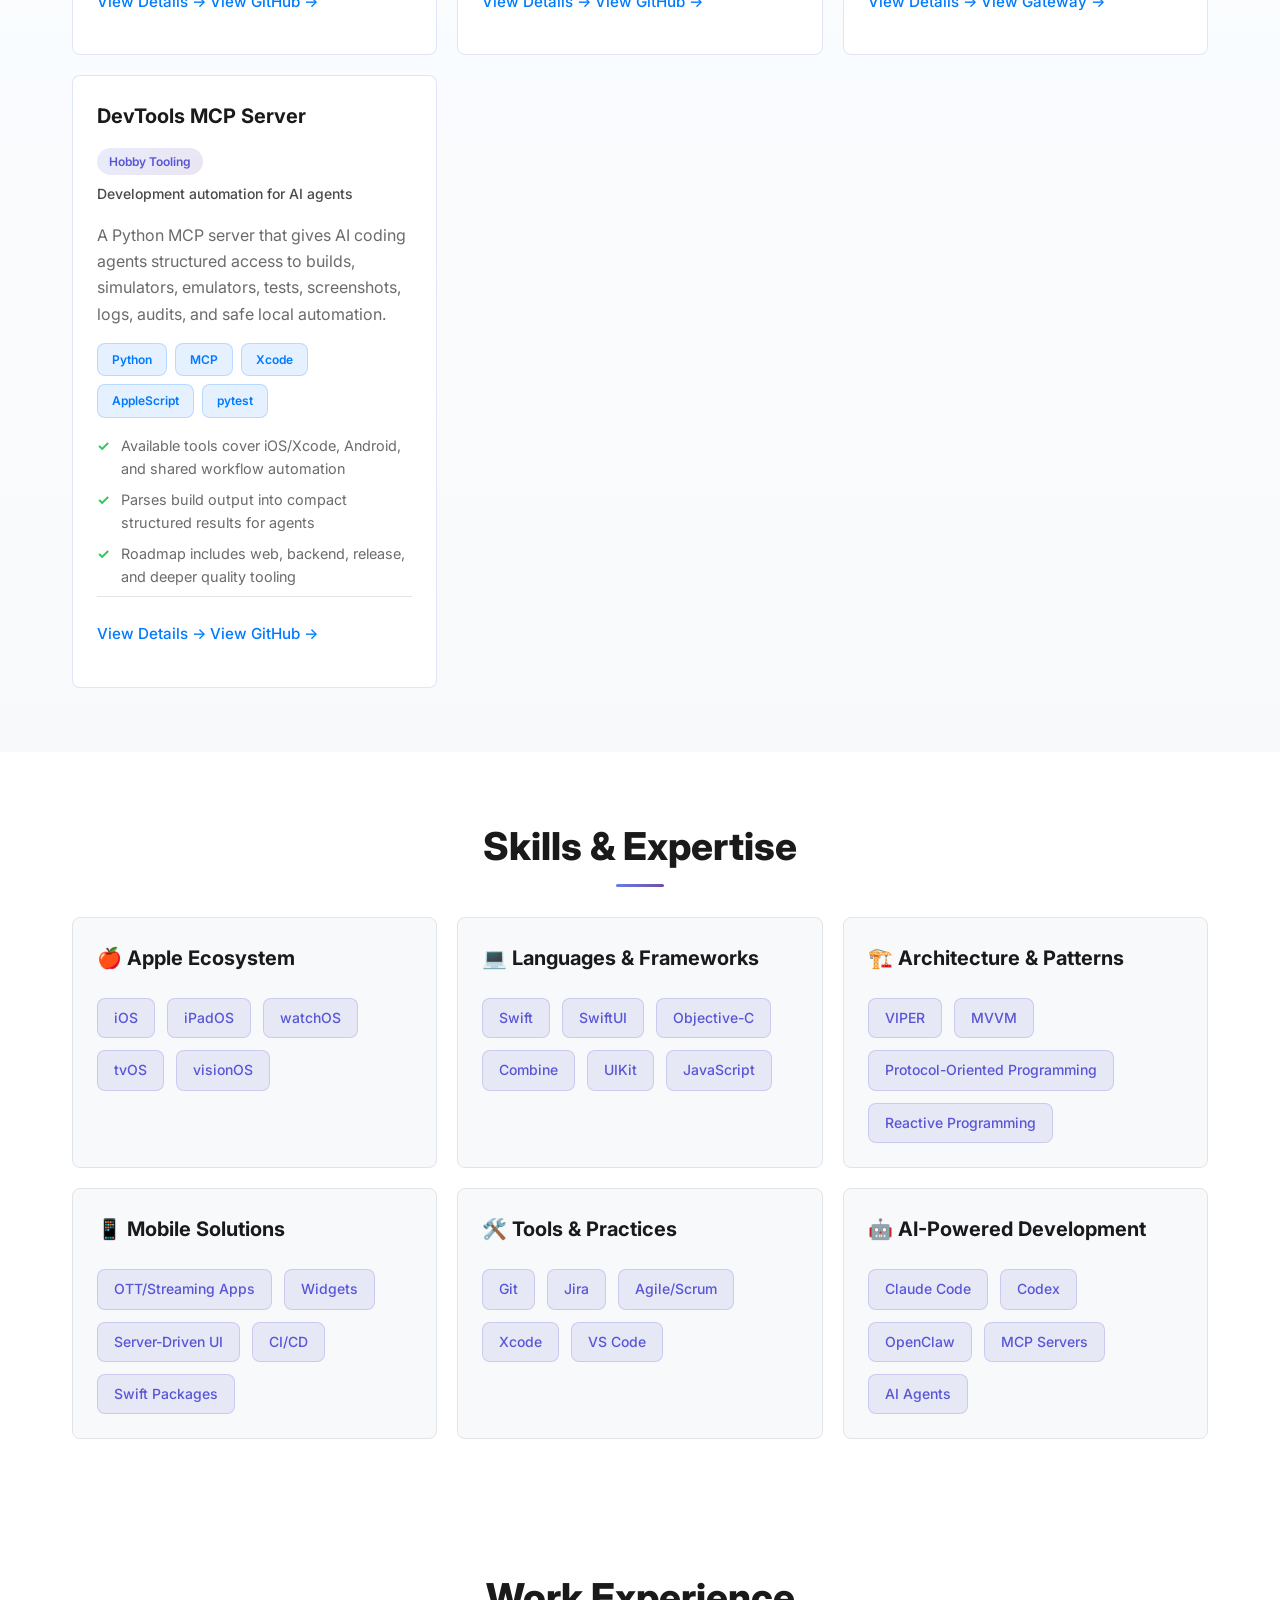
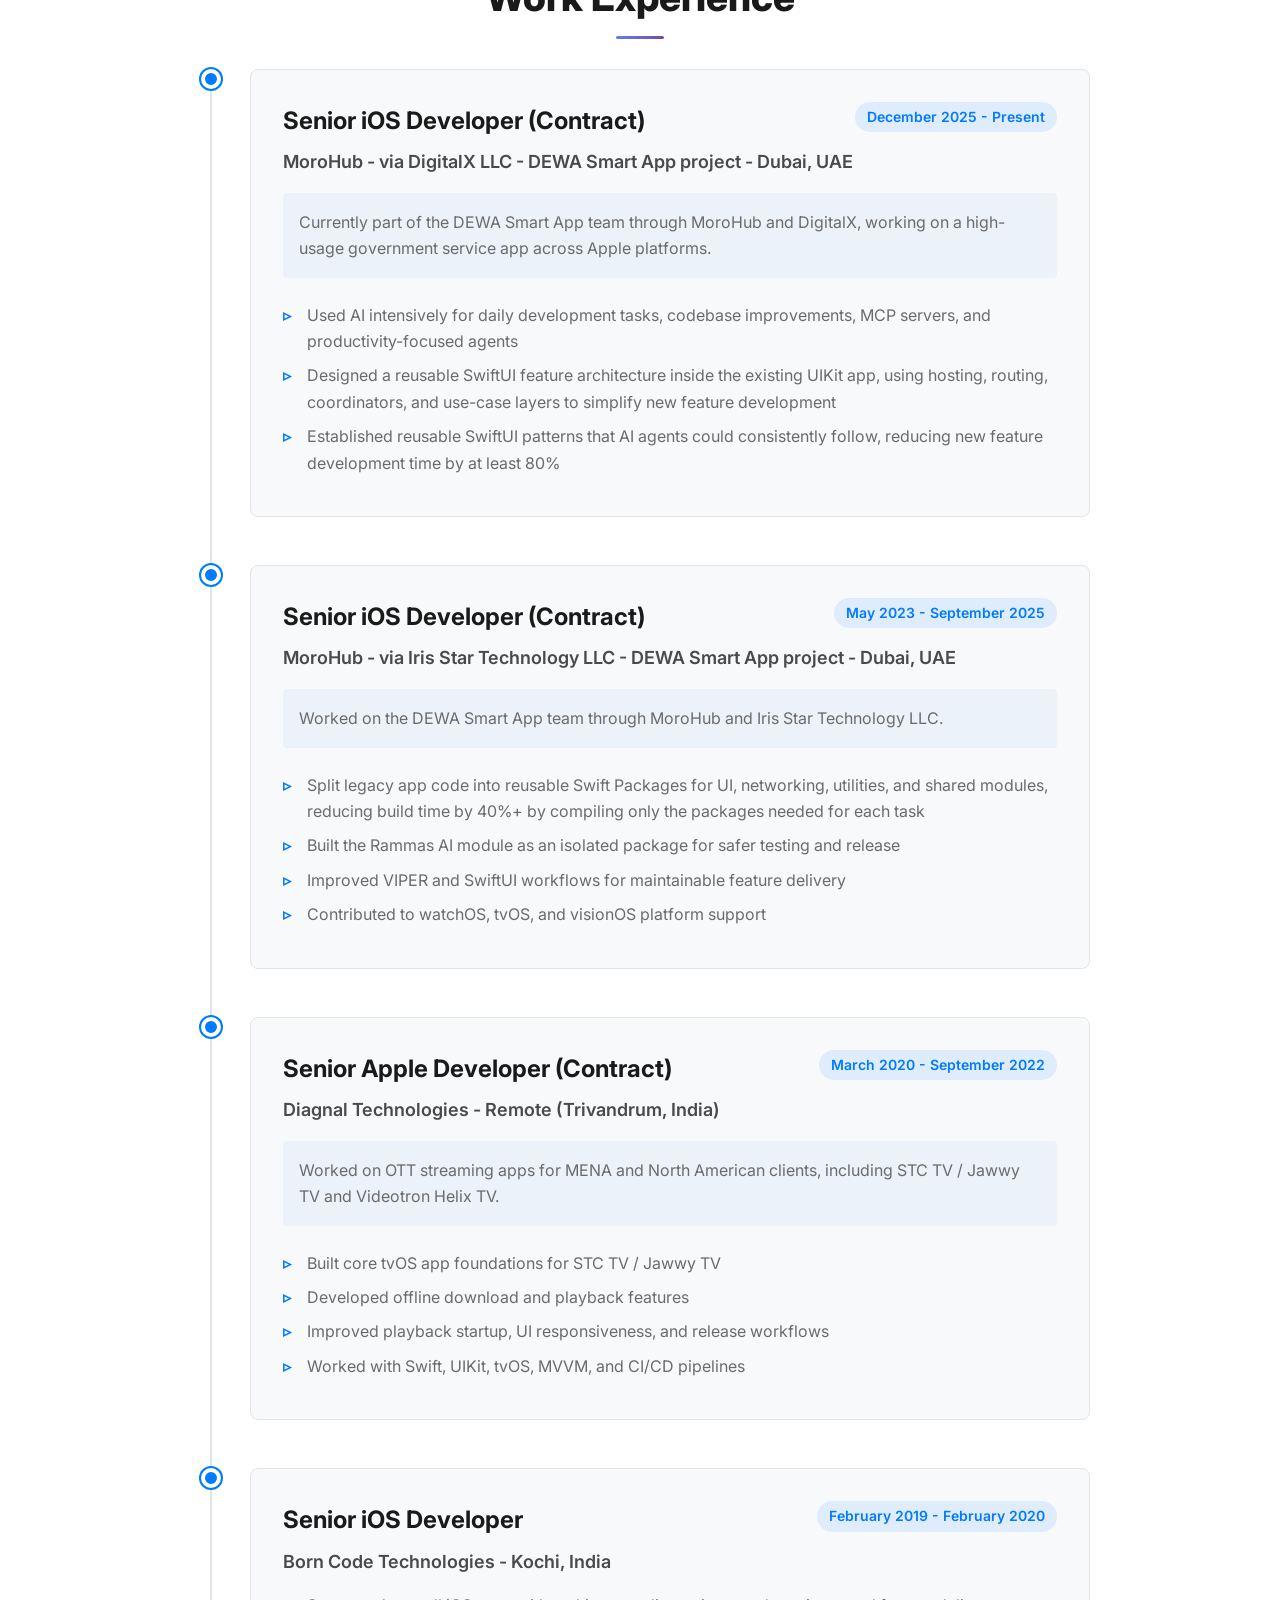
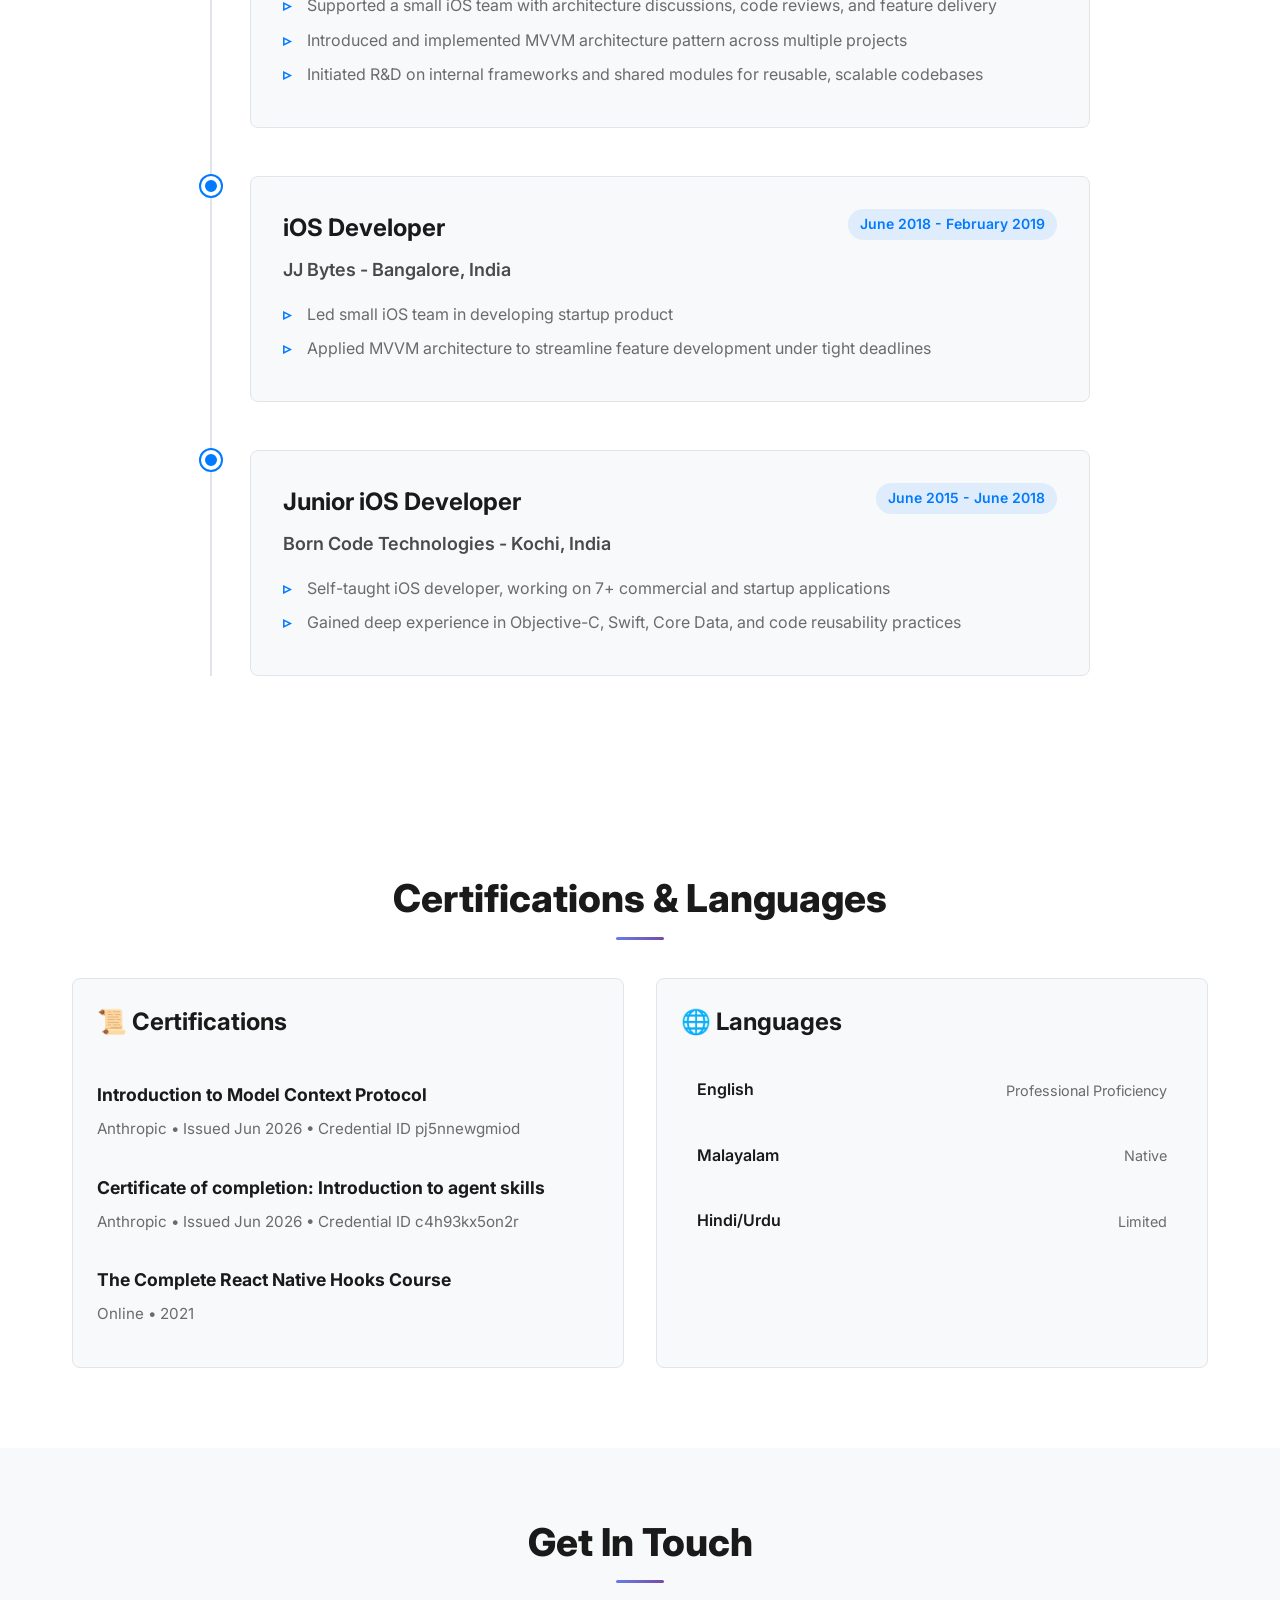
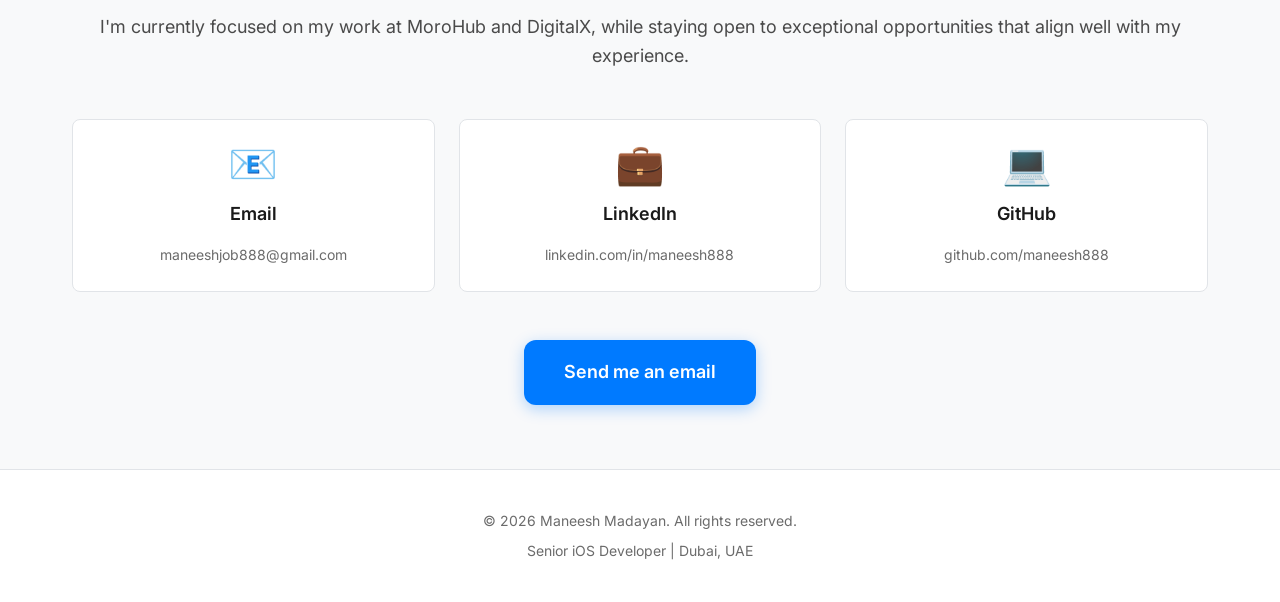
==== commit 79ff2ebb: "Label AI portfolio work as hobby" ====
--- a/index.html
+++ b/index.html
@@ -19,7 +19,7 @@
                 <li><a href="#home" class="nav-link">Home</a></li>
                 <li><a href="#about" class="nav-link">About</a></li>
                 <li><a href="#projects" class="nav-link">Projects</a></li>
-                <li><a href="#portfolio" class="nav-link">AI Portfolio</a></li>
+                <li><a href="#portfolio" class="nav-link">Hobby</a></li>
                 <li><a href="#skills" class="nav-link">Skills</a></li>
                 <li><a href="#experience" class="nav-link">Experience</a></li>
                 <li><a href="#contact" class="nav-link">Contact</a></li>
@@ -49,7 +49,7 @@
                     <a href="#projects" class="btn btn-primary">View Work</a>
                     <a href="#portfolio" class="btn btn-portfolio">
                         <span class="portfolio-icon">⚡</span>
-                        AI Portfolio
+                        Hobby
                     </a>
                     <a href="#contact" class="btn btn-secondary">Contact Me</a>
                 </div>
@@ -206,14 +206,14 @@
 
     <section id="portfolio" class="ai-portfolio">
         <div class="container">
-            <h2 class="section-title">AI Portfolio</h2>
-            <p class="portfolio-lead">Separate from client work: projects that show how I use AI tools, local models, automation, and product experiments while keeping architecture, quality, and status visible.</p>
+            <h2 class="section-title">Hobby</h2>
+            <p class="portfolio-lead">Separate from client work: hobby builds and experiments that show how I use AI tools, local models, automation, and product ideas while keeping architecture, quality, and status visible.</p>
 
             <div class="projects-grid">
                 <article class="project-card portfolio-project">
                     <div class="project-header">
                         <h3>Just Spent</h3>
-                        <span class="project-badge portfolio-badge">AI Experiment</span>
+                        <span class="project-badge portfolio-badge">Hobby Experiment</span>
                     </div>
                     <p class="project-org">Voice-first personal finance prototype</p>
                     <p class="project-description">A native iOS and Android experiment around quickly capturing expenses by voice and turning them into structured local records.</p>
@@ -238,7 +238,7 @@
                 <article class="project-card portfolio-project">
                     <div class="project-header">
                         <h3>Open Keyboard</h3>
-                        <span class="project-badge portfolio-badge">AI iOS App</span>
+                        <span class="project-badge portfolio-badge">Hobby iOS App</span>
                     </div>
                     <p class="project-org">Privacy-aware AI writing keyboard</p>
                     <p class="project-description">A working iOS keyboard prototype that brings grammar review and AI writing help into real text fields while keeping replacement under user control.</p>
@@ -263,7 +263,7 @@
                 <article class="project-card portfolio-project">
                     <div class="project-header">
                         <h3>LLM Gateway</h3>
-                        <span class="project-badge portfolio-badge">AI Backend</span>
+                        <span class="project-badge portfolio-badge">Hobby Backend</span>
                     </div>
                     <p class="project-org">Self-hostable backend for AI writing tools</p>
                     <p class="project-description">A local control layer for AI requests with managed client keys, model access rules, request limits, and an admin playground.</p>
@@ -288,7 +288,7 @@
                 <article class="project-card portfolio-project">
                     <div class="project-header">
                         <h3>DevTools MCP Server</h3>
-                        <span class="project-badge portfolio-badge">MCP Server</span>
+                        <span class="project-badge portfolio-badge">Hobby Tooling</span>
                     </div>
                     <p class="project-org">Development automation for AI agents</p>
                     <p class="project-description">A Python MCP server that gives AI coding agents structured access to builds, simulators, emulators, tests, screenshots, logs, audits, and safe local automation.</p>
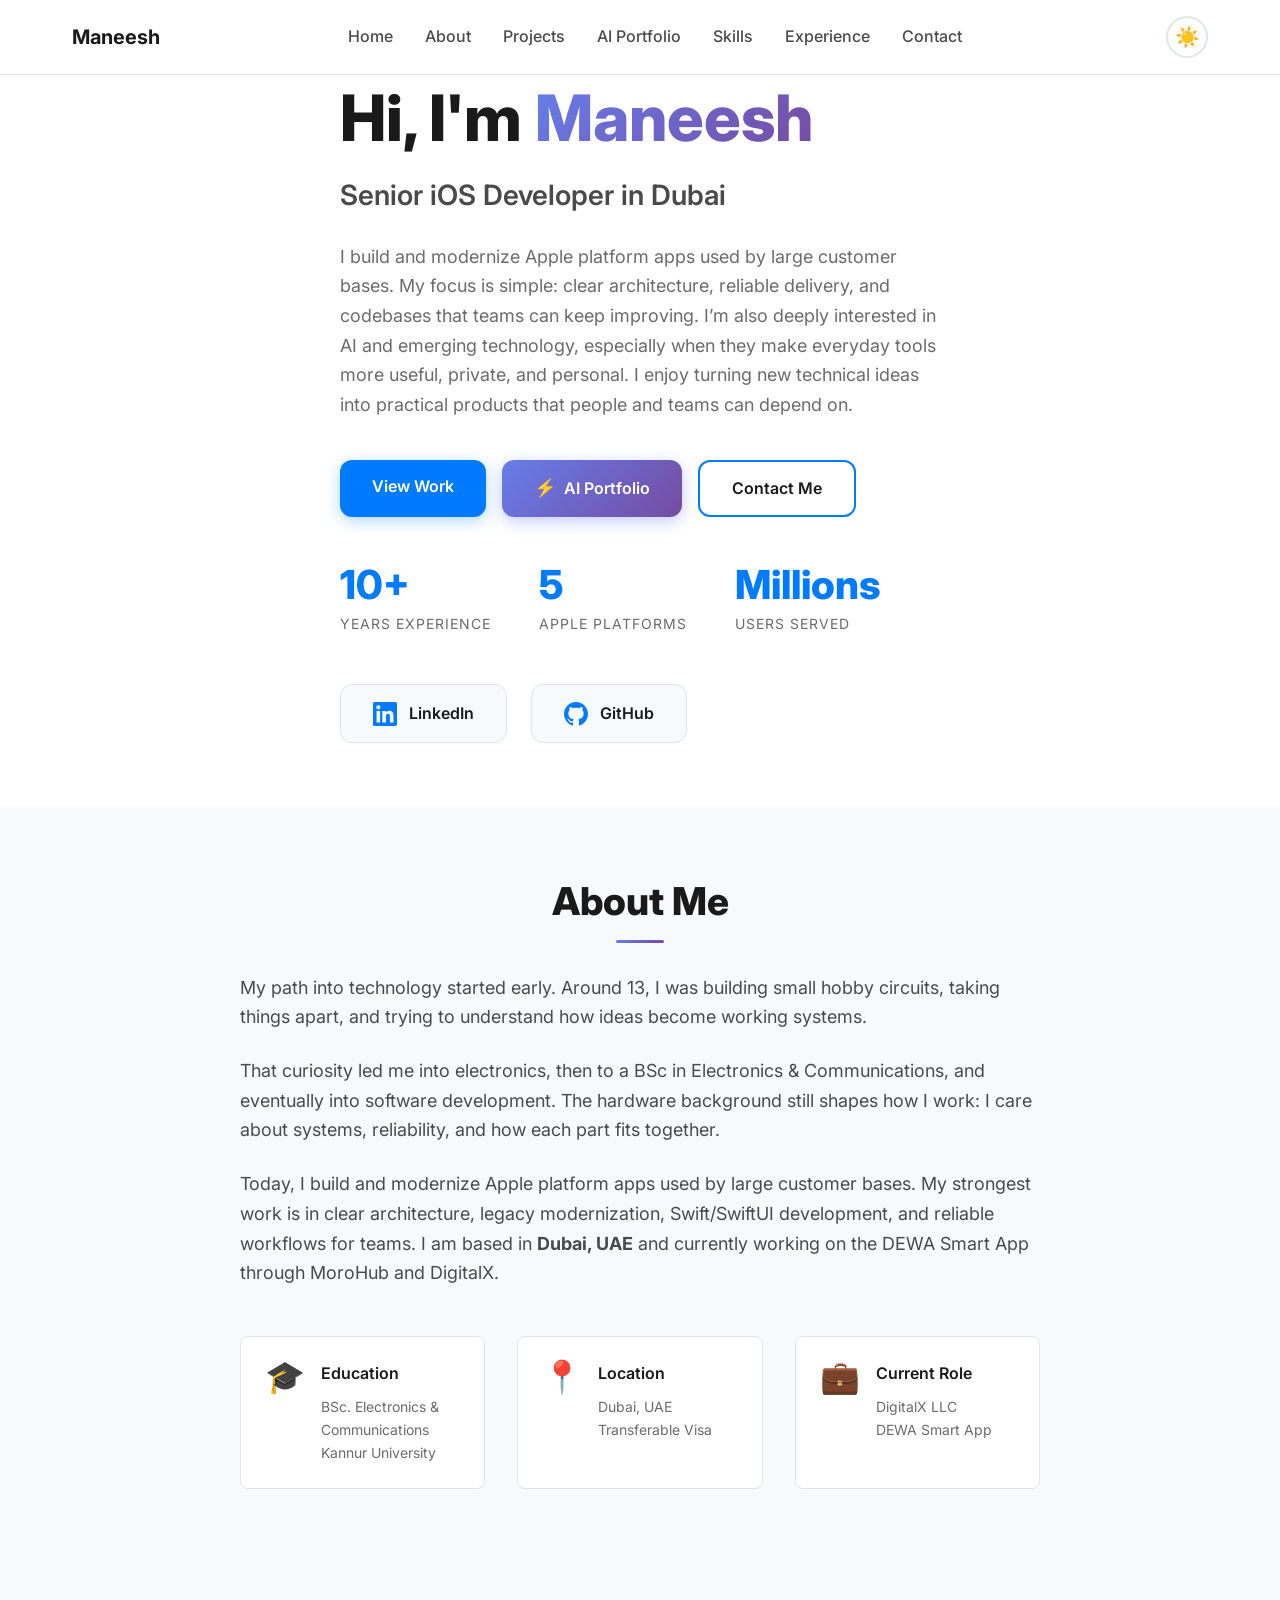
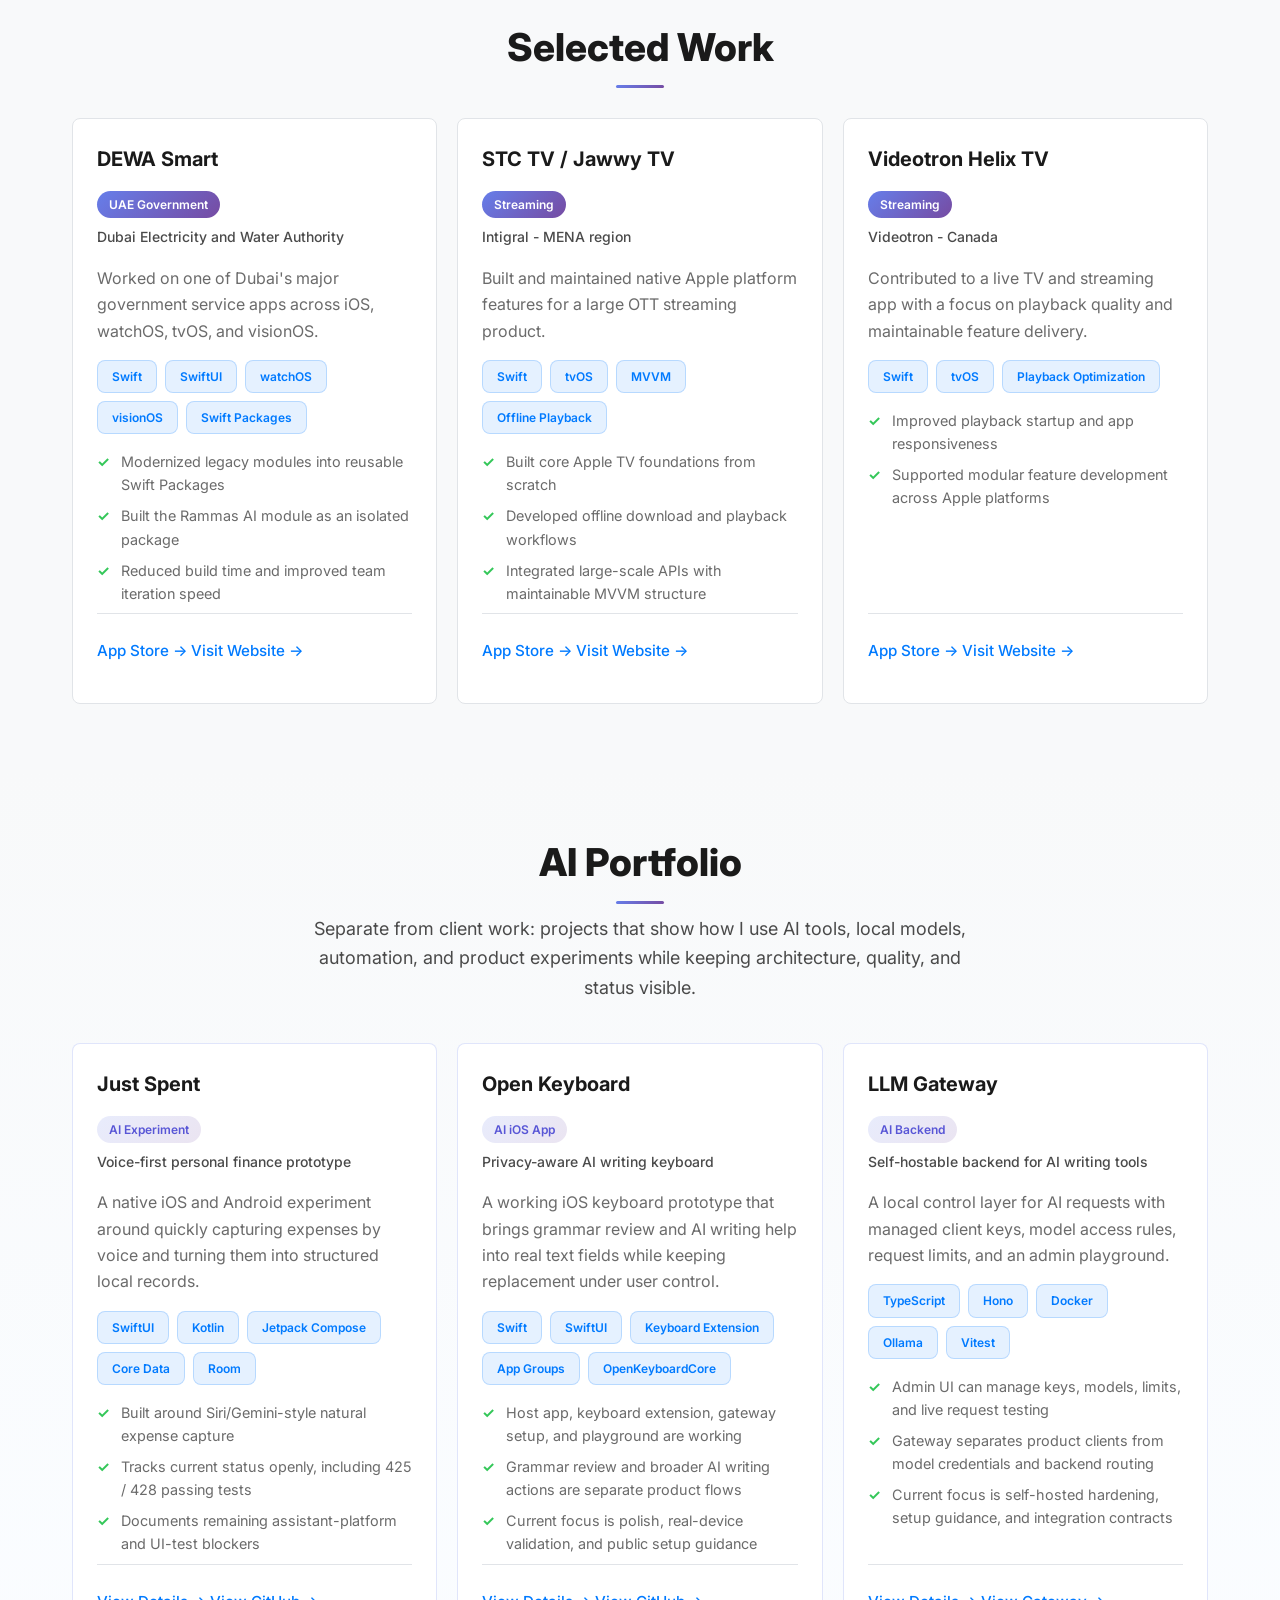
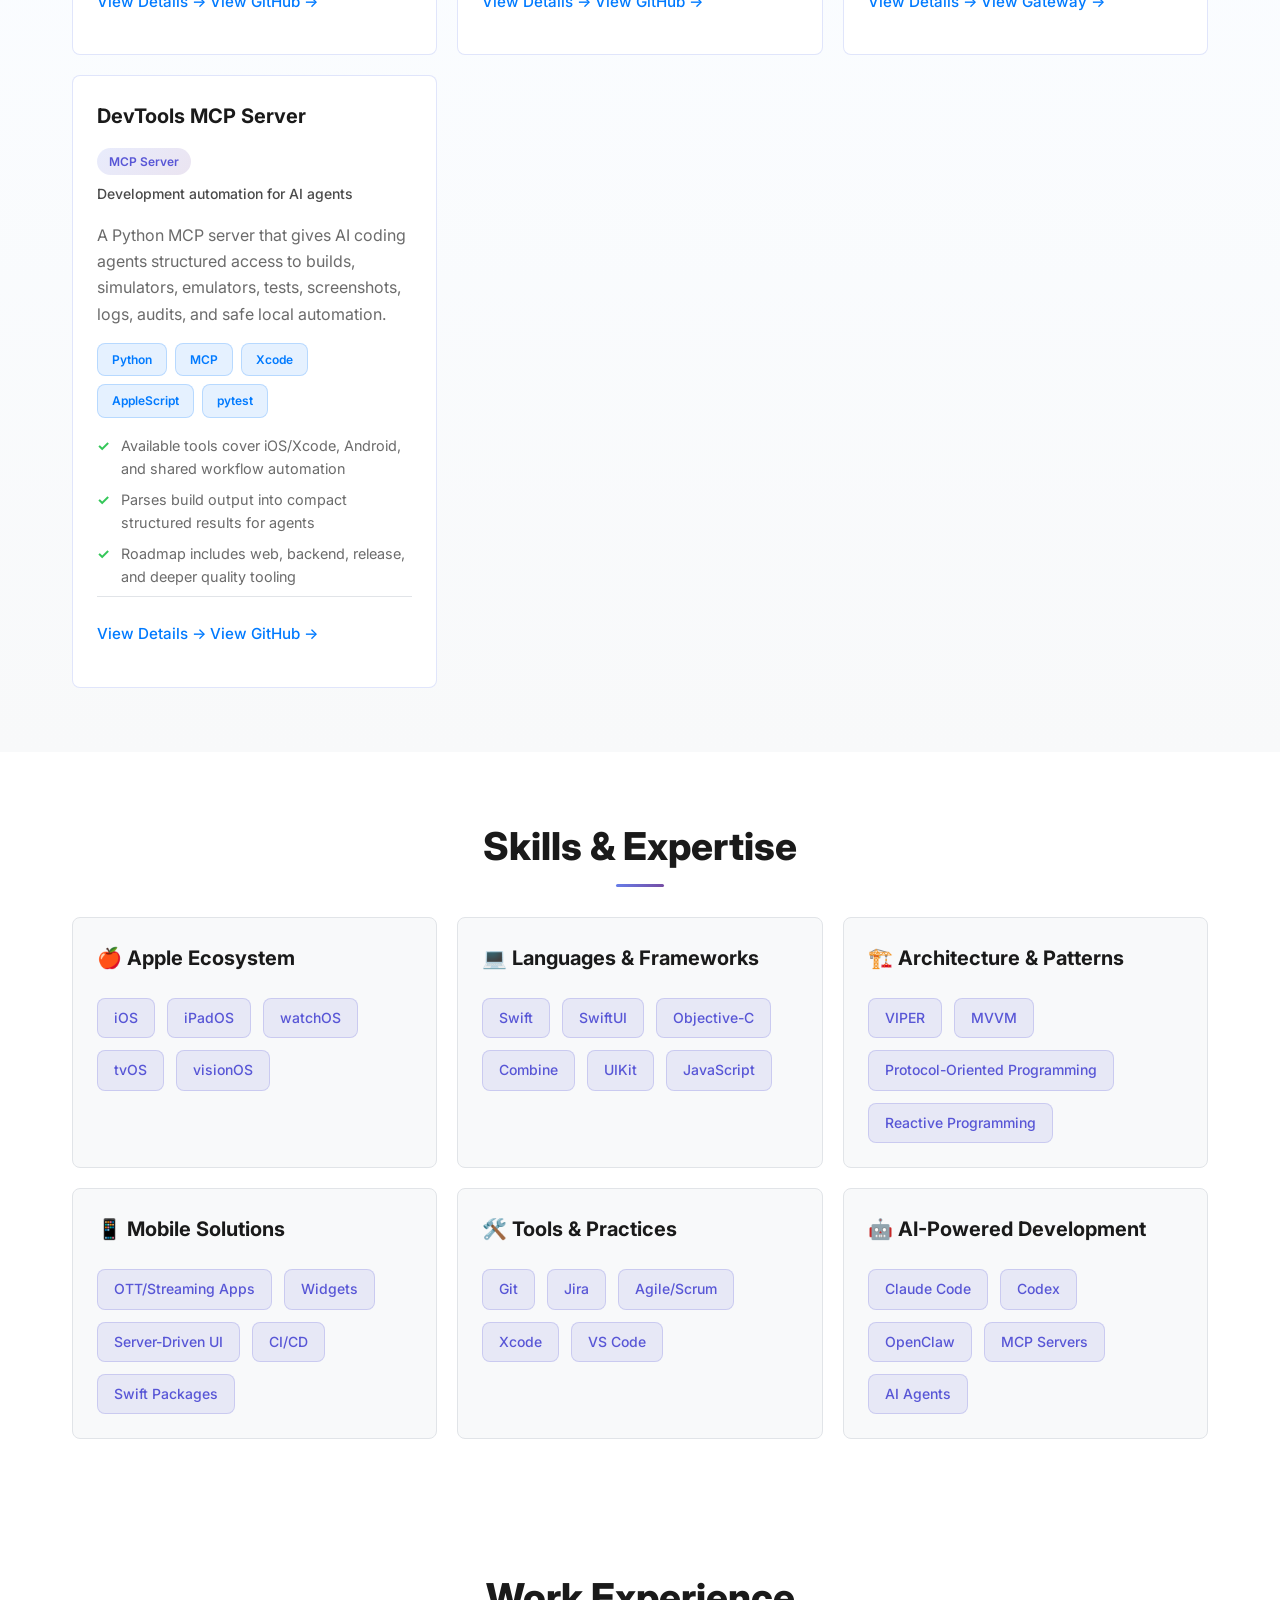
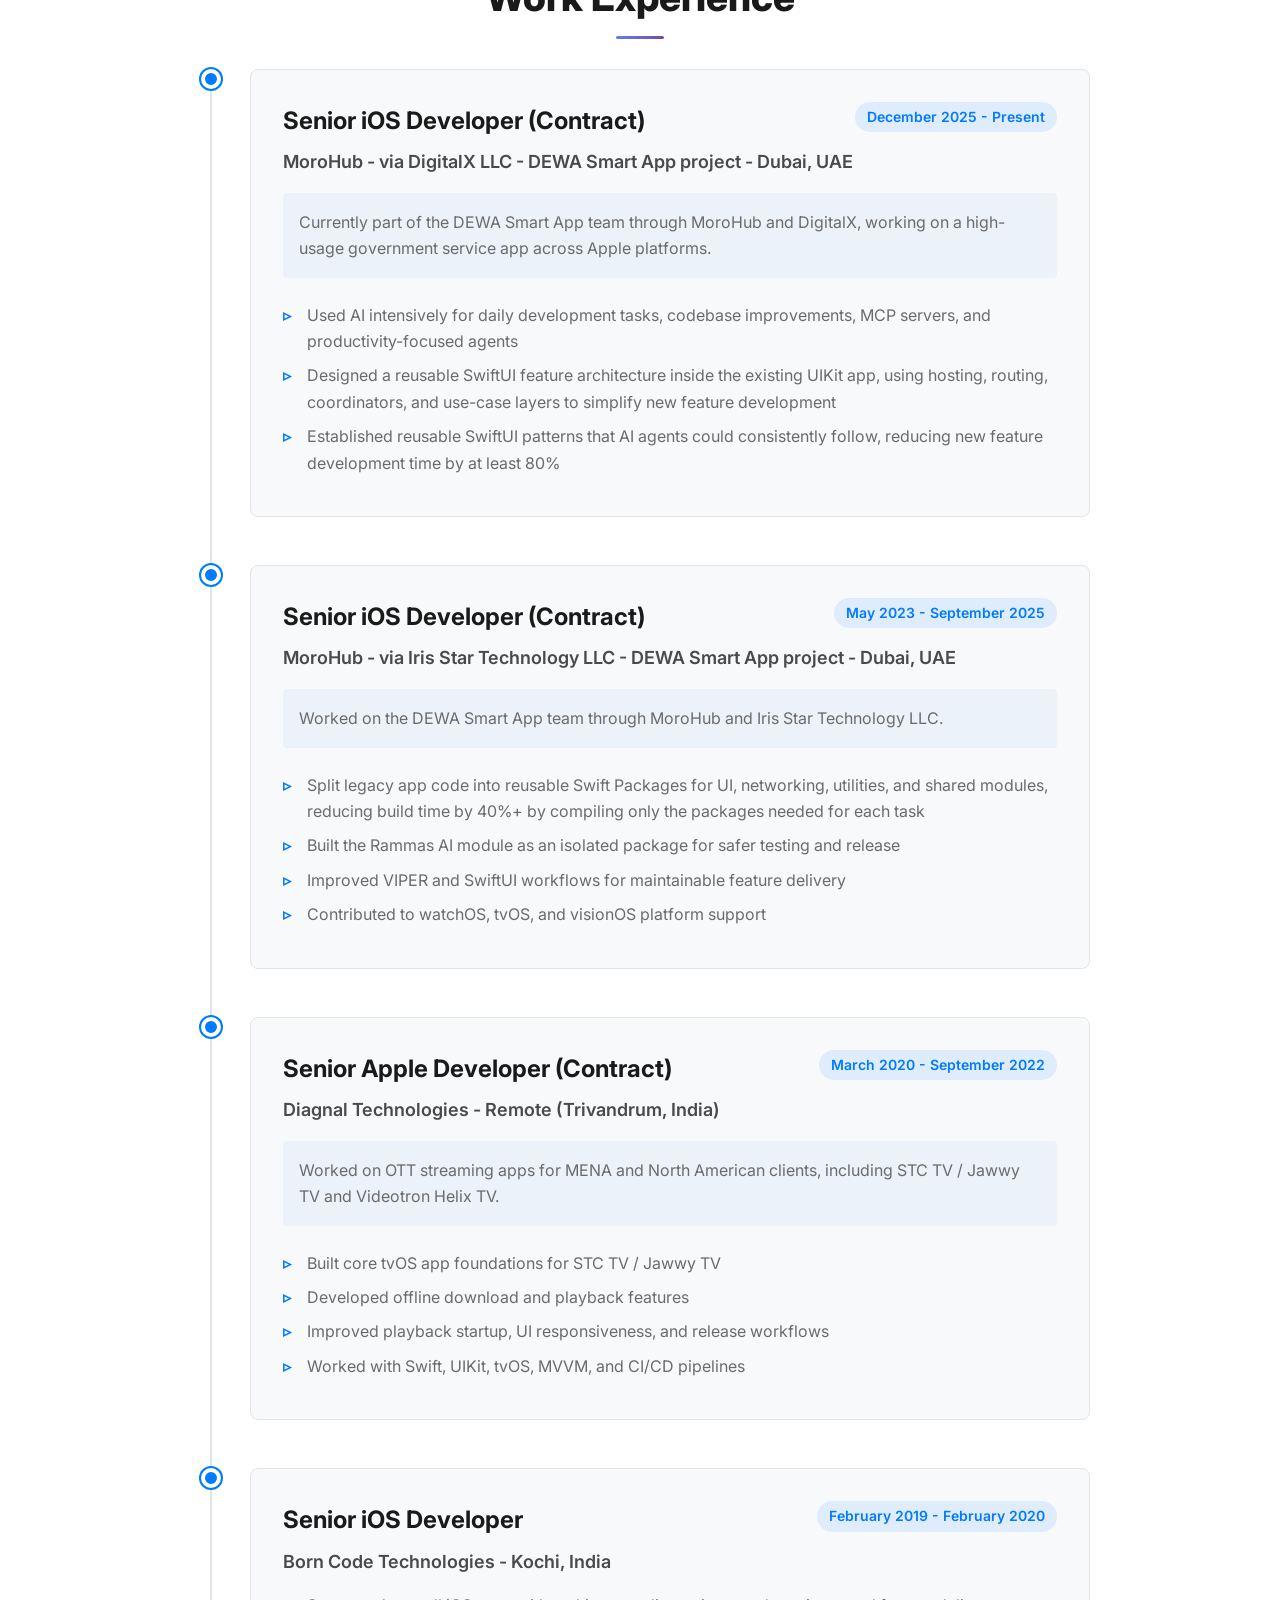
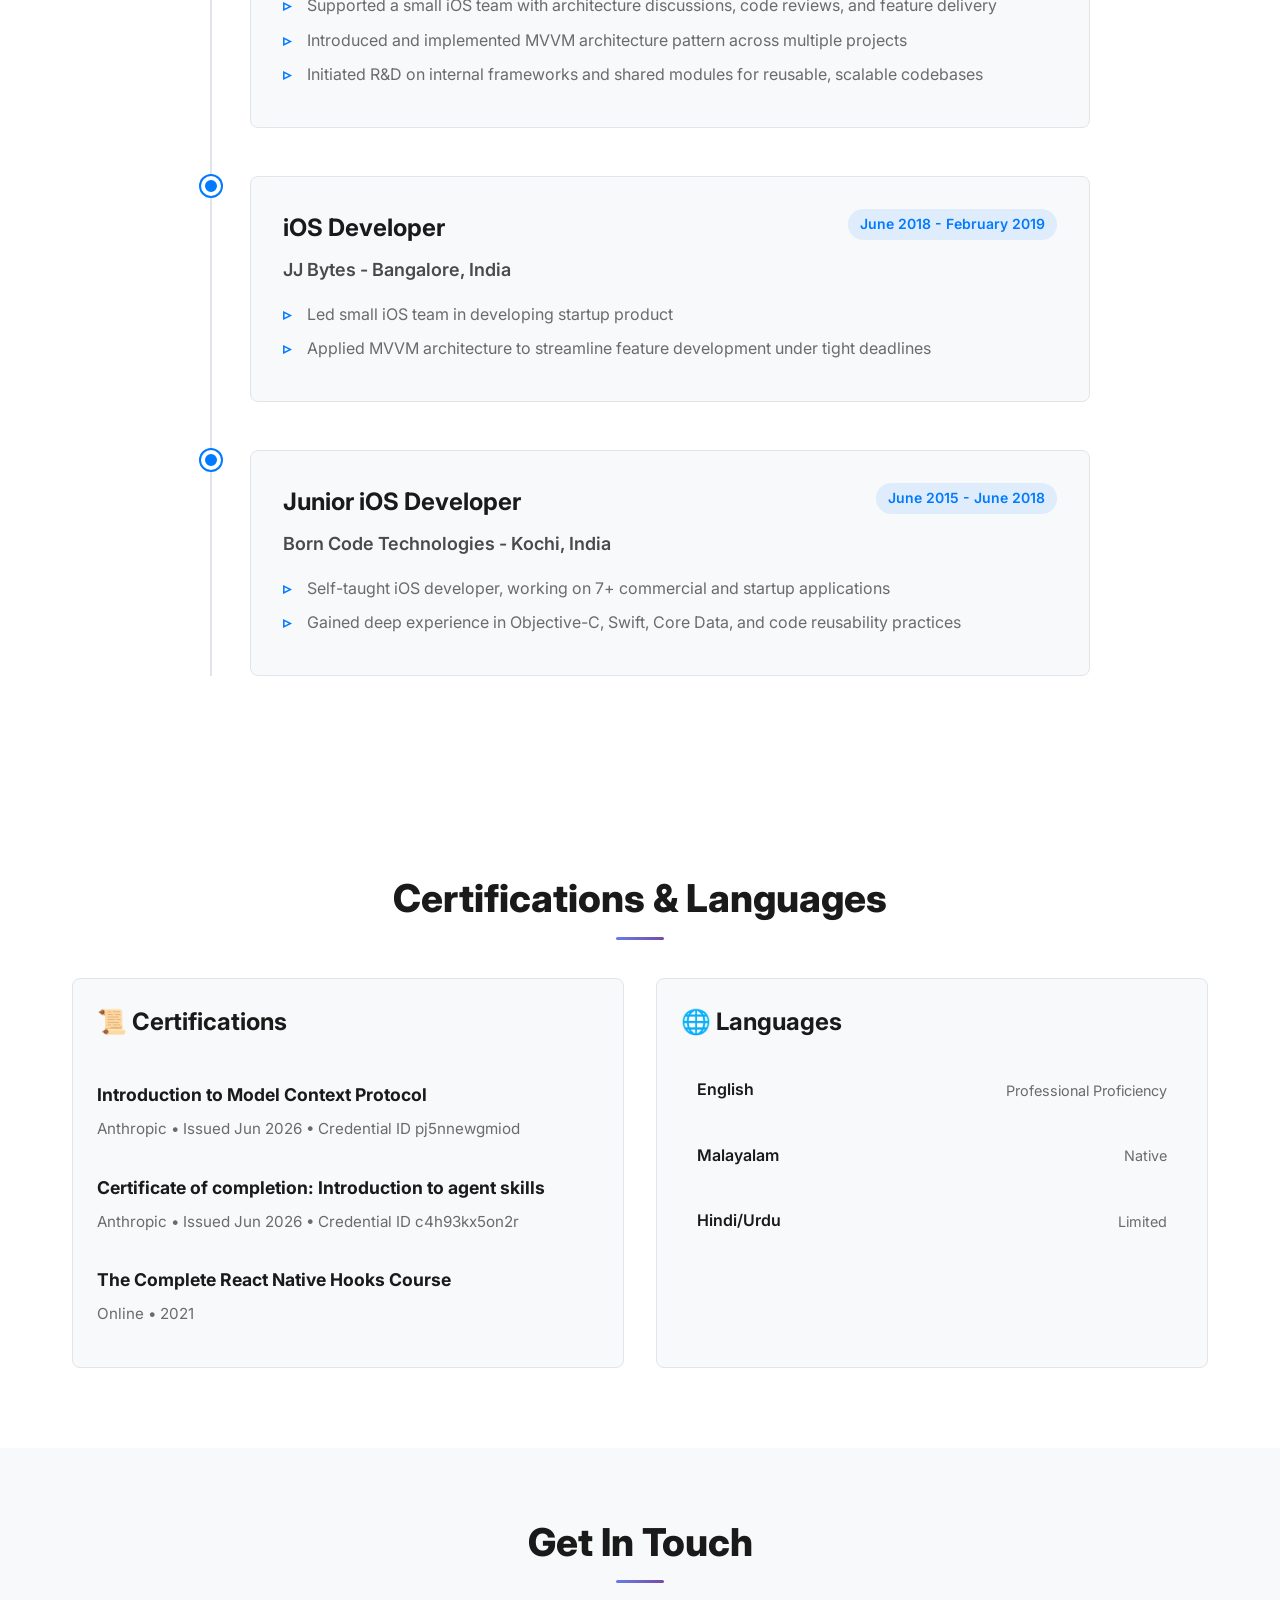
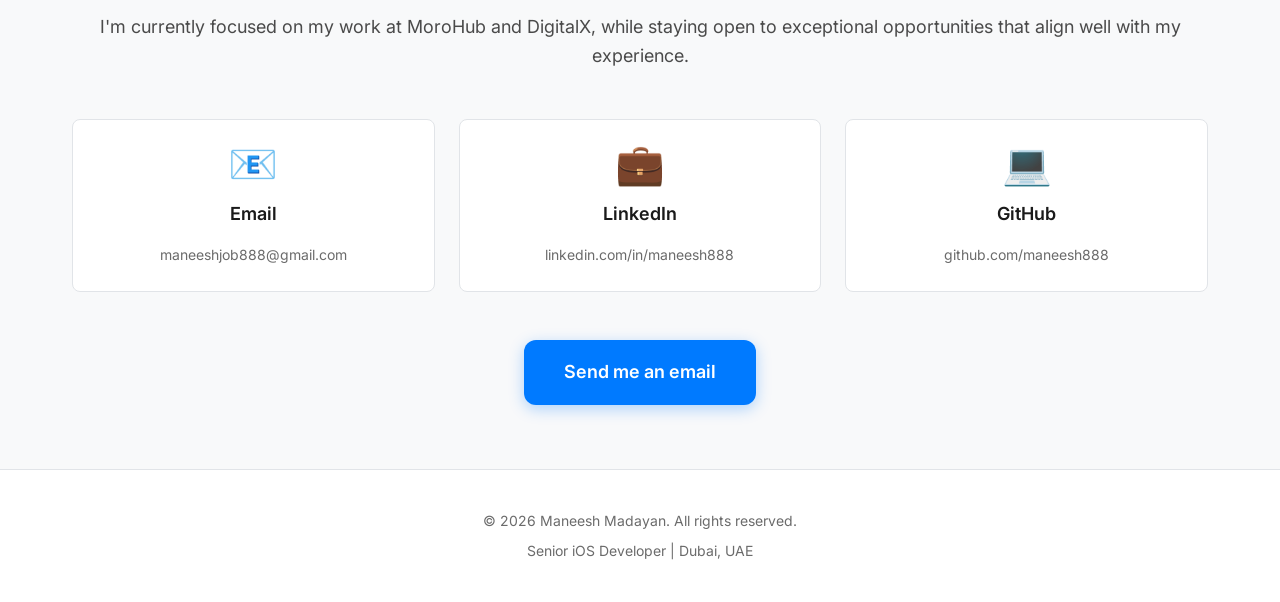
==== commit 4b714a09: "Revert "Label AI portfolio work as hobby" This reverts commit 79ff2ebb6661d5921ce4c685217be85083d16f" ====
--- a/index.html
+++ b/index.html
@@ -19,7 +19,7 @@
                 <li><a href="#home" class="nav-link">Home</a></li>
                 <li><a href="#about" class="nav-link">About</a></li>
                 <li><a href="#projects" class="nav-link">Projects</a></li>
-                <li><a href="#portfolio" class="nav-link">Hobby</a></li>
+                <li><a href="#portfolio" class="nav-link">AI Portfolio</a></li>
                 <li><a href="#skills" class="nav-link">Skills</a></li>
                 <li><a href="#experience" class="nav-link">Experience</a></li>
                 <li><a href="#contact" class="nav-link">Contact</a></li>
@@ -49,7 +49,7 @@
                     <a href="#projects" class="btn btn-primary">View Work</a>
                     <a href="#portfolio" class="btn btn-portfolio">
                         <span class="portfolio-icon">⚡</span>
-                        Hobby
+                        AI Portfolio
                     </a>
                     <a href="#contact" class="btn btn-secondary">Contact Me</a>
                 </div>
@@ -206,14 +206,14 @@
 
     <section id="portfolio" class="ai-portfolio">
         <div class="container">
-            <h2 class="section-title">Hobby</h2>
-            <p class="portfolio-lead">Separate from client work: hobby builds and experiments that show how I use AI tools, local models, automation, and product ideas while keeping architecture, quality, and status visible.</p>
+            <h2 class="section-title">AI Portfolio</h2>
+            <p class="portfolio-lead">Separate from client work: projects that show how I use AI tools, local models, automation, and product experiments while keeping architecture, quality, and status visible.</p>
 
             <div class="projects-grid">
                 <article class="project-card portfolio-project">
                     <div class="project-header">
                         <h3>Just Spent</h3>
-                        <span class="project-badge portfolio-badge">Hobby Experiment</span>
+                        <span class="project-badge portfolio-badge">AI Experiment</span>
                     </div>
                     <p class="project-org">Voice-first personal finance prototype</p>
                     <p class="project-description">A native iOS and Android experiment around quickly capturing expenses by voice and turning them into structured local records.</p>
@@ -238,7 +238,7 @@
                 <article class="project-card portfolio-project">
                     <div class="project-header">
                         <h3>Open Keyboard</h3>
-                        <span class="project-badge portfolio-badge">Hobby iOS App</span>
+                        <span class="project-badge portfolio-badge">AI iOS App</span>
                     </div>
                     <p class="project-org">Privacy-aware AI writing keyboard</p>
                     <p class="project-description">A working iOS keyboard prototype that brings grammar review and AI writing help into real text fields while keeping replacement under user control.</p>
@@ -263,7 +263,7 @@
                 <article class="project-card portfolio-project">
                     <div class="project-header">
                         <h3>LLM Gateway</h3>
-                        <span class="project-badge portfolio-badge">Hobby Backend</span>
+                        <span class="project-badge portfolio-badge">AI Backend</span>
                     </div>
                     <p class="project-org">Self-hostable backend for AI writing tools</p>
                     <p class="project-description">A local control layer for AI requests with managed client keys, model access rules, request limits, and an admin playground.</p>
@@ -288,7 +288,7 @@
                 <article class="project-card portfolio-project">
                     <div class="project-header">
                         <h3>DevTools MCP Server</h3>
-                        <span class="project-badge portfolio-badge">Hobby Tooling</span>
+                        <span class="project-badge portfolio-badge">MCP Server</span>
                     </div>
                     <p class="project-org">Development automation for AI agents</p>
                     <p class="project-description">A Python MCP server that gives AI coding agents structured access to builds, simulators, emulators, tests, screenshots, logs, audits, and safe local automation.</p>
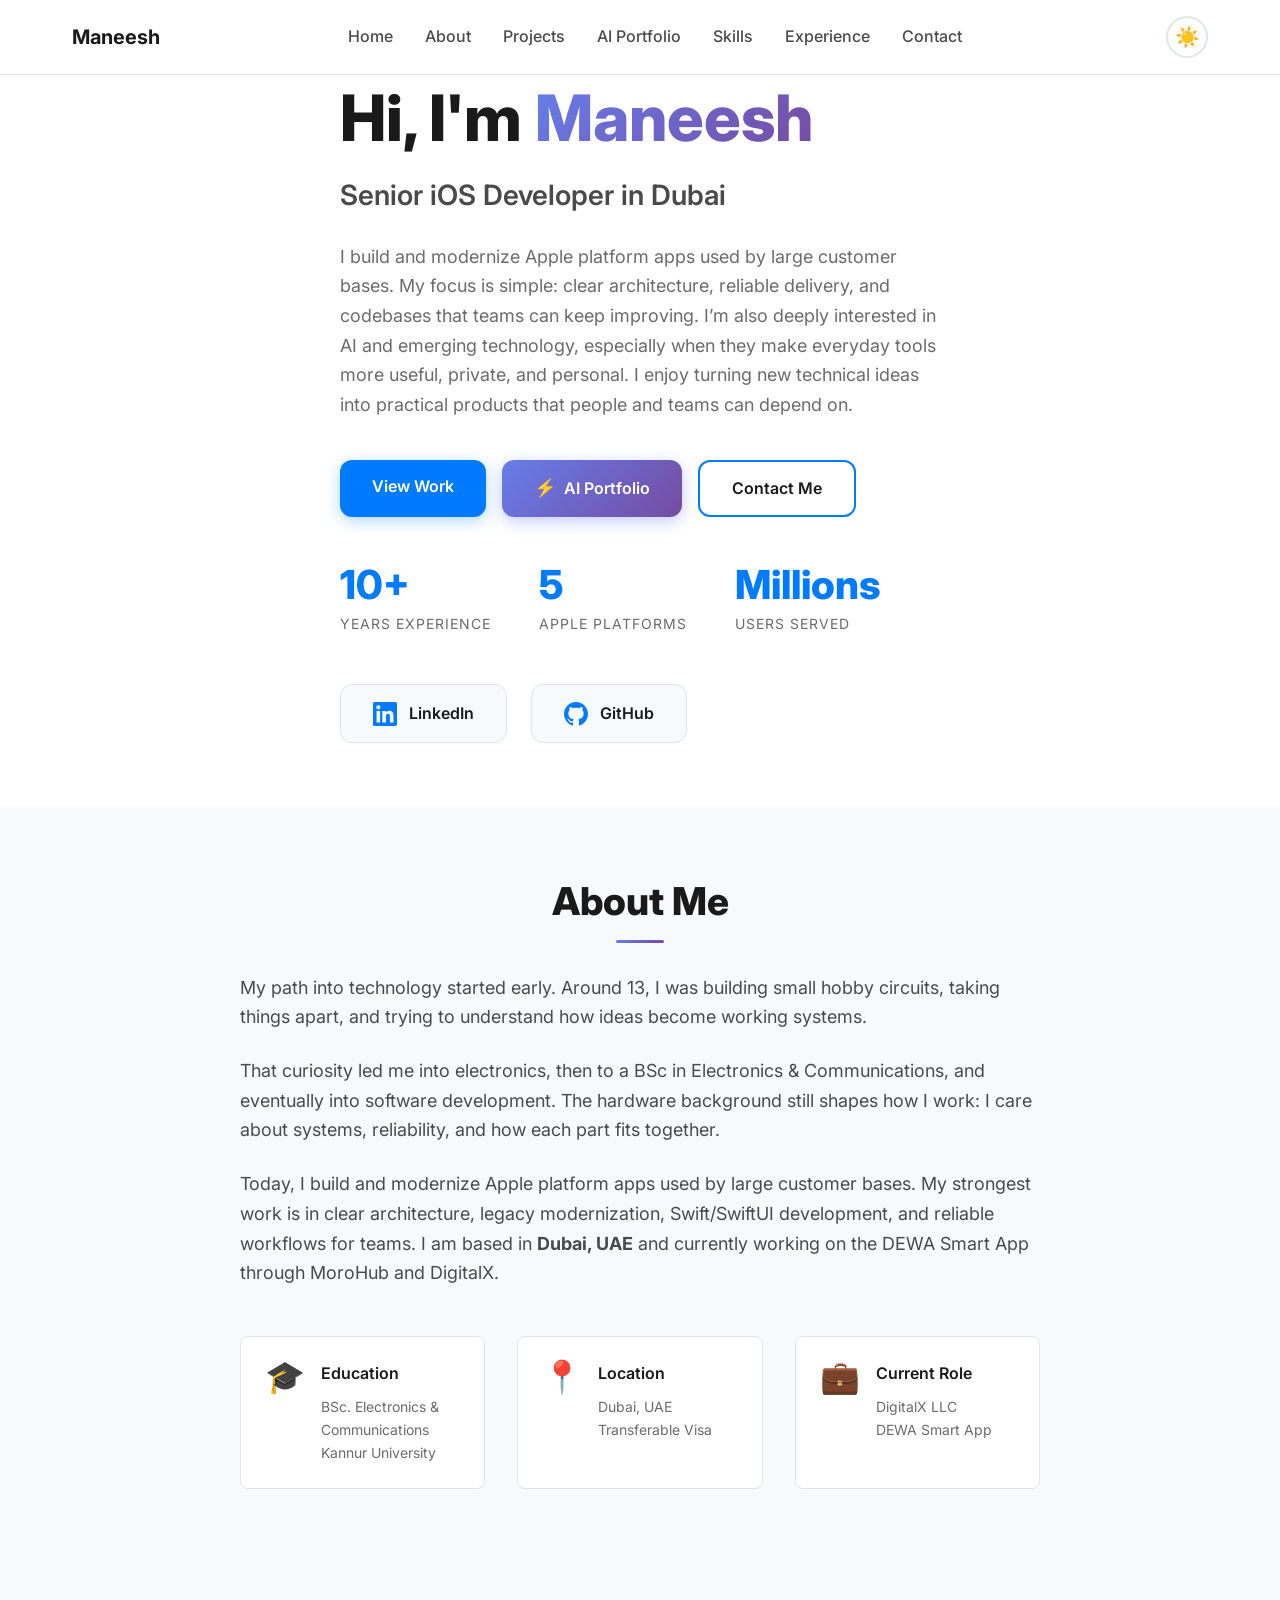
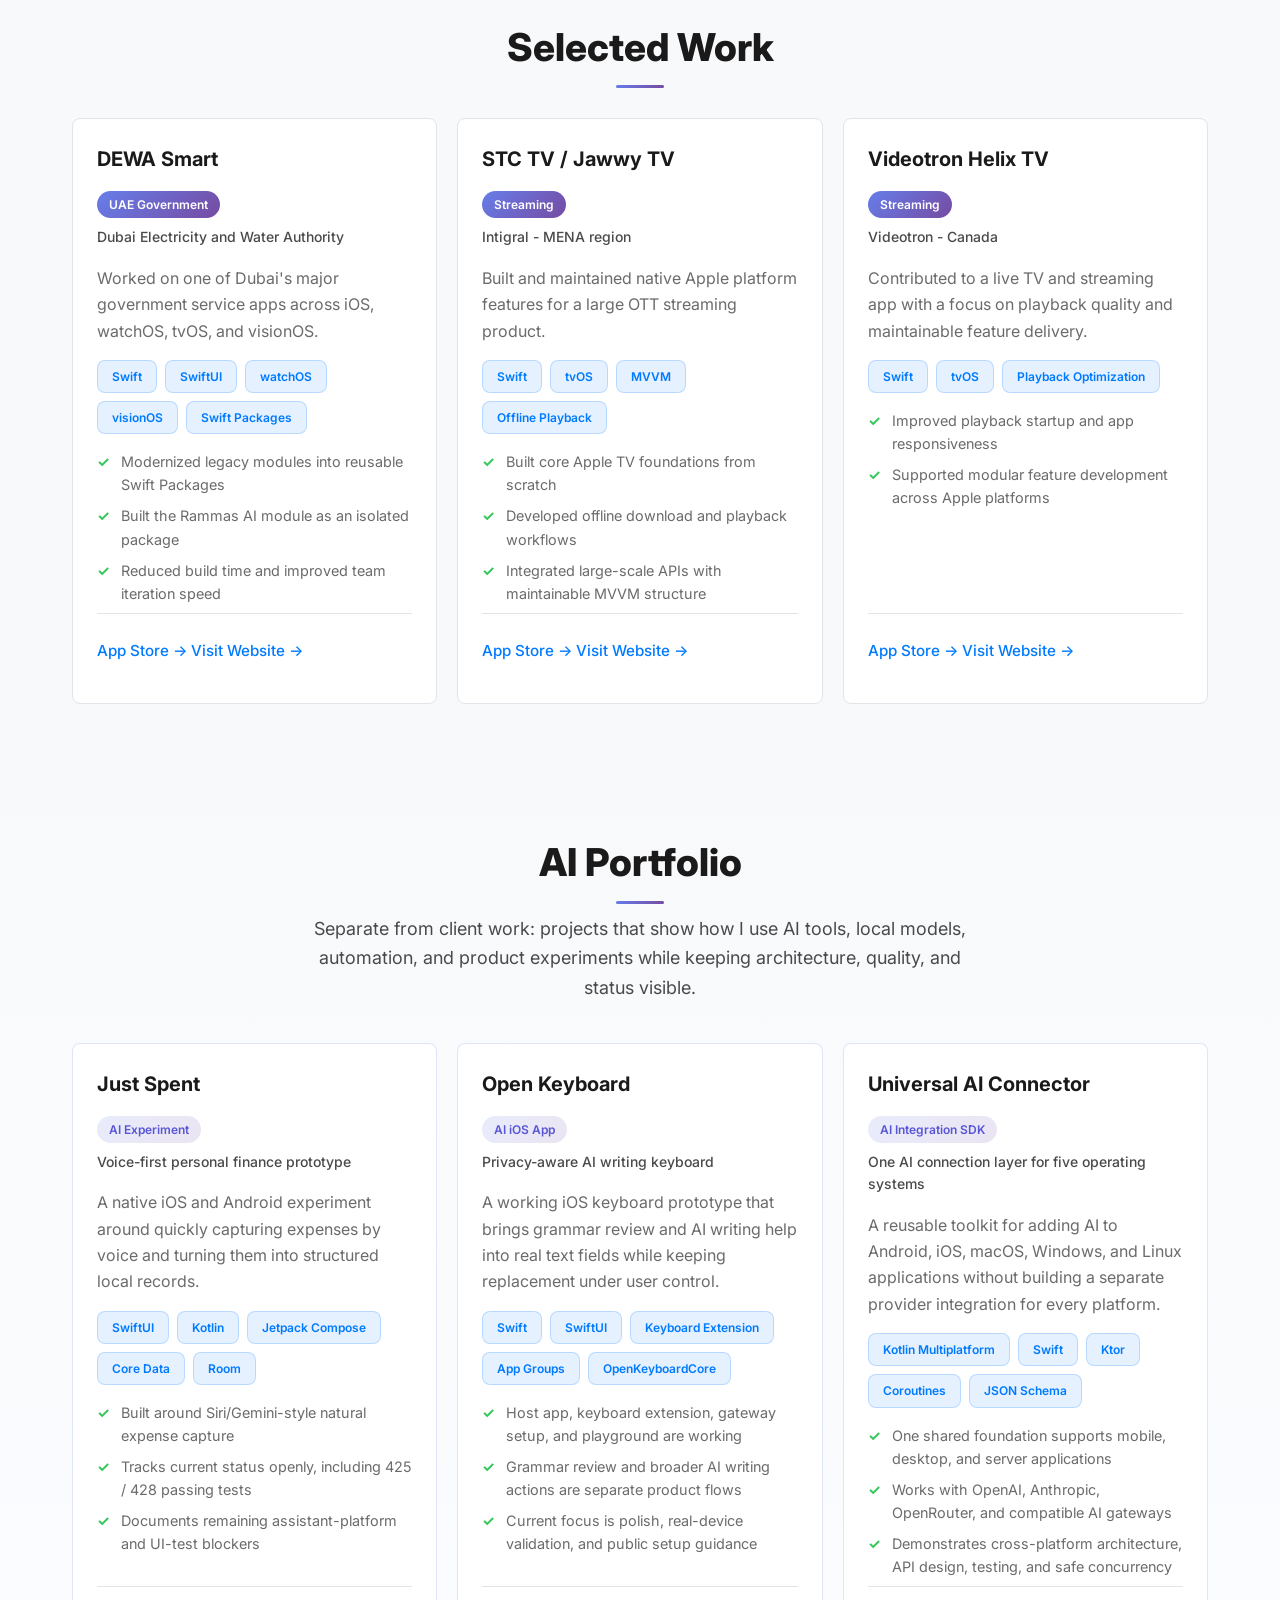
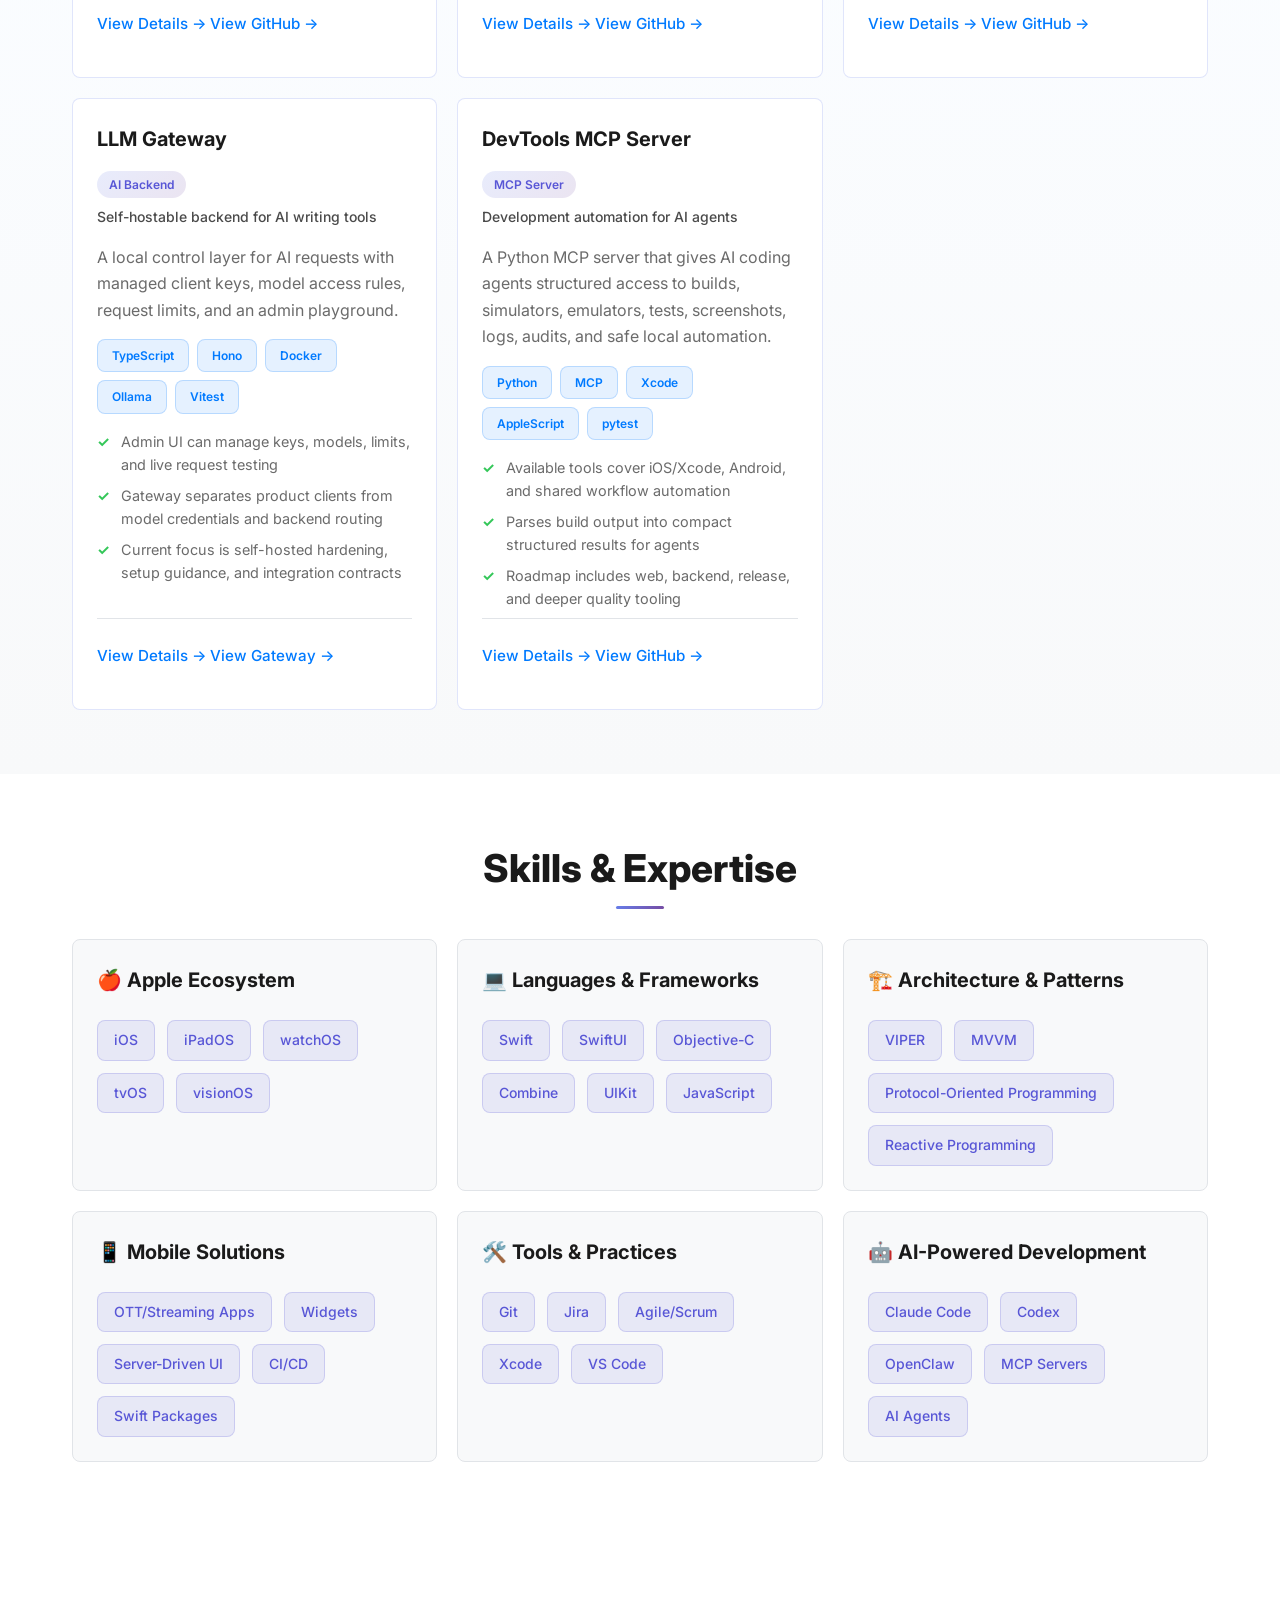
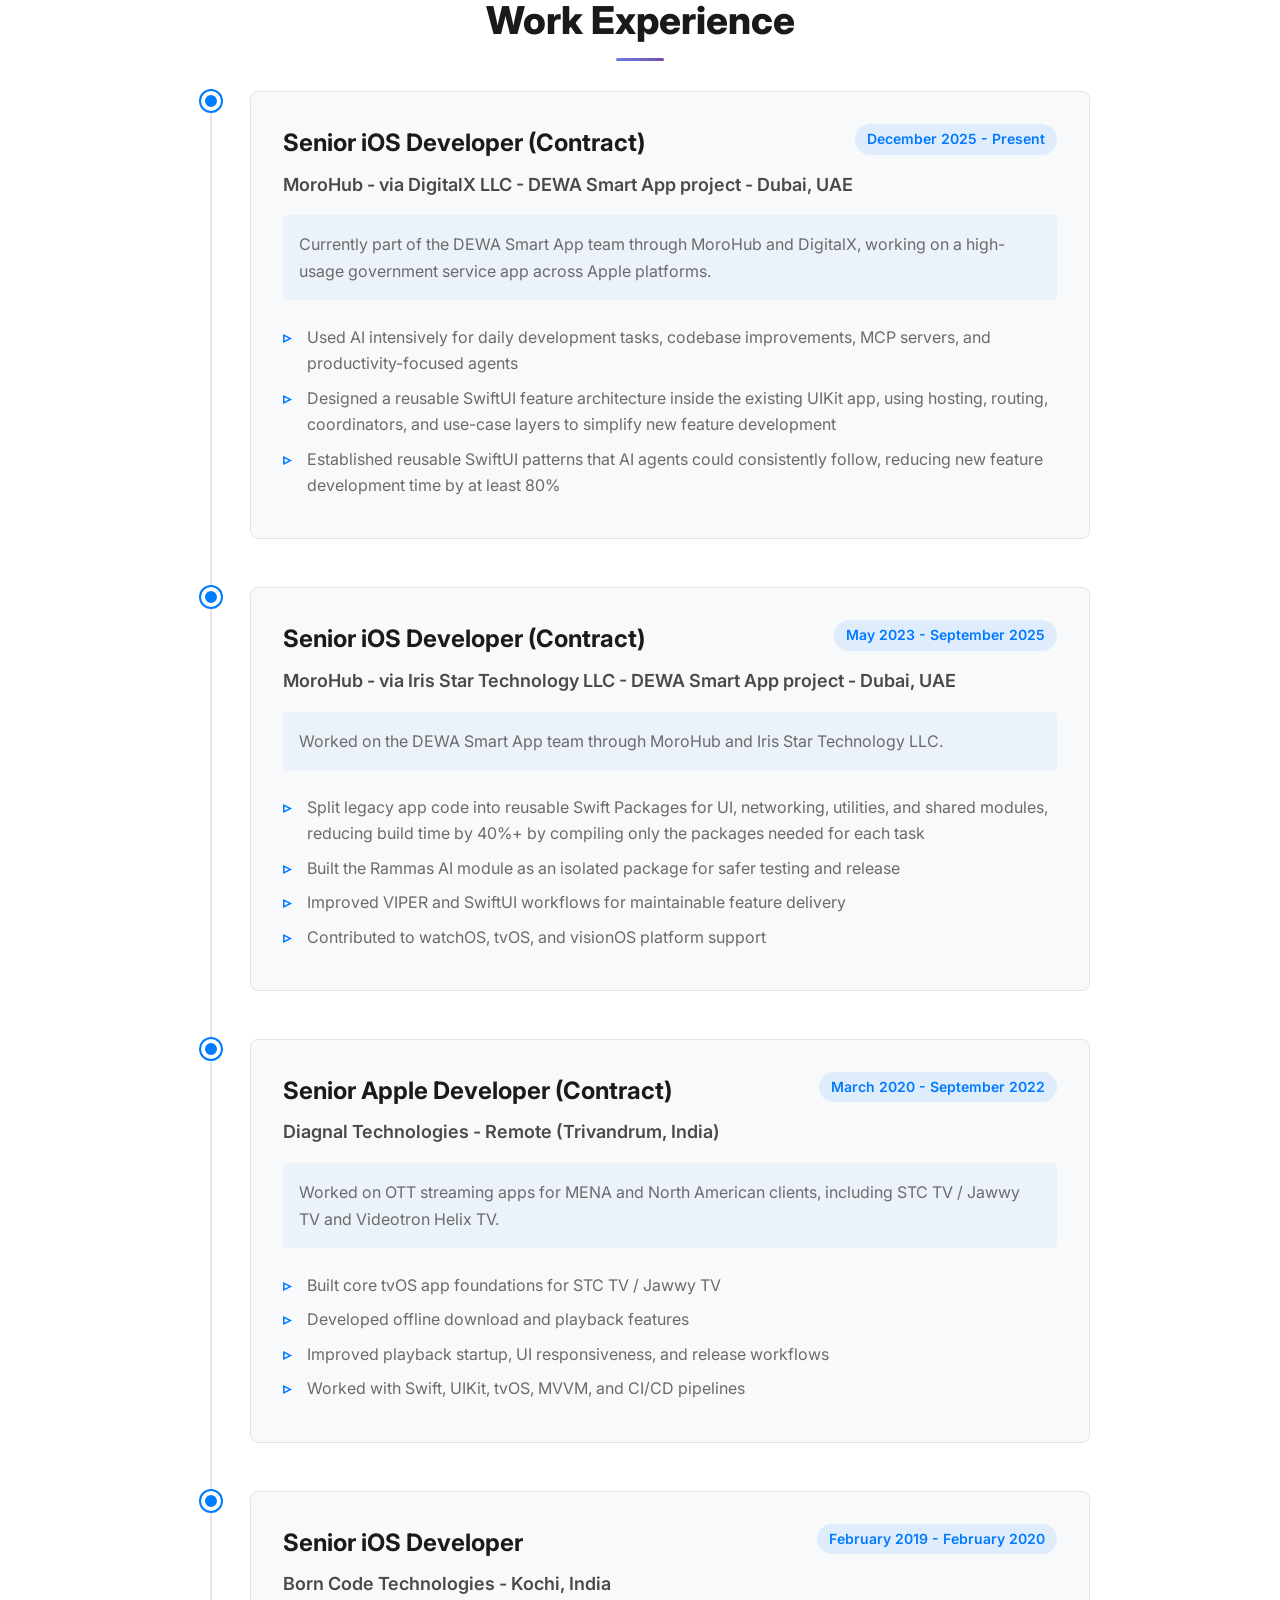
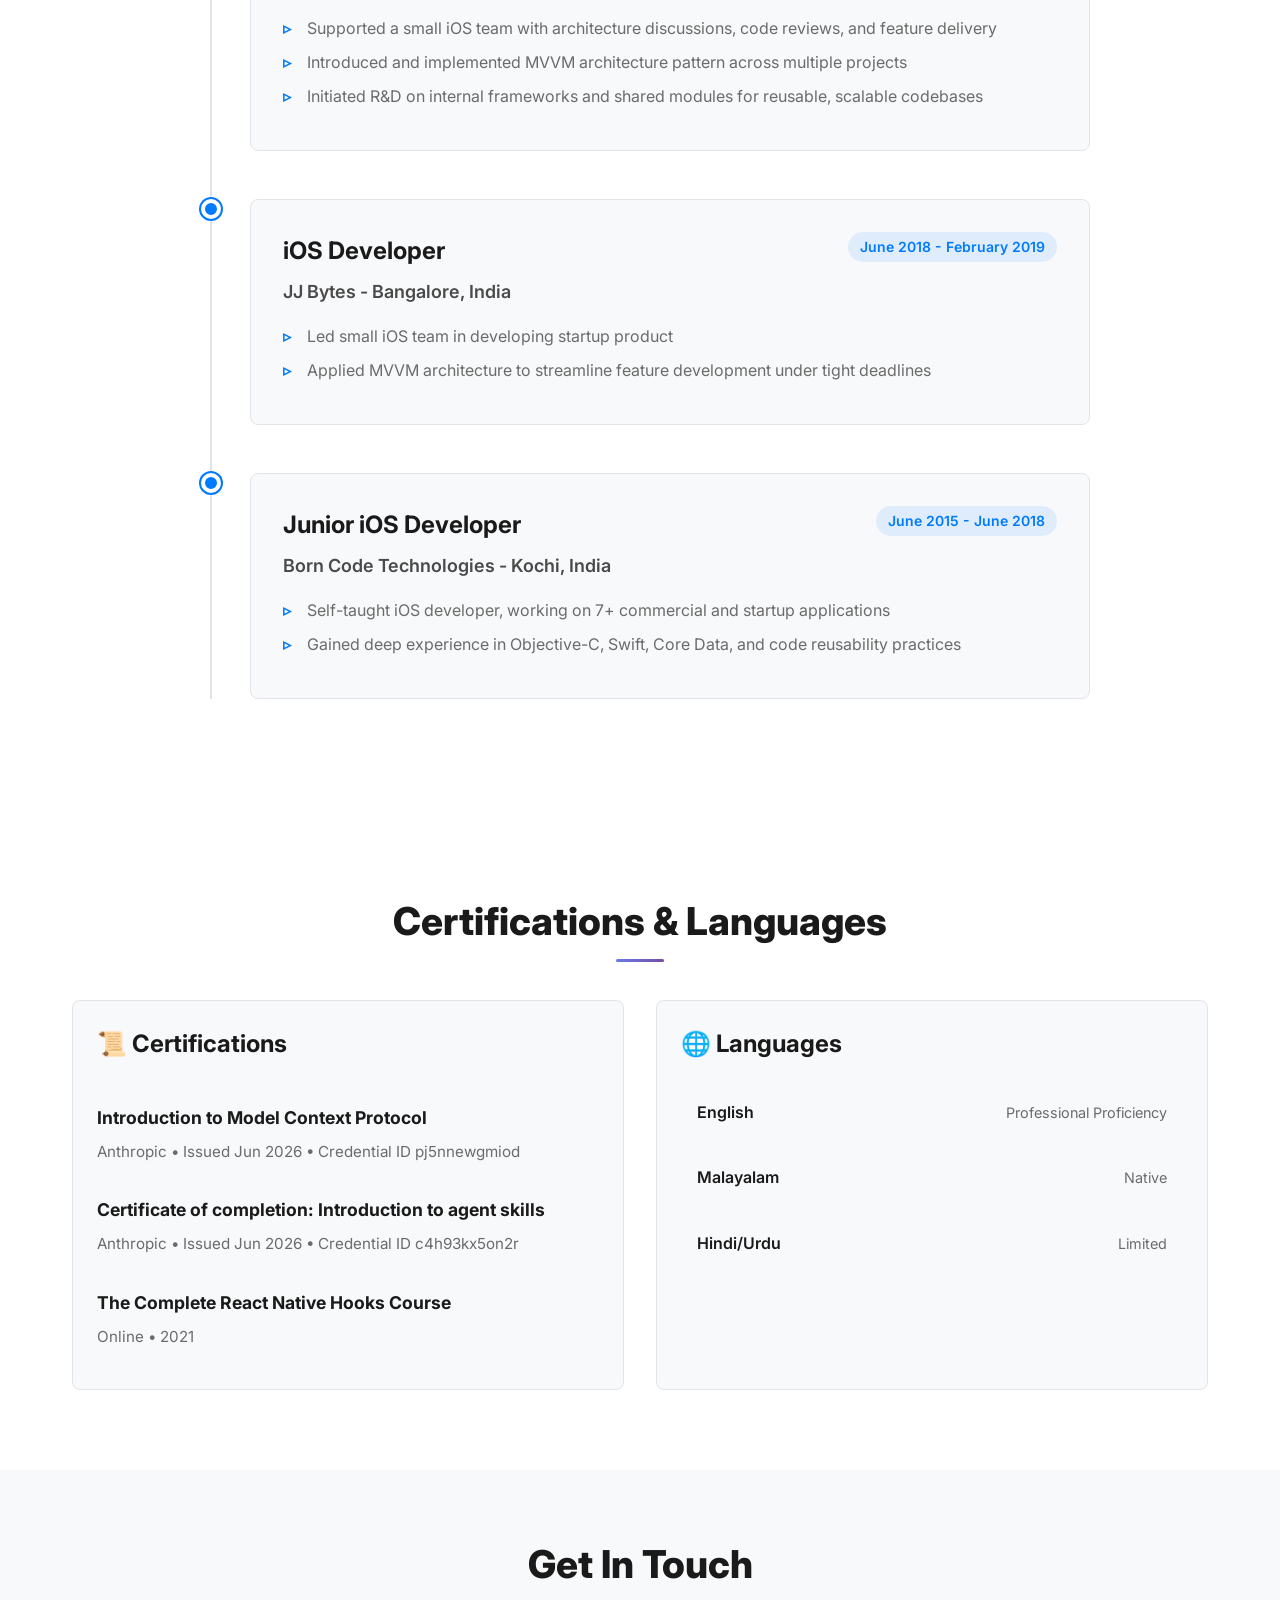
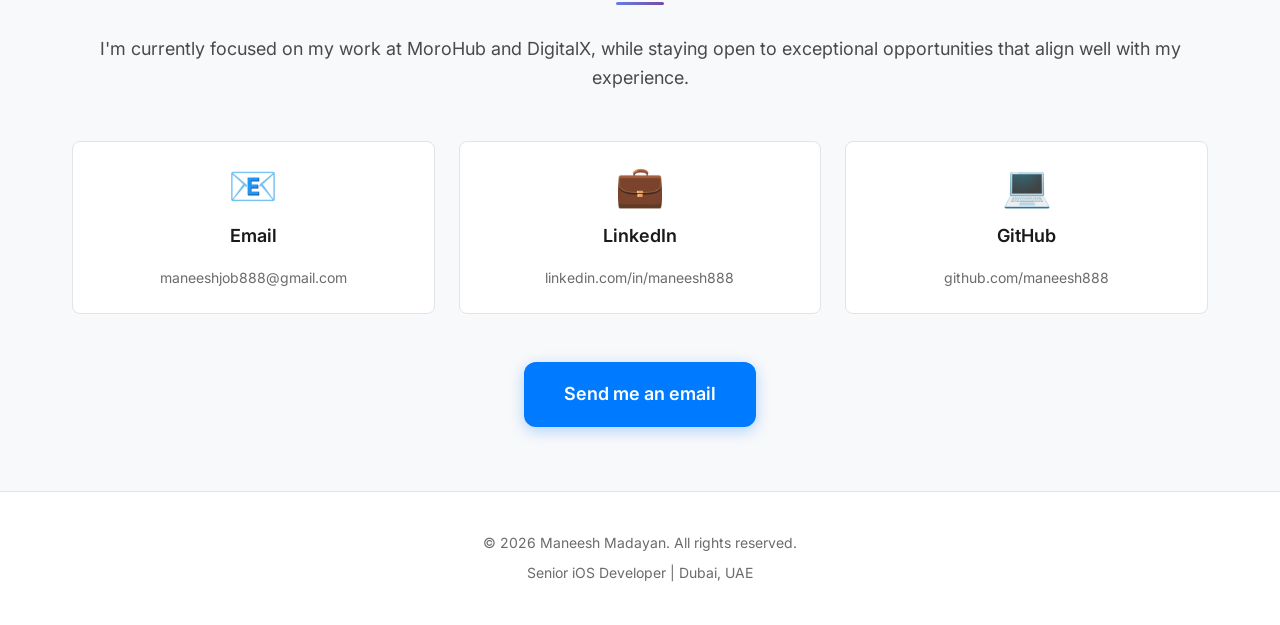
==== commit 3e8432b2: "Add Universal AI Connector portfolio case study" ====
--- a/index.html
+++ b/index.html
@@ -262,6 +262,31 @@
 
                 <article class="project-card portfolio-project">
                     <div class="project-header">
+                        <h3>Universal AI Connector</h3>
+                        <span class="project-badge portfolio-badge">AI Integration SDK</span>
+                    </div>
+                    <p class="project-org">One AI connection layer for five operating systems</p>
+                    <p class="project-description">A reusable toolkit for adding AI to Android, iOS, macOS, Windows, and Linux applications without building a separate provider integration for every platform.</p>
+                    <div class="project-tech">
+                        <span class="tech-tag">Kotlin Multiplatform</span>
+                        <span class="tech-tag">Swift</span>
+                        <span class="tech-tag">Ktor</span>
+                        <span class="tech-tag">Coroutines</span>
+                        <span class="tech-tag">JSON Schema</span>
+                    </div>
+                    <ul class="project-highlights">
+                        <li>One shared foundation supports mobile, desktop, and server applications</li>
+                        <li>Works with OpenAI, Anthropic, OpenRouter, and compatible AI gateways</li>
+                        <li>Demonstrates cross-platform architecture, API design, testing, and safe concurrency</li>
+                    </ul>
+                    <div class="project-links">
+                        <a href="ai-universal-ai-connector.html" class="project-link">View Details →</a>
+                        <a href="https://github.com/maneesh888/universal-ai-connector" target="_blank" rel="noopener noreferrer" class="project-link">View GitHub →</a>
+                    </div>
+                </article>
+
+                <article class="project-card portfolio-project">
+                    <div class="project-header">
                         <h3>LLM Gateway</h3>
                         <span class="project-badge portfolio-badge">AI Backend</span>
                     </div>
--- a/style.css
+++ b/style.css
@@ -1066,9 +1066,68 @@
 
 .showcase-features,
 .showcase-visuals,
+.showcase-architecture,
 .showcase-tech,
 .showcase-documentation {
     margin-bottom: 4rem;
+}
+
+.architecture-flow {
+    align-items: stretch;
+    display: flex;
+    gap: 0.75rem;
+    justify-content: center;
+}
+
+.architecture-stage {
+    background: var(--dark-bg);
+    border: 1px solid var(--border-color);
+    border-radius: 8px;
+    display: flex;
+    flex: 1 1 0;
+    flex-direction: column;
+    justify-content: center;
+    min-height: 150px;
+    min-width: 0;
+    padding: 1.25rem;
+    text-align: center;
+}
+
+.architecture-stage-core {
+    background: rgba(0, 122, 255, 0.08);
+    border-color: var(--primary-color);
+    box-shadow: 0 8px 24px rgba(0, 122, 255, 0.12);
+}
+
+.architecture-kicker {
+    color: var(--primary-color);
+    font-size: 0.7rem;
+    font-weight: 800;
+    letter-spacing: 0.08em;
+    margin-bottom: 0.65rem;
+    text-transform: uppercase;
+}
+
+.architecture-stage strong {
+    color: var(--text-primary);
+    font-size: 1rem;
+    line-height: 1.4;
+}
+
+.architecture-stage p {
+    color: var(--text-tertiary);
+    font-size: 0.8rem;
+    line-height: 1.5;
+    margin-top: 0.5rem;
+}
+
+.architecture-arrow {
+    align-items: center;
+    color: var(--primary-color);
+    display: flex;
+    flex: 0 0 auto;
+    font-size: 1.35rem;
+    font-weight: 700;
 }
 
 .features-title,
@@ -1593,6 +1652,20 @@
         grid-template-columns: 1fr;
     }
 
+    .architecture-flow {
+        align-items: stretch;
+        flex-direction: column;
+    }
+
+    .architecture-stage {
+        min-height: auto;
+    }
+
+    .architecture-arrow {
+        justify-content: center;
+        transform: rotate(90deg);
+    }
+
     .showcase-description,
     .feature-item,
     .tech-platform {
